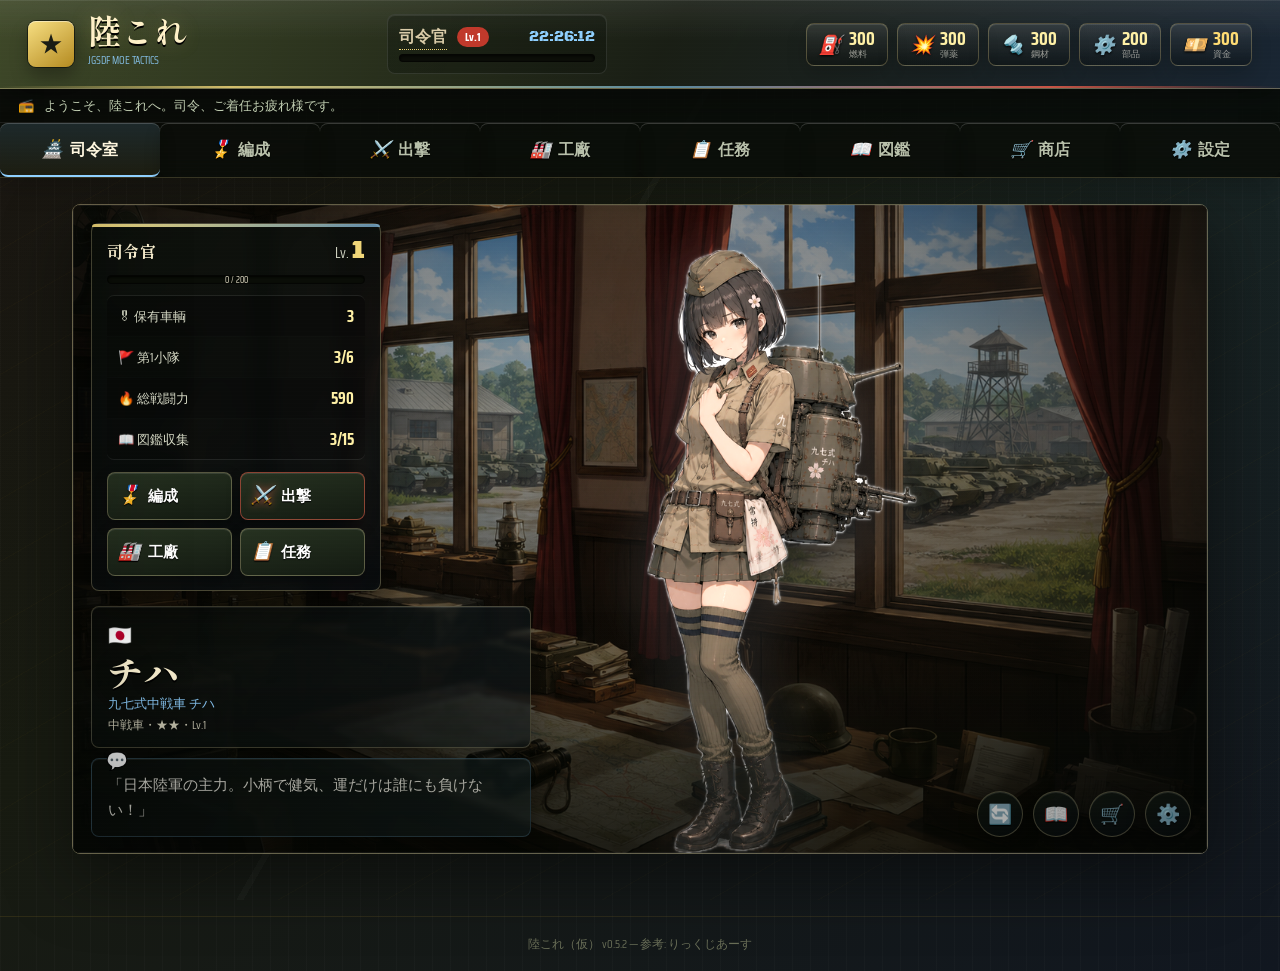
==== src/index.html @ 5939e8bb "陸これ v0.5.2 — 司令室UIリッチ化＆UI整理 - 司令室を参照画像準拠に再構成（左:司令官パネル＋2×2アクション / 右下:丸ユーティリティ） - ヘッダー/タブ/資源/カード/モーダルの" ====
<!DOCTYPE html>
<html lang="ja">
<head>
<meta charset="UTF-8">
<meta name="viewport" content="width=device-width, initial-scale=1.0">
<title>陸これ（仮） — 陸版艦これ</title>
<link rel="icon" href="data:image/svg+xml,%3Csvg xmlns='http://www.w3.org/2000/svg' viewBox='0 0 64 64'%3E%3Crect width='64' height='64' rx='12' fill='%23d4af37'/%3E%3Ctext x='32' y='43' text-anchor='middle' font-size='34'%3E%E2%98%85%3C/text%3E%3C/svg%3E">
<link rel="preconnect" href="https://fonts.googleapis.com">
<link rel="preconnect" href="https://fonts.gstatic.com" crossorigin>
<link href="https://fonts.googleapis.com/css2?family=Black+Ops+One&family=Saira+Condensed:wght@500;700&family=Shippori+Mincho:wght@600;800&display=swap" rel="stylesheet">
<link rel="stylesheet" href="style.css?v=0.5.2">
</head>
<body>
<div class="scanlines"></div>

<header id="topbar">
  <div class="brand">
    <div class="insignia">★</div>
    <div class="brand-txt">
      <h1>陸これ</h1>
      <span class="sub">JGSDF MOE TACTICS</span>
    </div>
  </div>
  <div id="cmdbox">
    <div class="cmd-row">
      <span id="cmd-name" title="クリックで改名">司令官</span>
      <span id="cmd-lv">Lv.1</span>
      <span id="clock">--:--:--</span>
    </div>
    <div class="cmd-exp"><i id="cmd-expbar"></i><small id="cmd-exptxt"></small></div>
  </div>
  <div id="resources">
    <span class="res" title="燃料"><i>⛽</i><span><b id="r-fuel">0</b><small>燃料</small></span></span>
    <span class="res" title="弾薬"><i>💥</i><span><b id="r-ammo">0</b><small>弾薬</small></span></span>
    <span class="res" title="鋼材"><i>🔩</i><span><b id="r-steel">0</b><small>鋼材</small></span></span>
    <span class="res" title="部品"><i>⚙️</i><span><b id="r-parts">0</b><small>部品</small></span></span>
    <span class="res gold" title="資金"><i>💴</i><span><b id="r-gold">0</b><small>資金</small></span></span>
  </div>
</header>

<div id="notibar"><span id="noti-icon">📻</span><span id="noti">ようこそ、陸これへ。司令、ご着任お疲れ様です。</span></div>

<nav id="tabs">
  <button data-tab="base" class="active"><i>🏯</i>司令室</button>
  <button data-tab="squad"><i>🎖️</i>編成</button>
  <button data-tab="sortie"><i>⚔️</i>出撃</button>
  <button data-tab="arsenal"><i>🏭</i>工廠</button>
  <button data-tab="mission"><i>📋</i>任務</button>
  <button data-tab="dex"><i>📖</i>図鑑</button>
  <button data-tab="shop"><i>🛒</i>商店</button>
  <button data-tab="config"><i>⚙️</i>設定</button>
</nav>

<main>
  <!-- 母港 -->
  <section id="tab-base" class="tab active">
    <div id="port">
      <div id="port-bg"></div>
      <img id="secretary-img" alt="秘書隊員">

      <!-- 左：司令官パネル -->
      <aside id="port-command">
        <div class="pc-officer">
          <span class="pc-title">司令官</span>
          <span class="pc-lv">Lv.<b id="pc-lv">1</b></span>
        </div>
        <div class="pc-exp"><i id="pc-expbar"></i><small id="pc-exptxt"></small></div>
        <ul id="pc-stats"></ul>
        <div class="pc-actions">
          <button class="pc-act" data-tab="squad"><i>🎖️</i><span>編成</span></button>
          <button class="pc-act" data-tab="sortie"><i>⚔️</i><span>出撃</span></button>
          <button class="pc-act" data-tab="arsenal"><i>🏭</i><span>工廠</span></button>
          <button class="pc-act" data-tab="mission"><i>📋</i><span>任務</span></button>
        </div>
      </aside>

      <!-- 秘書ネームプレート＆セリフ -->
      <div id="port-overlay">
        <div id="sec-nameplate">
          <span id="sec-nation"></span>
          <span id="sec-name"></span>
          <span id="sec-base"></span>
          <span id="sec-class"></span>
        </div>
        <div id="sec-speech"><span id="base-msg"></span></div>
      </div>

      <!-- 右下：ユーティリティ -->
      <div id="port-utils">
        <button class="pu" id="btn-changesec" title="秘書交代">🔄</button>
        <button class="pu" data-tab="dex" title="図鑑">📖</button>
        <button class="pu" data-tab="shop" title="商店">🛒</button>
        <button class="pu" data-tab="config" title="設定">⚙️</button>
      </div>
    </div>
    <!-- 秘書選択 -->
    <div id="sec-select" class="hidden">
      <div class="sec-select-card">
        <div class="ss-head"><b>秘書隊員を選択</b><button onclick="document.getElementById('sec-select').classList.add('hidden')">✕</button></div>
        <div id="sec-select-grid" class="mini-grid"></div>
      </div>
    </div>
  </section>

  <!-- 編成 -->
  <section id="tab-squad" class="tab">
    <h2>編成 <span class="h2sub">FORMATION</span></h2>
    <p class="hint">小隊タブで部隊を切替。下のカードを枠へ<b>ドラッグ&ドロップ</b>で配置（最大6名・3小隊）。枠の✕で解除。</p>
    <div id="squad-tabs" class="squad-tabs"></div>
    <div id="squad-bar"></div>
    <h3 class="subhead">保有隊員（ドラッグで編入）</h3>
    <div id="roster" class="card-grid"></div>
  </section>

  <!-- 出撃 -->
  <section id="tab-sortie" class="tab">
    <h2>出撃 <span class="h2sub">SORTIE</span></h2>
    <!-- 戦域選択 -->
    <div id="sortie-area-view">
      <p class="hint">戦域を選択して出撃します。各戦域はボスを撃破すると攻略完了。</p>
      <div id="area-list"></div>
    </div>
    <!-- 戦域：出撃準備＋戦闘 -->
    <div id="sortie-map-view" class="hidden">
      <div class="map-top">
        <button id="btn-area-back">← 戦域選択へ</button>
        <span id="map-title"></span>
      </div>
      <div id="restrict-note"></div>

      <!-- 出撃準備（編成） -->
      <div id="prebattle">
        <div id="fleet-panel" class="panel">
          <h3 class="subhead">出撃部隊（カードをタップで編入／解除）</h3>
          <div id="sortie-squad"></div>
          <div id="sortie-roster" class="mini-grid"></div>
          <div class="btnrow">
            <button id="btn-startbattle">⚔️ 戦闘開始</button>
          </div>
        </div>
      </div>

      <!-- 戦闘シーン（アッシュアームズ式マス目・ターン制） -->
      <div id="battlescene" class="hidden">
        <div id="turn-bar">
          <span id="turn-ind"></span>
          <span id="wave-ind"></span>
        </div>
        <div id="battlefield">
          <div id="grid-bg"></div>
          <div id="field-units"></div>
        </div>
        <div id="battle-controls">
          <div class="bc-group bc-attacks" id="bc-attacks"></div>
          <div class="bc-group bc-skills" id="bc-skills"></div>
          <div class="bc-group bc-misc">
            <button id="bc-endturn">⏭ 敵ターンへ</button>
            <button id="bc-quit" class="danger">撤退</button>
          </div>
        </div>
        <div id="battle-log"></div>
        <div id="battle-result" class="hidden"></div>
        <div id="dmg-cutin" class="hidden"></div>
      </div>
    </div>
  </section>

  <!-- 工廠 -->
  <section id="tab-arsenal" class="tab">
    <h2>工廠 <span class="h2sub">ARSENAL</span></h2>
    <div id="arsenal-nav" class="subnav">
      <button data-sub="build" class="active">配備建造</button>
      <button data-sub="commission">工場依頼</button>
      <button data-sub="remodel">改装</button>
      <button data-sub="repair">修理</button>
      <button data-sub="cast">鋳造</button>
    </div>
    <div id="sub-build" class="subtab active">
      <p class="hint">資源を投入して新たな隊員を配備。投入量でレア度が変わります。</p>
      <div class="panel" id="deploy-form">
        <label>🔩 鋼材 <input type="range" id="d-steel" min="10" max="300" value="100"><b id="d-steel-v">100</b></label>
        <label>⚙️ 部品 <input type="range" id="d-parts" min="10" max="300" value="100"><b id="d-parts-v">100</b></label>
        <div class="btnrow"><button id="btn-deploy">▶ 配備開始</button></div>
      </div>
      <div id="deploy-result"></div>
    </div>
    <div id="sub-commission" class="subtab">
      <p class="hint">各工房に製造を依頼。時間経過で完成し、確率で戦車または武装を獲得します。</p>
      <div id="commission-list"></div>
    </div>
    <div id="sub-remodel" class="subtab">
      <p class="hint">改修資材と資金で隊員を改装し、全ステータスを強化します。</p>
      <div id="remodel-list" class="card-grid"></div>
    </div>
    <div id="sub-repair" class="subtab">
      <p class="hint">損傷した隊員を修理します。高速修復材で即時回復も可能。</p>
      <div id="repair-list" class="card-grid"></div>
    </div>
    <div id="sub-cast" class="subtab">
      <p class="hint">資源を投入して装備を鋳造製作。投入量で高レア装備が出やすくなります。隊員の詳細画面で装備できます。</p>
      <div class="panel" id="cast-form">
        <label>🔩 鋼材 <input type="range" id="c-steel" min="20" max="400" value="150"><b id="c-steel-v">150</b></label>
        <label>⚙️ 部品 <input type="range" id="c-parts" min="20" max="400" value="150"><b id="c-parts-v">150</b></label>
        <div class="btnrow"><button id="btn-cast">⚒️ 鋳造開始</button></div>
      </div>
      <div id="cast-result"></div>
      <h3 class="subhead">所持装備</h3>
      <div id="equip-inv"></div>
    </div>
  </section>

  <!-- 任務 -->
  <section id="tab-mission" class="tab">
    <h2>任務 <span class="h2sub">MISSIONS</span></h2>
    <p class="hint">達成で資金・アイテムを獲得。任務は毎日リセットされます。</p>
    <div id="mission-list"></div>
  </section>

  <!-- 図鑑 -->
  <section id="tab-dex" class="tab">
    <h2>図鑑 <span class="h2sub">ENCYCLOPEDIA</span></h2>
    <p class="hint" id="dex-progress"></p>
    <div id="dex-grid" class="card-grid"></div>
  </section>

  <!-- 商店 -->
  <section id="tab-shop" class="tab">
    <h2>商店 <span class="h2sub">ITEM SHOP</span></h2>
    <p class="hint">資金でアイテムを購入。所持アイテムは下に表示。</p>
    <div id="shop-list"></div>
    <h3 class="subhead">所持アイテム</h3>
    <div id="inventory"></div>
    <h3 class="subhead">所持武装</h3>
    <div id="weapon-inv"></div>
  </section>

  <!-- 設定 -->
  <section id="tab-config" class="tab">
    <h2>設定 <span class="h2sub">CONFIG</span></h2>
    <div class="panel">
      <h3 class="subhead">司令官名</h3>
      <div class="btnrow"><input type="text" id="name-input" maxlength="12" placeholder="司令官名"><button id="btn-rename">変更</button></div>
    </div>
    <div class="panel">
      <h3 class="subhead">戦績</h3>
      <div id="records"></div>
    </div>
    <div class="panel">
      <h3 class="subhead">UIテーマ（配色）</h3>
      <div id="uitheme-list"></div>
    </div>
    <div class="panel">
      <h3 class="subhead">音声（VOICEVOX）</h3>
      <p class="hint" id="voice-status"></p>
      <div class="btnrow">
        <button id="btn-voice-toggle">音声: ON</button>
        <button id="btn-voice-test">🔊 テスト再生</button>
      </div>
    </div>
    <div class="panel">
      <h3 class="subhead">模様替え（駐屯地テーマ）</h3>
      <div id="theme-list"></div>
    </div>
    <div class="panel">
      <h3 class="subhead">データ</h3>
      <div class="btnrow"><button id="btn-reset" class="danger">最初からやり直す</button></div>
    </div>
  </section>
</main>

<!-- 隊員詳細モーダル -->
<div id="modal" class="hidden">
  <div id="modal-card">
    <button id="modal-close">✕</button>
    <div id="modal-art"><img id="modal-img" alt=""><div id="modal-states"></div></div>
    <div id="modal-info">
      <div id="modal-nation"></div>
      <h3 id="modal-name"></h3>
      <div id="modal-base"></div>
      <div id="modal-tags"></div>
      <div id="modal-intro"></div>
      <div id="modal-stats"></div>
      <h4 class="me-head">装備</h4>
      <div id="modal-equip"></div>
      <button id="modal-toggle"></button>
    </div>
  </div>
</div>

<!-- 装備ピッカー -->
<div id="equip-picker" class="hidden">
  <div class="ep-card">
    <div class="ss-head"><b>装備を選択</b><button onclick="document.getElementById('equip-picker').classList.add('hidden')">✕</button></div>
    <div id="equip-picker-list"></div>
  </div>
</div>

<!-- トースト通知 -->
<div id="toast-wrap"></div>

<footer>陸これ（仮） v0.5.2 — 参考: りっくじあーす</footer>

<script src="../data/characters.js?v=0.5.2"></script>
<script src="game.js?v=0.5.2"></script>
</body>
</html>
---- src/style.css ----
/* ===== 陸これ v0.5.1 — タクティカル・デザイン ===== */
:root{
  --od:#3c4a2e; --od2:#566640; --od3:#788a55;
  --sand:#d9cba8; --paper:#ece3cc;
  --steel:#15170f; --steel2:#1f2317;
  --accent:#c0392b; --accent2:#e85d4a;
  --gold:#d4af37; --gold2:#f0d678;
  --ink:#1a1c14;
  --r2:#9aa6b0; --r3:#5fa8d3; --r4:#b07ad6; --r5:#e8b84a; /* レア度色 */
}
/* ===== UIテーマ（配色5種） ===== */
body[data-ui="steel"]{
  --od:#2b3d52; --od2:#3a5270; --od3:#5a7da8;
  --sand:#cfe0f0; --paper:#e3ecf5; --steel:#0c1219; --steel2:#14202e;
  --accent:#e07a2e; --accent2:#f5a45a; --gold:#7ec8f0; --gold2:#bfe6ff; --ink:#10161f;
}
body[data-ui="night"]{
  --od:#241f2e; --od2:#3a2f48; --od3:#5a4a70;
  --sand:#e0d4ee; --paper:#e8e0f0; --steel:#0a0810; --steel2:#160f1f;
  --accent:#d6314f; --accent2:#ff6080; --gold:#c08ad6; --gold2:#e6b8ff; --ink:#120c18;
}
body[data-ui="sakura"]{
  --od:#7a4a5a; --od2:#9a6878; --od3:#c08aa0;
  --sand:#ffe4ee; --paper:#fff0f5; --steel:#221018; --steel2:#301622;
  --accent:#e0567a; --accent2:#ff8aa8; --gold:#f0a8c8; --gold2:#ffd0e2; --ink:#1f0e16;
}
body[data-ui="desert"]{
  --od:#7a6234; --od2:#9a7d44; --od3:#c0a060;
  --sand:#f0e0b8; --paper:#f5ecd0; --steel:#1a140a; --steel2:#261d10;
  --accent:#c0612b; --accent2:#e8884a; --gold:#e8c860; --gold2:#f5e090; --ink:#181208;
}
/* UIテーマ スウォッチ */
.uitheme-btn{margin:4px;padding:8px 14px;border-radius:6px;clip-path:none;box-shadow:none;font-size:.85rem}
.uitheme-btn.sel{outline:2px solid var(--gold2);outline-offset:1px}
.ui-sw-green{background:linear-gradient(#566640,#3c4a2e)}
.ui-sw-steel{background:linear-gradient(#3a5270,#2b3d52)}
.ui-sw-night{background:linear-gradient(#3a2f48,#241f2e)}
.ui-sw-sakura{background:linear-gradient(#9a6878,#7a4a5a)}
.ui-sw-desert{background:linear-gradient(#9a7d44,#7a6234)}

*{box-sizing:border-box;margin:0;padding:0}
html{scroll-behavior:smooth}
body{
  font-family:"Saira Condensed","Hiragino Kaku Gothic ProN","Meiryo",sans-serif;
  color:#e8e6dc;min-height:100vh;letter-spacing:.3px;
  background:
    radial-gradient(circle at 20% 10%, rgba(120,138,85,.10), transparent 40%),
    radial-gradient(circle at 85% 80%, rgba(192,57,43,.08), transparent 45%),
    repeating-linear-gradient(45deg, #14160e 0 18px, #171a10 18px 36px),
    var(--steel);
}
/* 走査線オーバーレイ */
.scanlines{position:fixed;inset:0;pointer-events:none;z-index:999;
  background:repeating-linear-gradient(0deg, rgba(0,0,0,.05) 0 1px, transparent 1px 3px);
  mix-blend-mode:overlay;opacity:.5}

/* ===== ヘッダー ===== */
#topbar{display:flex;justify-content:space-between;align-items:center;flex-wrap:wrap;gap:12px;
  padding:12px 22px;position:relative;
  background:linear-gradient(135deg, #2c361f, #44512f 60%, #2c361f);
  border-bottom:1px solid rgba(0,0,0,.5);
  box-shadow:0 4px 0 var(--gold), 0 5px 18px rgba(0,0,0,.6);}
#topbar::after{content:"";position:absolute;left:0;right:0;bottom:-4px;height:4px;
  background:repeating-linear-gradient(90deg,var(--gold) 0 14px, var(--steel) 14px 22px);opacity:.85}
.brand{display:flex;align-items:center;gap:14px}
.insignia{width:46px;height:46px;flex:none;border-radius:50%;display:grid;place-items:center;
  font-size:1.5rem;color:var(--ink);
  background:radial-gradient(circle at 35% 30%, var(--gold2), var(--gold));
  box-shadow:0 0 0 3px rgba(0,0,0,.4), 0 0 14px rgba(212,175,55,.55);
  animation:pulse 3.5s ease-in-out infinite}
@keyframes pulse{50%{box-shadow:0 0 0 3px rgba(0,0,0,.4), 0 0 22px rgba(212,175,55,.85)}}
.brand h1{font-family:"Black Ops One","Shippori Mincho",serif;font-size:1.9rem;line-height:1;
  letter-spacing:3px;color:var(--sand);text-shadow:2px 2px 0 #000, 0 0 12px rgba(212,175,55,.3)}
.brand .sub{display:block;font-size:.68rem;letter-spacing:3px;color:var(--gold2);opacity:.85;margin-top:3px}

/* 司令官ボックス */
#cmdbox{display:flex;flex-direction:column;gap:4px;min-width:200px}
.cmd-row{display:flex;align-items:center;gap:10px;font-family:"Saira Condensed"}
#cmd-name{font-weight:700;color:var(--sand);cursor:pointer;border-bottom:1px dotted var(--gold2)}
#cmd-name:hover{color:var(--gold2)}
#cmd-lv{background:var(--accent);color:#fff;font-size:.72rem;padding:1px 8px;border-radius:10px;font-weight:700}
#clock{margin-left:auto;font-family:"Black Ops One";font-size:.85rem;color:var(--gold2);letter-spacing:1px}
.cmd-exp{height:10px;background:#0c0e08;border-radius:6px;position:relative;overflow:hidden;
  border:1px solid rgba(0,0,0,.6);box-shadow:inset 0 1px 3px rgba(0,0,0,.8)}
.cmd-exp i{display:block;height:100%;width:0;background:linear-gradient(90deg,#6b8f3a,var(--gold2));transition:.3s;
  box-shadow:0 0 6px rgba(212,175,55,.5)}
.cmd-exp small{position:absolute;inset:0;text-align:center;font-size:.6rem;line-height:10px;color:#cfc8b0;text-shadow:0 1px 2px #000}

/* 通知バー */
#notibar{display:flex;align-items:center;gap:10px;padding:6px 18px;background:#0c0e08;
  border-bottom:1px solid rgba(212,175,55,.2);font-size:.82rem;color:var(--gold2);overflow:hidden;white-space:nowrap}
#noti-icon{flex:none}
#noti{overflow:hidden;text-overflow:ellipsis}

/* トースト */
#toast-wrap{position:fixed;top:14px;right:14px;z-index:700;display:flex;flex-direction:column;gap:8px;max-width:80vw}
.toast{background:linear-gradient(120deg,#2c361f,#161a10);border:1px solid var(--gold);color:#fff;
  padding:11px 16px;border-radius:8px;font-size:.88rem;box-shadow:0 8px 24px rgba(0,0,0,.6);
  animation:tin .35s cubic-bezier(.2,1.2,.3,1);border-left:4px solid var(--accent2)}
.toast.out{animation:tout .4s forwards}
@keyframes tin{from{opacity:0;transform:translateX(40px)}to{opacity:1}}
@keyframes tout{to{opacity:0;transform:translateX(40px)}}

#resources{display:flex;gap:8px;flex-wrap:wrap}
.res.gold b{color:#ffe07a}
.res{display:flex;align-items:center;gap:7px;background:rgba(0,0,0,.4);
  padding:6px 12px;border-radius:4px;border:1px solid rgba(212,175,55,.25);
  clip-path:polygon(8px 0,100% 0,100% calc(100% - 8px),calc(100% - 8px) 100%,0 100%,0 8px)}
.res i{font-size:1.15rem;filter:drop-shadow(0 1px 1px #000)}
.res span{display:flex;flex-direction:column;line-height:1}
.res b{font-family:"Saira Condensed";color:var(--gold2);font-size:1.15rem}
.res small{font-size:.58rem;letter-spacing:1px;opacity:.6}

/* ===== タブ ===== */
#tabs{display:flex;background:linear-gradient(#0e0f09,#181a10);
  border-bottom:1px solid rgba(212,175,55,.2);position:sticky;top:0;z-index:50;
  overflow-x:auto;scrollbar-width:none}
#tabs::-webkit-scrollbar{display:none}
#tabs button{flex:1;padding:13px 6px;background:none;border:none;color:#9a9f88;
  font-family:"Saira Condensed";font-size:1.02rem;font-weight:700;letter-spacing:2px;cursor:pointer;
  display:flex;align-items:center;justify-content:center;gap:7px;
  border-bottom:3px solid transparent;transition:.2s;position:relative}
#tabs button i{font-size:1.05rem}
#tabs button:hover{color:#fff;background:rgba(120,138,85,.12)}
#tabs button.active{color:#fff;border-bottom-color:var(--accent);
  background:linear-gradient(rgba(192,57,43,.22), transparent);
  text-shadow:0 0 10px rgba(232,93,74,.6)}

main{padding:22px 18px 40px;max-width:1040px;margin:0 auto}
.tab{display:none}.tab.active{display:block;animation:fade .3s ease}
@keyframes fade{from{opacity:0;transform:translateY(8px)}to{opacity:1;transform:none}}

h2{font-family:"Shippori Mincho",serif;font-weight:800;font-size:1.55rem;margin-bottom:14px;
  color:var(--sand);padding-left:14px;position:relative;display:flex;align-items:baseline;gap:12px}
h2::before{content:"";position:absolute;left:0;top:2px;bottom:2px;width:6px;
  background:linear-gradient(var(--accent),var(--accent2));box-shadow:0 0 10px rgba(192,57,43,.6)}
.h2sub{font-family:"Black Ops One";font-size:.7rem;letter-spacing:4px;color:var(--od3);opacity:.7}
.hint{font-size:.85rem;opacity:.7;margin-bottom:14px;padding-left:4px;border-left:2px solid var(--od3)}

/* ===== パネル ===== */
.panel{background:linear-gradient(160deg, rgba(40,46,28,.85), rgba(21,23,15,.9));
  border:1px solid rgba(212,175,55,.18);border-radius:8px;padding:18px;margin-bottom:16px;
  box-shadow:inset 0 1px 0 rgba(255,255,255,.07), inset 0 -1px 0 rgba(0,0,0,.35), 0 6px 16px rgba(0,0,0,.45);position:relative}
.panel::before{content:"";position:absolute;top:8px;right:8px;width:10px;height:10px;
  border-top:2px solid var(--gold);border-right:2px solid var(--gold);opacity:.5}
.panel::after{content:"";position:absolute;left:8px;bottom:8px;width:10px;height:10px;
  border-bottom:2px solid var(--gold);border-left:2px solid var(--gold);opacity:.35}
.btnrow{margin-top:14px;display:flex;gap:10px;flex-wrap:wrap}

button{cursor:pointer;font-family:"Saira Condensed";font-weight:700;letter-spacing:1px;
  background:linear-gradient(var(--od2),var(--od));color:#fff;border:1px solid rgba(0,0,0,.4);
  padding:11px 20px;font-size:.95rem;
  clip-path:polygon(10px 0,100% 0,100% calc(100% - 10px),calc(100% - 10px) 100%,0 100%,0 10px);
  box-shadow:inset 0 1px 0 rgba(255,255,255,.15), 0 3px 0 #222, 0 4px 8px rgba(0,0,0,.4);
  transition:.12s;text-shadow:0 1px 1px #000}
button:hover{background:linear-gradient(var(--od3),var(--od2));transform:translateY(-1px)}
button:active{transform:translateY(2px);box-shadow:inset 0 1px 0 rgba(255,255,255,.1), 0 1px 0 #222}
button.danger{background:linear-gradient(#9c3b30,#6f261d)}
button.danger:hover{background:linear-gradient(#c0392b,#8a2c20)}

/* ===== 母港（ホーム画面） ===== */
#port{position:relative;border-radius:10px;overflow:hidden;min-height:560px;
  border:1px solid rgba(212,175,55,.25);box-shadow:0 8px 30px rgba(0,0,0,.6)}
#port-bg{position:absolute;inset:0;z-index:0;
  background:
    radial-gradient(circle at 50% 120%, rgba(120,138,85,.35), transparent 55%),
    radial-gradient(circle at 80% 10%, rgba(212,175,55,.12), transparent 45%),
    repeating-linear-gradient(115deg, rgba(255,255,255,.03) 0 2px, transparent 2px 9px),
    linear-gradient(165deg, #2a3320, #161a10 70%, #0d0f08);}
/* 模様替えテーマ：写真 */
#port-bg.theme-photo::before{content:"";position:absolute;inset:0;
  background-image:url('../assets/ui/hq.png');background-size:cover;background-position:center;
  filter:brightness(.5) saturate(.85) blur(1.5px);}
#port-bg.theme-night::before{content:"";position:absolute;inset:0;
  background:linear-gradient(180deg,#0a1530,#05080f);opacity:.9}
#port-bg.theme-od::before{content:"";position:absolute;inset:0;
  background:linear-gradient(160deg,#3e4a2c,#1c2113)}
#port-bg.theme-snow::before{content:"";position:absolute;inset:0;
  background:linear-gradient(160deg,#5a6878,#aab4c2 80%,#cfd8e2)}
#port-bg.theme-desert::before{content:"";position:absolute;inset:0;
  background:linear-gradient(160deg,#b08a4f,#e0c188 80%,#d9b878)}
#port-bg::after{content:"";position:absolute;inset:0;
  background:
    radial-gradient(ellipse 42% 70% at 50% 78%, rgba(255,240,200,.18), transparent 70%),
    linear-gradient(180deg, rgba(8,10,6,.35), rgba(8,10,6,.6));}
#secretary-img{position:absolute;left:50%;bottom:0;transform:translateX(-52%);
  height:96%;max-height:560px;z-index:2;cursor:pointer;
  filter:brightness(1.12) contrast(1.05) drop-shadow(0 6px 22px rgba(0,0,0,.85)) drop-shadow(0 0 2px rgba(255,255,255,.35));
  animation:secIn .6s cubic-bezier(.2,1,.3,1);object-fit:contain;transform-origin:50% 100%}
#secretary-img.tapped{animation:guwan .5s cubic-bezier(.3,1.4,.5,1)}
/* 破損モーション：中破=小刻みに震える、大破=激しく＋赤明滅 */
#secretary-img.dmg1{animation:dmgsway 3s ease-in-out infinite}
#secretary-img.dmg2{animation:dmgshudder 1.6s ease-in-out infinite}
#secretary-img.dmg3{animation:dmgcritical .5s ease-in-out infinite}
#modal-img.dmg2{animation:mshudder 1.6s ease-in-out infinite}
#modal-img.dmg3{animation:mcritical .5s ease-in-out infinite}
@keyframes mshudder{0%,100%{transform:translateX(-50%)}30%{transform:translateX(-51.5%) rotate(-1deg)}70%{transform:translateX(-48.5%) rotate(1deg)}}
@keyframes mcritical{0%,100%{transform:translateX(-50%) rotate(0)}25%{transform:translateX(-52%) rotate(-1.6deg)}50%{transform:translateX(-48%) rotate(1.6deg)}75%{transform:translateX(-51.5%) rotate(-.8deg);filter:drop-shadow(0 0 16px rgba(232,40,40,.8))}}
@keyframes dmgsway{0%,100%{transform:translateX(-52%) rotate(0)}50%{transform:translateX(-52%) rotate(.6deg)}}
@keyframes dmgshudder{0%,100%{transform:translateX(-52%)}
  20%{transform:translateX(-53.2%) rotate(-1deg)}40%{transform:translateX(-50.8%) rotate(1deg)}
  60%{transform:translateX(-52.6%)}80%{transform:translateX(-51.4%)}}
@keyframes dmgcritical{0%,100%{transform:translateX(-52%) rotate(0);filter:drop-shadow(0 6px 22px rgba(0,0,0,.7))}
  25%{transform:translateX(-53.5%) rotate(-1.6deg);filter:drop-shadow(0 6px 22px rgba(0,0,0,.7)) drop-shadow(0 0 14px rgba(232,40,40,.7))}
  50%{transform:translateX(-50.5%) rotate(1.6deg)}
  75%{transform:translateX(-53%) rotate(-.8deg);filter:drop-shadow(0 6px 22px rgba(0,0,0,.7)) drop-shadow(0 0 18px rgba(232,40,40,.85))}}
@keyframes guwan{0%{transform:translateX(-52%) scale(1,1)}
  25%{transform:translateX(-52%) scale(1.06,.92)}
  50%{transform:translateX(-52%) scale(.96,1.05) rotate(-1.5deg)}
  72%{transform:translateX(-52%) scale(1.02,.98) rotate(1deg)}
  100%{transform:translateX(-52%) scale(1,1)}}
@keyframes secIn{from{opacity:0;transform:translateX(-52%) translateY(16px) scale(.98)}to{opacity:1}}
#port-overlay{position:absolute;left:0;bottom:0;z-index:2;padding:18px 20px;max-width:62%}
#sec-nameplate{display:flex;flex-direction:column;gap:2px;margin-bottom:10px;
  background:linear-gradient(100deg, rgba(13,15,8,.92), rgba(13,15,8,.55) 80%, transparent);
  padding:10px 16px;border-left:5px solid var(--gold);border-radius:0 8px 8px 0;
  backdrop-filter:blur(2px)}
#sec-nation{font-size:1.2rem}
#sec-name{font-family:"Shippori Mincho",serif;font-weight:800;font-size:1.9rem;color:var(--sand);
  text-shadow:2px 2px 0 #000;line-height:1.1}
#sec-base{font-size:.82rem;color:var(--gold2);letter-spacing:1px}
#sec-class{font-size:.74rem;color:#aeb49a;letter-spacing:1px}
#sec-speech{background:linear-gradient(100deg, rgba(13,15,8,.9), rgba(13,15,8,.4));
  padding:12px 16px;border-radius:8px;font-size:.95rem;line-height:1.6;color:#e8e6dc;
  border:1px solid rgba(212,175,55,.2);position:relative;backdrop-filter:blur(2px)}
#sec-speech::before{content:"💬";position:absolute;top:-12px;left:14px;font-size:1.1rem}
#port-side{position:absolute;right:0;top:0;bottom:0;z-index:3;display:flex;align-items:center;padding-right:16px}
.port-menu{display:flex;flex-direction:column;gap:10px}
.port-menu .pm{display:flex;align-items:center;gap:10px;justify-content:flex-start;
  min-width:130px;padding:12px 16px;font-size:1.05rem;
  background:linear-gradient(100deg, rgba(40,46,28,.92), rgba(21,23,15,.85));
  border:1px solid rgba(212,175,55,.3)}
.port-menu .pm i{font-size:1.2rem}
.port-menu .pm:hover{background:linear-gradient(100deg,var(--accent),#7a2419);transform:translateX(-4px)}
#port-foot{position:absolute;left:0;right:0;top:0;z-index:3;display:flex;
  justify-content:space-between;align-items:flex-start;gap:10px;padding:14px 18px;
  background:linear-gradient(180deg, rgba(8,10,6,.85), transparent)}
#port-foot #base-stats{margin:0;font-size:.85rem;line-height:1.7}
#port-foot .btnrow{margin:0}
#port-foot button{padding:8px 14px;font-size:.85rem}
@media(max-width:560px){
  #port{min-height:480px}#port-overlay{max-width:100%}
  #sec-name{font-size:1.4rem}.port-menu .pm{min-width:auto;padding:10px}
  .port-menu .pm span{display:none}
}

/* ===== カード ===== */
.card-grid{display:grid;grid-template-columns:repeat(auto-fill,minmax(165px,1fr));gap:14px;margin-top:14px}
.card{--rc:var(--r2);background:linear-gradient(165deg,#f3ecd6,#dccfb0);color:#222;
  border-radius:8px;padding:10px;cursor:pointer;transition:.18s;position:relative;overflow:hidden;
  border:1px solid #bbb;border-top:3px solid var(--rc);
  box-shadow:0 4px 10px rgba(0,0,0,.45)}
.card.r3{--rc:var(--r3)}.card.r4{--rc:var(--r4)}.card.r5{--rc:var(--r5)}
/* 耐久バー & 要修理バッジ */
.card .hpbar{position:relative;height:5px;margin-top:6px;border-radius:3px;overflow:hidden;
  background:rgba(0,0,0,.25);box-shadow:inset 0 0 0 1px rgba(0,0,0,.15)}
.card .hpbar-fill{display:block;height:100%;border-radius:3px;transition:width .3s}
.card .hpbar-fill.hp-ok{background:linear-gradient(90deg,#4e9b3a,#7bc94e)}
.card .hpbar-fill.hp-warn{background:linear-gradient(90deg,#c9942e,#f0d05a)}
.card .hpbar-fill.hp-bad{background:linear-gradient(90deg,#a3281f,#e0563f)}
.card .repair-badge{position:absolute;top:6px;right:6px;z-index:2;
  font-size:.62rem;font-weight:700;letter-spacing:1px;color:#fff;
  padding:2px 6px;border-radius:5px;background:linear-gradient(var(--accent),var(--accent2));
  box-shadow:0 1px 4px rgba(0,0,0,.4)}
.card::after{content:"";position:absolute;inset:0;pointer-events:none;
  background:linear-gradient(115deg,transparent 40%,rgba(255,255,255,.35) 50%,transparent 60%);
  transform:translateX(-120%);transition:.5s}
.card:hover{transform:translateY(-5px) scale(1.02);border-color:var(--rc);
  box-shadow:0 10px 22px rgba(0,0,0,.55), 0 0 0 1px var(--rc)}
.card:hover::after{transform:translateX(120%)}
.card.r5{box-shadow:0 4px 10px rgba(0,0,0,.45), 0 0 16px rgba(232,184,74,.35)}
.card.selected{outline:3px solid var(--accent);outline-offset:-3px}
.card.selected::before{content:"編入中";position:absolute;top:0;left:0;
  background:var(--accent);color:#fff;font-size:.62rem;font-weight:700;padding:2px 8px;
  letter-spacing:1px;z-index:3;clip-path:polygon(0 0,100% 0,calc(100% - 8px) 100%,0 100%)}
.card .portrait{width:100%;height:140px;border-radius:6px;margin-bottom:8px;
  display:flex;align-items:center;justify-content:center;font-size:2.6rem;color:#fff;
  background:
    radial-gradient(ellipse 75% 60% at 50% 38%, rgba(255,248,222,.20), transparent 68%),
    repeating-linear-gradient(60deg, rgba(0,0,0,.10) 0 6px, transparent 6px 12px),
    linear-gradient(150deg,var(--od3),var(--od));
  box-shadow:inset 0 0 26px rgba(0,0,0,.35), inset 0 1px 0 rgba(255,255,255,.10);position:relative;overflow:hidden}
.card .portrait .phicon{position:absolute;opacity:.35}
.card .portrait::before{content:"";position:absolute;left:50%;bottom:6%;transform:translateX(-50%);
  width:88%;height:80%;z-index:1;border-radius:50%;pointer-events:none;
  background:radial-gradient(ellipse at 50% 45%, rgba(255,248,222,.45), rgba(255,240,200,.12) 55%, transparent 72%)}
.card .portrait .chibi{position:relative;z-index:2;width:100%;height:100%;
  object-fit:contain;object-position:center bottom;
  filter:brightness(1.08) contrast(1.05) drop-shadow(0 2px 4px rgba(0,0,0,.5)) drop-shadow(0 0 2px rgba(255,255,255,.3))}
.card .portrait::after{content:"";position:absolute;inset:0;border-radius:6px;z-index:3;
  box-shadow:inset 0 0 0 2px rgba(255,255,255,.15)}
.card .cname{font-family:"Shippori Mincho",serif;font-weight:800;font-size:1.08rem;color:#1c1d12;
  text-shadow:0 1px 0 rgba(255,255,255,.45)}
.card .cbase{font-size:.7rem;color:#4a4a3a;margin-bottom:2px;font-weight:600}
.card .meta{display:flex;justify-content:space-between;align-items:center;margin:4px 0}
.card .cclass{font-size:.62rem;font-weight:700;background:var(--ink);color:var(--sand);
  padding:2px 7px;border-radius:3px;letter-spacing:1px}
.card .stars{color:#caa42a;font-size:.78rem;letter-spacing:-1px;text-shadow:0 1px 0 rgba(255,255,255,.4)}
.card .stat{font-size:.74rem;color:#2e2e22;margin-top:5px;line-height:1.55;
  border-top:1px dashed #b3a888;padding-top:5px;font-weight:600}
.card .stat b{color:#8a2417;font-size:.96rem;font-weight:800;
  text-shadow:0 1px 0 rgba(255,255,255,.5)}
.card .lvl{position:absolute;top:6px;right:6px;z-index:3;
  background:linear-gradient(var(--ink),#000);color:var(--gold2);
  font-family:"Black Ops One";font-size:.6rem;padding:3px 7px;border-radius:10px;
  border:1px solid var(--gold);letter-spacing:1px}

/* ===== 小隊バー ===== */
#squad-bar{display:grid;grid-template-columns:repeat(4,1fr);gap:10px;margin-bottom:18px}
.slot{min-height:160px;border-radius:6px;padding:10px;text-align:center;font-size:.82rem;
  display:flex;flex-direction:column;justify-content:flex-end;align-items:center;gap:2px;transition:.2s;
  border:2px dashed #4a513a;color:#7d8468;background:rgba(0,0,0,.25);position:relative;overflow:hidden}
.slot.filled{border-style:solid;border-color:var(--gold);color:#fff;cursor:pointer;
  background:
    radial-gradient(ellipse 70% 55% at 50% 36%, rgba(255,244,210,.30), transparent 70%),
    radial-gradient(ellipse at 50% 100%, rgba(212,175,55,.28), transparent 62%),
    linear-gradient(160deg, rgba(46,54,32,.72), rgba(8,10,6,.62));
  box-shadow:inset 0 1px 0 rgba(255,255,255,.10), 0 0 14px rgba(212,175,55,.25), 0 4px 10px rgba(0,0,0,.45)}
.slot.filled::before{content:"";position:absolute;left:0;right:0;bottom:0;height:48%;z-index:1;
  background:linear-gradient(0deg, rgba(6,8,4,.88), rgba(6,8,4,.4) 60%, transparent);pointer-events:none}
.slot.filled .schibi{position:absolute;top:4px;left:50%;transform:translateX(-50%);
  height:112px;object-fit:contain;z-index:2;
  filter:brightness(1.10) contrast(1.06) drop-shadow(0 3px 5px rgba(0,0,0,.6)) drop-shadow(0 0 2px rgba(255,255,255,.25))}
.slot.filled b{font-family:"Shippori Mincho";font-size:1.02rem;color:#fff6df;z-index:3;position:relative;
  text-shadow:0 1px 0 #000, 0 2px 4px #000, 0 0 6px rgba(0,0,0,.9)}
.slot.filled span{z-index:3;position:relative;font-size:.76rem;color:#ece6d4;
  text-shadow:0 1px 2px #000, 0 0 4px #000}
.slot.filled span b{color:var(--gold2);font-size:.84rem;
  text-shadow:0 1px 0 #000, 0 0 6px rgba(212,175,55,.5)}

/* ===== 演習場マップ ===== */
#map-list .map{display:flex;justify-content:space-between;align-items:center;gap:14px;
  background:linear-gradient(120deg, rgba(40,46,28,.9), rgba(21,23,15,.92));
  border:1px solid rgba(212,175,55,.18);border-left:5px solid var(--accent);
  border-radius:8px;padding:14px 16px;margin-bottom:12px;transition:.18s}
#map-list .map:hover{border-left-color:var(--gold);transform:translateX(4px)}
.map .mname{font-family:"Shippori Mincho",serif;font-weight:800;font-size:1.1rem;color:var(--sand)}
.map .mdesc{font-size:.76rem;color:#9aa088;margin-top:3px}

/* ===== 戦闘ログ ===== */
#battle-log{margin-top:16px;background:rgba(8,10,6,.92);border:1px solid #333;border-radius:8px;
  padding:14px;font-family:"Saira Condensed";font-size:.86rem;line-height:1.8;
  max-height:360px;overflow-y:auto;box-shadow:inset 0 0 30px rgba(0,0,0,.6)}
#battle-log::-webkit-scrollbar{width:8px}#battle-log::-webkit-scrollbar-thumb{background:var(--od);border-radius:4px}
.log-head{color:var(--gold2);font-weight:700;font-size:1rem;letter-spacing:1px;
  border-bottom:1px solid rgba(212,175,55,.3);padding-bottom:4px;margin-bottom:4px}
.log-win{color:#8ee08e;font-weight:700;text-shadow:0 0 8px rgba(126,201,126,.4)}
.log-lose{color:#e88080;font-weight:700}
.log-hit{color:#cdd0bf}

/* ===== 配備フォーム ===== */
#deploy-form label{display:flex;align-items:center;gap:10px;margin:12px 0;font-size:1rem;flex-wrap:wrap}
#deploy-form input[type=range]{flex:1;min-width:160px;accent-color:var(--accent);height:6px}
#deploy-form b{font-family:"Black Ops One";color:var(--gold2);min-width:46px;text-align:right}
#deploy-result{margin-top:16px;display:flex;align-items:center;gap:16px;flex-wrap:wrap}
#deploy-result .card{max-width:185px;animation:deployIn .6s cubic-bezier(.2,1.3,.4,1)}
@keyframes deployIn{0%{opacity:0;transform:scale(.4) rotate(-8deg)}100%{opacity:1;transform:none}}

#base-stats{margin:14px 0;font-size:.95rem;line-height:2;color:#d6d3c4}
#base-stats b{color:var(--gold2);font-family:"Black Ops One";font-size:1.05rem}

/* ===== 隊員詳細モーダル ===== */
#modal{position:fixed;inset:0;z-index:500;display:flex;align-items:center;justify-content:center;
  background:rgba(5,6,3,.78);backdrop-filter:blur(4px);padding:16px;animation:fade .2s}
#modal.hidden{display:none}
#modal-card{position:relative;display:flex;gap:0;max-width:760px;width:100%;max-height:92vh;
  background:linear-gradient(160deg,#262e1b,#12150d);border:1px solid var(--gold);border-radius:12px;
  overflow:hidden;box-shadow:0 20px 60px rgba(0,0,0,.7)}
#modal-close{position:absolute;top:10px;right:10px;z-index:5;padding:6px 12px;font-size:1rem;
  background:rgba(0,0,0,.5);border:1px solid rgba(212,175,55,.4)}
#modal-art{flex:0 0 44%;position:relative;
  background:
    radial-gradient(ellipse at 50% 65%, rgba(212,175,55,.22), transparent 60%),
    repeating-linear-gradient(60deg, rgba(255,255,255,.03) 0 8px, transparent 8px 16px),
    linear-gradient(160deg,#3a4528,#161a0f);}
#modal-img{position:absolute;left:50%;bottom:0;transform:translateX(-50%);height:100%;
  object-fit:contain;filter:drop-shadow(0 6px 18px rgba(0,0,0,.6));animation:secIn .4s ease}
#modal-info{flex:1;padding:22px;overflow-y:auto}
#modal-nation{font-size:1.5rem}
#modal-name{font-family:"Shippori Mincho",serif;font-weight:800;font-size:2rem;color:var(--sand);
  text-shadow:2px 2px 0 #000;line-height:1.1}
#modal-base{font-size:.85rem;color:var(--gold2);letter-spacing:1px;margin-bottom:8px}
#modal-tags{display:flex;gap:6px;margin-bottom:12px;flex-wrap:wrap}
.mtag{font-size:.72rem;font-weight:700;background:var(--ink);color:var(--sand);
  padding:3px 9px;border-radius:4px;letter-spacing:1px;border:1px solid rgba(212,175,55,.3)}
.mtag.star{color:#e8b84a}
#modal-intro{font-size:.9rem;line-height:1.6;color:#d8d6c8;margin-bottom:16px;
  border-left:3px solid var(--accent);padding-left:10px}
#modal-stats{display:flex;flex-direction:column;gap:7px;margin-bottom:18px}
.srow{display:flex;align-items:center;gap:10px;font-size:.82rem}
.srow .slbl{flex:0 0 42px;color:#aeb49a;letter-spacing:1px}
.srow .sbar{flex:1;height:9px;background:rgba(0,0,0,.5);border-radius:5px;overflow:hidden;
  border:1px solid rgba(255,255,255,.08)}
.srow .sbar i{display:block;height:100%;border-radius:5px;
  background:linear-gradient(90deg,var(--od3),var(--gold2))}
.srow .sval{flex:0 0 34px;text-align:right;font-family:"Saira Condensed";color:var(--gold2);font-weight:700}
.srow.total{margin-top:6px;border-top:1px solid rgba(212,175,55,.25);padding-top:8px}
.srow.total .sval.big{flex:1;font-size:1.4rem;color:var(--accent2)}
#modal-toggle{width:100%;padding:13px;font-size:1.05rem}
@media(max-width:560px){
  #modal-card{flex-direction:column;max-height:94vh}
  #modal-art{flex:0 0 240px}#modal-img{height:230px}
}

/* ===== 出撃：戦域選択 ===== */
.hidden{display:none!important}
#area-list{display:flex;flex-direction:column;gap:12px}
.area-card{display:flex;justify-content:space-between;align-items:center;gap:14px;
  background:linear-gradient(120deg,rgba(40,46,28,.92),rgba(21,23,15,.94));
  border:1px solid rgba(212,175,55,.2);border-left:5px solid var(--accent);border-radius:10px;padding:16px 18px}
.area-card.cleared{border-left-color:var(--gold)}
.ac-name{font-family:"Shippori Mincho",serif;font-weight:800;font-size:1.12rem;color:var(--sand)}
.ac-clear{font-size:.66rem;background:var(--gold);color:var(--ink);padding:2px 8px;border-radius:10px;margin-left:8px;font-weight:700}
.ac-desc{font-size:.8rem;color:#9aa088;margin-top:4px}
.ac-restrict{font-size:.74rem;color:#e8b84a;margin-top:5px}

/* ===== 出撃：マップ ===== */
.map-top{display:flex;align-items:center;gap:14px;margin-bottom:10px}
#map-title{font-family:"Shippori Mincho",serif;font-weight:800;color:var(--sand);font-size:1.05rem}
#restrict-note{background:rgba(232,184,74,.12);border:1px solid rgba(232,184,74,.4);color:#e8b84a;
  padding:8px 12px;border-radius:6px;font-size:.82rem;margin-bottom:10px}
#node-map{position:relative;width:100%;aspect-ratio:16/7;min-height:240px;border-radius:10px;overflow:hidden;
  border:1px solid rgba(212,175,55,.25);box-shadow:inset 0 0 50px rgba(0,0,0,.5);margin-bottom:14px;
  background:linear-gradient(160deg,#2a3320,#161a10)}
#node-map.theme-snow{background:linear-gradient(160deg,#6a7886,#aeb8c4 80%,#cfd8e2)}
#node-map.theme-od{background:linear-gradient(160deg,#3e4a2c,#222a16)}
#node-map.theme-desert{background:linear-gradient(160deg,#b08a4f,#d9b878)}
#node-map .edges{position:absolute;inset:0;width:100%;height:100%}
.edges .edge{stroke:rgba(255,255,255,.25);stroke-width:.5;stroke-dasharray:2 2}
.edges .edge-active{stroke:var(--gold2);stroke-width:.8;stroke-dasharray:2 1.5;animation:dash 1s linear infinite}
@keyframes dash{to{stroke-dashoffset:-7}}
.node{position:absolute;transform:translate(-50%,-50%);display:flex;flex-direction:column;align-items:center;
  gap:2px;z-index:2;text-align:center}
.node .nd-icon{width:38px;height:38px;display:grid;place-items:center;border-radius:50%;font-size:1.1rem;
  background:rgba(0,0,0,.55);border:2px solid rgba(255,255,255,.35);box-shadow:0 2px 6px rgba(0,0,0,.5)}
.node .nd-label{font-size:.62rem;color:#fff;background:rgba(0,0,0,.55);padding:1px 5px;border-radius:4px;
  line-height:1.2;white-space:nowrap}
.node.boss .nd-icon{border-color:var(--accent2);background:rgba(120,20,15,.7);font-size:1.3rem;width:44px;height:44px}
.node.resource .nd-icon{border-color:#7ec97e}
.node.here .nd-icon{border-color:var(--gold);box-shadow:0 0 0 4px rgba(212,175,55,.35),0 0 14px var(--gold);
  animation:hpulse 1.4s ease-in-out infinite}
@keyframes hpulse{50%{box-shadow:0 0 0 7px rgba(212,175,55,.15),0 0 18px var(--gold)}}
.node.next .nd-icon{border-color:var(--accent2);animation:npulse 1s ease-in-out infinite}
@keyframes npulse{50%{transform:scale(1.12)}}

/* 出撃中の編成エディタ */
#sortie-squad{display:grid;grid-template-columns:repeat(4,1fr);gap:8px;margin-bottom:12px}
#sortie-squad .slot{min-height:150px}
.hpbar{display:block;width:80%;height:6px;margin:4px auto 0;background:rgba(0,0,0,.5);border-radius:4px;overflow:hidden;z-index:2}
.hpbar i{display:block;height:100%;background:linear-gradient(90deg,#7ec97e,#bfe6a0)}
.hpbar.dmg i{background:linear-gradient(90deg,#c0392b,#e8765d)}
.hptxt{font-size:.66rem;color:#cdd0bf;z-index:2}
.mini-grid{display:grid;grid-template-columns:repeat(auto-fill,minmax(88px,1fr));gap:8px;max-height:230px;overflow-y:auto;padding:4px}
.mini-card{--rc:var(--r2);background:linear-gradient(165deg,#f3ecd6,#dccfb0);border-radius:6px;padding:5px;
  border-top:3px solid var(--rc);cursor:pointer;text-align:center;transition:.15s;color:#222}
.mini-card.r3{--rc:var(--r3)}.mini-card.r4{--rc:var(--r4)}.mini-card.r5{--rc:var(--r5)}
.mini-card:hover{transform:translateY(-2px)}
.mini-card.selected{outline:2px solid var(--accent);outline-offset:-2px}
.mini-card img{width:100%;height:54px;object-fit:contain;object-position:bottom}
.mc-name{display:block;font-size:.68rem;font-weight:700;color:var(--ink);line-height:1.1}
.mc-pow{display:block;font-size:.6rem;color:#555}
.branch-btn{padding:5px 12px;font-size:.8rem;margin:0 4px}

/* ===== アッシュアームズ式 戦闘 ===== */
#base-hud{display:flex;gap:10px;margin-bottom:8px}
.base-hp{flex:1;display:flex;align-items:center;gap:8px;background:rgba(0,0,0,.4);padding:6px 12px;
  border-radius:6px;font-size:.82rem;border:1px solid rgba(212,175,55,.2)}
.base-hp.ally{border-left:4px solid #5fa8d3}.base-hp.enemy{border-left:4px solid var(--accent)}
.bh-bar{flex:1;height:10px;background:#0c0e08;border-radius:5px;overflow:hidden}
.bh-bar i{display:block;height:100%;transition:.3s}
.base-hp.ally .bh-bar i{background:linear-gradient(90deg,#3a72a0,#7ec8f0)}
.base-hp.enemy .bh-bar i{background:linear-gradient(90deg,#7a2419,#e8765d)}
.base-hp b{font-family:"Saira Condensed";color:var(--gold2);min-width:42px;text-align:right}

#battlefield{position:relative;width:100%;height:380px;border-radius:10px;overflow:hidden;
  border:1px solid rgba(212,175,55,.25);margin-bottom:10px;
  background:
    radial-gradient(ellipse at 15% 50%, rgba(95,168,211,.10), transparent 40%),
    radial-gradient(ellipse at 85% 50%, rgba(192,57,43,.12), transparent 40%),
    linear-gradient(180deg, #7a8a6a, #57673a);
  box-shadow:inset 0 0 50px rgba(0,0,0,.45)}
#grid-bg{position:absolute;inset:0;z-index:1}
/* 六角マス */
#grid-bg .hex{position:absolute;cursor:pointer;transition:filter .12s;
  clip-path:polygon(50% 0,100% 25%,100% 75%,50% 100%,0 75%,0 25%);
  background:var(--tc,#5d7a39);
  box-shadow:inset 0 0 0 1.5px rgba(0,0,0,.35), inset 0 0 14px rgba(0,0,0,.25);
  display:flex;align-items:flex-start;justify-content:flex-end}
#grid-bg .hex .hex-ic{font-size:.7rem;opacity:.7;margin:2px 4px 0 0;pointer-events:none;
  filter:drop-shadow(0 1px 1px rgba(0,0,0,.6))}
#grid-bg .hex.reach{filter:brightness(1.35);
  box-shadow:inset 0 0 0 2.5px #7ec8f0, 0 0 10px rgba(126,200,240,.7);animation:hexpulse 1.1s infinite}
#grid-bg .hex.reach:hover{filter:brightness(1.6)}
@keyframes hexpulse{50%{box-shadow:inset 0 0 0 2.5px #bfe6ff,0 0 16px rgba(126,200,240,.9)}}

/* ===== 被弾カットイン（艦これ風） ===== */
#dmg-cutin{position:fixed;inset:0;z-index:550;display:flex;align-items:center;justify-content:center;
  pointer-events:none;overflow:hidden}
#dmg-cutin.hidden{display:none}
#dmg-cutin .ci-bg{position:absolute;inset:0;clip-path:polygon(0 18%,100% 8%,100% 82%,0 92%);opacity:.96}
#dmg-cutin .ci-art{position:relative;height:80%;transform:translateX(-12%);
  animation:ciArt .5s cubic-bezier(.15,.9,.25,1)}
#dmg-cutin .ci-art img{height:100%;object-fit:contain;filter:drop-shadow(0 8px 24px rgba(0,0,0,.8))}
#dmg-cutin .ci-label{position:absolute;right:8%;top:30%;font-family:"Black Ops One";font-size:3.4rem;
  color:#fff;text-shadow:0 0 18px #ff5a5a,3px 3px 0 #000;transform:rotate(-6deg);
  animation:ciLabel .5s cubic-bezier(.2,1.4,.3,1)}
#dmg-cutin .ci-name{position:absolute;right:9%;top:52%;font-family:"Shippori Mincho";font-weight:800;
  font-size:1.5rem;color:#ffe07a;text-shadow:2px 2px 0 #000}
#dmg-cutin.show{animation:ciFade 1.7s forwards}
@keyframes ciFade{0%{opacity:0}8%{opacity:1}85%{opacity:1}100%{opacity:0}}
@keyframes ciArt{from{transform:translateX(-60%);opacity:0}to{transform:translateX(-12%);opacity:1}}
@keyframes ciLabel{from{transform:rotate(-6deg) scale(2.5);opacity:0}to{transform:rotate(-6deg) scale(1);opacity:1}}
/* ダメージ演出 */
.dmgfx{position:absolute;transform:translate(-50%,-50%);z-index:6;pointer-events:none;
  font-family:"Black Ops One";font-size:1.1rem;font-weight:700;
  animation:dmgrise .72s ease-out forwards;text-shadow:0 2px 3px #000}
.dmgfx.dmg{color:#ffe07a}
.dmgfx.dmg-ally{color:#ff8a8a}
@keyframes dmgrise{0%{opacity:0;transform:translate(-50%,-30%) scale(.6)}
  25%{opacity:1;transform:translate(-50%,-90%) scale(1.2)}
  100%{opacity:0;transform:translate(-50%,-160%) scale(1)}}
.fu.hit{animation:shake .3s}
@keyframes shake{0%,100%{}25%{transform:translate(-58%,-50%)}75%{transform:translate(-46%,-50%)}}
/* ターンバー */
#turn-bar{display:flex;justify-content:space-between;align-items:center;gap:10px;margin-bottom:8px;
  background:rgba(0,0,0,.4);padding:7px 14px;border-radius:6px;border:1px solid rgba(212,175,55,.2);font-size:.85rem}
#turn-ind{font-family:"Shippori Mincho";font-weight:800;color:var(--gold2)}
#wave-ind{font-size:.78rem;color:#9aa088}
/* 選択中・攻撃対象 */
.fu{z-index:3}
.fu.ally.sel img{filter:drop-shadow(0 0 9px var(--gold2));outline:none}
.fu.ally.sel::after{content:"";position:absolute;inset:-2px;border:2px solid var(--gold2);border-radius:8px;animation:hpulse 1s infinite}
.fu.ally.done{opacity:.5;filter:grayscale(.6)}
.fu.enemy.target .shape{box-shadow:0 0 0 3px var(--accent2),0 0 12px var(--accent2)!important;cursor:pointer}
.fu.enemy.target::after{content:"⚔";position:absolute;top:-14px;left:50%;transform:translateX(-50%);color:var(--accent2);font-size:.9rem}
.base-struct{position:absolute;top:50%;transform:translateY(-50%);font-size:2.6rem;z-index:1;filter:drop-shadow(0 2px 4px rgba(0,0,0,.6))}
.base-struct.ally-base{left:0.5%}.base-struct.enemy-base{right:0.5%}
#field-units{position:absolute;inset:0;z-index:2;pointer-events:none}
#field-units .fu{pointer-events:auto}
.fu{position:absolute;transform:translate(-50%,-50%);display:flex;flex-direction:column;align-items:center;
  transition:left .35s ease, top .3s ease;width:46px}
.fu-hp{width:40px;height:5px;background:rgba(0,0,0,.5);border-radius:3px;overflow:hidden;margin-bottom:2px}
.fu-hp i{display:block;height:100%;background:linear-gradient(90deg,#7ec97e,#bfe6a0)}
.fu-hp.enemy i{background:linear-gradient(90deg,#e8765d,#f0a890)}
.fu.ally img{height:64px;object-fit:contain;filter:drop-shadow(0 3px 4px rgba(0,0,0,.5))}
.fu.ally.buff img{filter:drop-shadow(0 0 8px var(--gold2))}
.fu.enemy .shape{display:block}
.fu .shape{width:34px;height:34px;background:var(--ec);box-shadow:0 2px 6px rgba(0,0,0,.5),inset 0 0 8px rgba(255,255,255,.3)}
.fu.circle .shape{border-radius:50%}
.fu.square .shape{border-radius:4px}
.fu.triangle .shape{width:0;height:0;background:transparent!important;border-left:18px solid transparent;border-right:18px solid transparent;border-bottom:32px solid var(--ec);box-shadow:none}
.fu.diamond .shape{transform:rotate(45deg);border-radius:4px}
.fu.boss .shape{width:46px;height:46px;box-shadow:0 0 14px var(--ec),inset 0 0 10px rgba(0,0,0,.4)}
.fu.boss.triangle .shape{border-left-width:24px;border-right-width:24px;border-bottom-width:42px}

/* にゃんこ式 デプロイHUD */
#deploy-hud{margin-bottom:10px}
.cost-bar{display:flex;align-items:center;gap:8px;margin-bottom:8px}
.cost-ico{font-size:.8rem;color:var(--gold2);white-space:nowrap}
.cb-track{flex:1;height:14px;background:#0c0e08;border-radius:7px;overflow:hidden;border:1px solid rgba(0,0,0,.6)}
.cb-track i{display:block;height:100%;width:0;background:linear-gradient(90deg,#3a72a0,#7ec8f0,#bfe6ff);transition:width .25s}
.cost-bar b{font-family:"Saira Condensed";color:#7ec8f0;min-width:64px;text-align:right;font-size:.82rem}
#deploy-panel{display:flex;gap:6px;flex-wrap:wrap}
.dep-btn{position:relative;display:flex;flex-direction:column;align-items:center;gap:1px;
  width:70px;padding:5px 3px;background:linear-gradient(#2a3320,#161a10);
  border:1px solid var(--gold);border-radius:8px;clip-path:none;box-shadow:none;cursor:pointer}
.dep-btn img{width:42px;height:42px;object-fit:contain}
.dep-name{font-size:.64rem;color:var(--sand);line-height:1;white-space:nowrap;overflow:hidden;max-width:64px;text-overflow:ellipsis}
.dep-cost{font-size:.62rem;color:#7ec8f0}
.dep-btn.off{opacity:.45;border-color:#555;filter:grayscale(.6)}
.dep-cd{position:absolute;inset:0;display:grid;place-items:center;background:rgba(0,0,0,.6);
  border-radius:8px;font-family:"Black Ops One";color:#fff;font-size:1rem}
.fu.ally img{height:52px;object-fit:contain;filter:drop-shadow(0 3px 4px rgba(0,0,0,.6))}
.fu.ally.buff img{filter:drop-shadow(0 0 8px var(--gold2))}

#battle-controls{display:flex;flex-direction:column;gap:8px;margin-bottom:10px}
.bc-group{display:flex;gap:6px;flex-wrap:wrap}
.bc-move button{flex:1}
.atk-btn,.skill-btn{padding:9px 12px;font-size:.82rem;background:linear-gradient(#2a3320,#161a10);
  border:1px solid rgba(212,175,55,.25);clip-path:none;border-radius:6px;box-shadow:none}
.atk-btn.sel{background:linear-gradient(var(--accent),#7a2419);border-color:var(--gold)}
.skill-btn{border-color:rgba(95,168,211,.4)}
.atk-btn:disabled,.skill-btn:disabled{opacity:.4;cursor:not-allowed}
#bc-defend.on{background:linear-gradient(#3a72a0,#1f4a68);border-color:#7ec8f0}
.bc-misc{justify-content:space-between}

#battle-result{position:absolute;inset:0;z-index:30;display:flex;align-items:center;justify-content:center;
  background:rgba(5,6,3,.7);backdrop-filter:blur(3px)}
#battle-result .br-card{background:linear-gradient(160deg,#262e1b,#12150d);border:2px solid var(--gold);
  border-radius:14px;padding:30px 40px;text-align:center;animation:deployIn .5s}
#battle-result h3{font-family:"Shippori Mincho";font-size:2rem;color:var(--sand);margin-bottom:16px}
#battle-result.br-lose .br-card{border-color:var(--accent)}
#battle-result .br-sub{font-size:.9rem;color:var(--gold2);opacity:.9;margin-bottom:14px;letter-spacing:1px}
#battle-result .br-summary{list-style:none;margin:0 auto 18px;padding:12px 16px;text-align:left;
  max-width:320px;display:flex;flex-direction:column;gap:6px;
  background:rgba(0,0,0,.28);border:1px solid rgba(212,175,55,.25);border-radius:10px}
#battle-result .br-summary li{font-size:.92rem;color:#e8e0c4;display:flex;justify-content:space-between;gap:10px}
#battle-result .br-summary li b{font-family:"Saira Condensed";color:var(--gold2);font-size:1.05rem}
#battle-result .br-summary li.br-special{display:block;color:var(--gold2);font-weight:600;
  border-top:1px dashed rgba(212,175,55,.3);padding-top:5px}
#battle-result.br-lose .br-summary{border-color:rgba(192,57,43,.35)}
@media(max-width:560px){#battle-result .br-card{padding:22px 20px;max-width:90vw}
  #battle-result .br-summary{max-width:100%}#battle-result h3{font-size:1.5rem}}
@media(max-width:560px){#battlefield{height:300px}.fu{width:38px}.fu.ally img{height:40px}}

/* ===== 編成：小隊タブ & D&D ===== */
.squad-tabs{display:flex;gap:6px;margin-bottom:10px;flex-wrap:wrap}
.sq-tab{padding:8px 14px;font-size:.85rem;background:linear-gradient(#2a3320,#161a10);
  border:1px solid rgba(212,175,55,.25);clip-path:none;border-radius:6px 6px 0 0;box-shadow:none}
.sq-tab.active{background:linear-gradient(var(--accent),#7a2419);border-color:var(--gold)}
#squad-bar{grid-template-columns:repeat(6,1fr)!important}
@media(max-width:680px){#squad-bar{grid-template-columns:repeat(3,1fr)!important}}
.slot.dragover{border-color:var(--accent2)!important;border-style:solid;background:rgba(232,93,74,.2)}
.card.dragging,.slot.dragging{opacity:.45}
.slot-x{position:absolute;top:3px;right:5px;z-index:5;font-size:.7rem;color:#fff;background:rgba(150,30,20,.85);
  width:18px;height:18px;border-radius:50%;display:grid;place-items:center;cursor:pointer}
.slot-x:hover{background:var(--accent)}
.card[draggable]{cursor:grab}.card[draggable]:active{cursor:grabbing}

/* ===== 秘書選択 ===== */
#sec-select{position:fixed;inset:0;z-index:520;display:flex;align-items:center;justify-content:center;
  background:rgba(5,6,3,.75);backdrop-filter:blur(3px)}
.sec-select-card{background:linear-gradient(160deg,#262e1b,#12150d);border:1px solid var(--gold);border-radius:12px;
  padding:16px;max-width:520px;width:92%;max-height:80%;overflow-y:auto}
.ss-head{display:flex;justify-content:space-between;align-items:center;margin-bottom:10px}
.ss-head b{font-family:"Shippori Mincho";color:var(--sand);font-size:1.1rem}
.ss-head button{padding:5px 10px;background:rgba(0,0,0,.4)}

/* ===== 固有能力ボックス ===== */
.ability-box{margin-top:12px;background:rgba(192,57,43,.12);border:1px solid rgba(232,93,74,.4);
  border-radius:8px;padding:10px 12px}
.ab-name{display:block;font-family:"Shippori Mincho";font-weight:800;color:var(--accent2);font-size:1rem}
.ab-desc{display:block;font-size:.82rem;color:#d8d6c8;margin-top:3px}

/* ===== 詳細：史実 & 立ち絵拡大 ===== */
.mi-intro{font-size:.92rem;line-height:1.5;color:#e8e6dc;border-left:3px solid var(--accent);padding-left:10px;margin-bottom:10px}
.mi-history{background:rgba(0,0,0,.25);border:1px solid rgba(212,175,55,.18);border-radius:8px;padding:10px 12px}
.mi-history b{color:var(--gold2);font-size:.85rem}
.mi-history p{font-size:.82rem;line-height:1.7;color:#cdd0bf;margin-top:5px}
#modal-art{cursor:zoom-in}
#modal-states{position:absolute;left:0;right:0;top:0;z-index:4;display:flex;gap:3px;
  justify-content:center;flex-wrap:nowrap;padding:6px;background:linear-gradient(180deg,rgba(8,10,6,.9),transparent)}
.ms-btn{padding:5px 8px;font-size:.7rem;border-radius:5px;clip-path:none;box-shadow:none;
  background:rgba(20,24,16,.9);border:1px solid rgba(212,175,55,.3);color:#cdd0bf}
.ms-btn.sel{background:linear-gradient(var(--accent),#7a2419);border-color:var(--gold);color:#fff}
#modal-art.zoom #modal-states{display:none}
#modal-art.zoom{position:fixed;inset:0;z-index:600;flex:none;background:rgba(5,6,3,.95);cursor:zoom-out}
#modal-art.zoom #modal-img{height:96%;cursor:zoom-out}

/* ===== 図鑑 ===== */
.dex-no{position:absolute;top:5px;left:7px;z-index:3;font-family:"Black Ops One";font-size:.6rem;
  color:var(--gold2);background:rgba(0,0,0,.5);padding:1px 6px;border-radius:8px}
.dex-tap{font-size:.68rem;color:#7a8a55;text-align:center;margin-top:5px;border-top:1px dashed #b3a888;padding-top:4px}

/* ===== 改装プレビュー ===== */
.rm-next{color:var(--gold2);font-weight:700;margin:3px 0}
.rm-gain{color:#8ee08e;font-size:.7rem;line-height:1.5}
.rm-ab{color:var(--accent2);font-weight:700}
.rm-cost{color:#cdd0bf;font-size:.68rem;margin-top:3px}

/* ===== 修理演出 ===== */
.card.repairing{animation:repairGlow 1.3s ease-in-out infinite}
@keyframes repairGlow{0%,100%{box-shadow:0 4px 10px rgba(0,0,0,.45)}50%{box-shadow:0 0 18px rgba(95,168,211,.7)}}
.repair-fx{position:relative;height:0}
.repair-fx .spark{position:absolute;font-size:1rem;animation:sparkUp 1.1s ease-out infinite;opacity:0}
.repair-fx .spark{left:30%;bottom:60px}
.repair-fx .s2{left:55%;animation-delay:.35s}
.repair-fx .s3{left:42%;animation-delay:.7s}
@keyframes sparkUp{0%{opacity:0;transform:translateY(0) scale(.6)}30%{opacity:1}100%{opacity:0;transform:translateY(-34px) scale(1.1)}}

/* ===== サブナビ（工廠） ===== */
.subnav{display:flex;gap:6px;margin-bottom:14px;flex-wrap:wrap}
.subnav button{padding:8px 16px;font-size:.88rem;background:linear-gradient(#2a3320,#161a10);
  border:1px solid rgba(212,175,55,.2);clip-path:none;border-radius:6px;box-shadow:none}
.subnav button.active{background:linear-gradient(var(--accent),#7a2419);border-color:var(--gold)}
.subtab{display:none}.subtab.active{display:block;animation:fade .25s}
.subhead{font-family:"Shippori Mincho",serif;color:var(--sand);margin:16px 0 8px;font-size:1.1rem;
  border-bottom:1px solid rgba(212,175,55,.2);padding-bottom:4px}

/* ===== 工場依頼 ===== */
#commission-list{display:grid;grid-template-columns:repeat(auto-fill,minmax(260px,1fr));gap:12px}
.commission{background:linear-gradient(150deg,rgba(40,46,28,.9),rgba(21,23,15,.92));
  border:1px solid rgba(212,175,55,.2);border-left:4px solid var(--od3);border-radius:8px;padding:14px}
.cm-head{display:flex;justify-content:space-between;align-items:center;margin-bottom:8px}
.cm-head b{font-family:"Shippori Mincho";font-size:1.05rem;color:var(--sand)}
.cm-status{font-size:.7rem;color:var(--gold2);background:rgba(0,0,0,.3);padding:2px 8px;border-radius:10px}
.cm-cost,.cm-pool{font-size:.76rem;color:#aeb49a;margin:3px 0}
.cm-timer{font-family:"Black Ops One";font-size:1.6rem;color:var(--accent2);text-align:center;margin:8px 0;
  text-shadow:0 0 12px rgba(232,93,74,.4)}

/* ===== 任務 ===== */
.mission{display:flex;justify-content:space-between;align-items:center;gap:14px;
  background:linear-gradient(120deg,rgba(40,46,28,.9),rgba(21,23,15,.92));
  border:1px solid rgba(212,175,55,.18);border-left:5px solid var(--od3);border-radius:8px;padding:12px 16px;margin-bottom:10px}
.mission.done{border-left-color:var(--gold);box-shadow:0 0 12px rgba(212,175,55,.2)}
.mission.claimed{opacity:.5;border-left-color:#555}
.ms-main{flex:1}.ms-main b{font-family:"Shippori Mincho";color:var(--sand)}
.ms-main small{display:block;font-size:.75rem;color:#9aa088;margin:2px 0 6px}
.ms-prog{height:7px;background:rgba(0,0,0,.5);border-radius:4px;overflow:hidden;max-width:260px;display:inline-block;width:60%}
.ms-prog i{display:block;height:100%;background:linear-gradient(90deg,var(--od3),var(--gold2))}
.ms-cnt{font-size:.74rem;color:var(--gold2);margin-left:8px}
.ms-rwd{text-align:right;font-size:.8rem}.ms-rwd span{display:block;color:#ffe07a;margin-bottom:6px}

/* ===== 商店 / アイテム ===== */
#shop-list{display:grid;grid-template-columns:repeat(auto-fill,minmax(280px,1fr));gap:10px}
.shop-item{display:flex;align-items:center;gap:12px;background:linear-gradient(120deg,rgba(40,46,28,.9),rgba(21,23,15,.92));
  border:1px solid rgba(212,175,55,.18);border-radius:8px;padding:10px 14px}
.si-icon{font-size:1.8rem}.si-body{flex:1}.si-body b{color:var(--sand)}.si-body small{display:block;font-size:.72rem;color:#9aa088}
.si-buy{text-align:right}.si-buy span{display:block;color:#ffe07a;font-size:.8rem;margin-bottom:4px}
#inventory,#weapon-inv{display:flex;flex-wrap:wrap;gap:8px}
.inv-item{display:flex;align-items:center;gap:6px;background:rgba(0,0,0,.3);border:1px solid rgba(212,175,55,.2);
  border-radius:6px;padding:6px 12px;font-size:.85rem}
.inv-item b{color:var(--sand)}.inv-item .cnt{color:var(--gold2);font-weight:700}
.inv-item small{color:#9aa088;font-size:.72rem}
.inv-item.weapon button{padding:4px 10px;font-size:.75rem}

/* ===== 戦績 ===== */
.rec-grid{display:grid;grid-template-columns:repeat(4,1fr);gap:10px}
.rec-grid>div{background:rgba(0,0,0,.3);border:1px solid rgba(212,175,55,.15);border-radius:8px;padding:10px;text-align:center}
.rec-grid b{display:block;font-family:"Black Ops One";font-size:1.4rem;color:var(--gold2)}
.rec-grid small{font-size:.7rem;color:#9aa088}
#name-input{font-family:inherit;font-size:.95rem;padding:9px 12px;border-radius:6px;border:1px solid rgba(212,175,55,.3);
  background:rgba(0,0,0,.3);color:#fff}

/* ===== 改装/修理 カードのフッタ ===== */
.rm-info{font-size:.72rem;color:#cdd0bf;margin:6px 0;line-height:1.5;text-align:center}
#remodel-list .card button,#repair-list .card button{width:100%;padding:7px;font-size:.78rem;margin:3px 0 0}
.repair-allbar{grid-column:1/-1;margin-bottom:4px}
.repair-all-btn{width:100%;padding:11px;font-size:.92rem;font-weight:700;letter-spacing:1px;color:var(--ink);
  border:none;border-radius:8px;cursor:pointer;
  background:linear-gradient(90deg,var(--gold),var(--gold2));
  box-shadow:0 3px 10px rgba(0,0,0,.4);transition:.18s}
.repair-all-btn:hover{filter:brightness(1.08);transform:translateY(-1px)}

/* ===== 図鑑ロック ===== */
.card.locked{background:linear-gradient(165deg,#2a2e22,#1a1d14);border-top-color:#444;cursor:default}
.card.locked .cname,.card.locked .cbase{color:#666}
.portrait.locked{background:repeating-linear-gradient(45deg,#222 0 10px,#2a2a2a 10px 20px)!important;
  color:#555;font-size:2.4rem}

@media(max-width:560px){
  #cmdbox{order:3;width:100%}.rec-grid{grid-template-columns:repeat(2,1fr)}
  #clock{margin-left:0}
}

/* ===== 装備システム ===== */
/* 詳細モーダル内の装備欄 */
.me-head{font-family:"Shippori Mincho";font-size:.82rem;color:var(--sand);letter-spacing:1px;
  margin-top:12px;margin-bottom:6px;padding-bottom:4px;border-bottom:1px solid rgba(212,175,55,.25)}
#modal-equip{display:flex;flex-direction:column;gap:6px;margin-bottom:12px}
.me-slot{display:flex;align-items:center;gap:10px;padding:7px 10px;border-radius:7px;
  border:1px solid rgba(212,175,55,.25);background:rgba(0,0,0,.3);cursor:pointer;transition:.15s}
.me-slot:hover{background:rgba(255,255,255,.06);border-color:rgba(212,175,55,.45)}
.me-slot.empty{border-style:dashed;opacity:.7}
.me-slot.filled{border-style:solid;border-left:3px solid var(--gold)}
.me-ic{font-size:1.3rem;flex:none;line-height:1}
.me-body{flex:1;min-width:0}
.me-body b{display:block;color:var(--sand);font-weight:700;font-size:.9rem}
.me-body small{display:block;color:#9aa088;font-size:.74rem;margin-top:1px}
.me-x{flex:none;font-size:.95rem;color:rgba(224,90,46,.6);cursor:pointer;padding:0 4px;transition:.15s}
.me-x:hover{color:var(--accent)}
.me-locked{font-size:.74rem;color:#9aa088;opacity:.8;text-align:center;padding:6px 0}

/* 装備ピッカー（オーバーレイ） */
#equip-picker{position:fixed;inset:0;z-index:540;display:flex;align-items:center;justify-content:center;
  background:rgba(5,6,3,.75);backdrop-filter:blur(3px)}
#equip-picker.hidden{display:none}
.ep-card{background:linear-gradient(160deg,#262e1b,#12150d);border:1px solid var(--gold);border-radius:12px;
  padding:16px;max-width:460px;width:92%;max-height:80%;overflow-y:auto}
#equip-picker-list{display:flex;flex-direction:column;gap:6px}
.ep-item{display:flex;align-items:center;gap:10px;padding:8px 10px;border-radius:7px;
  background:rgba(0,0,0,.3);border:1px solid rgba(212,175,55,.2);cursor:pointer;transition:.15s}
.ep-item:hover{background:rgba(255,255,255,.07);border-color:rgba(212,175,55,.4)}
.ep-item .cnt{flex:none;color:var(--gold2);font-weight:700;font-family:"Black Ops One";font-size:.85rem}

/* 鋳造タブ＆所持装備リスト */
#equip-inv{display:flex;flex-wrap:wrap;gap:8px}
.equip-card{display:flex;align-items:center;gap:10px;padding:10px 12px;border-radius:8px;
  background:linear-gradient(120deg,rgba(40,46,28,.9),rgba(21,23,15,.92));
  border:1px solid rgba(212,175,55,.18);border-top:3px solid rgba(212,175,55,.18);min-width:240px}
.equip-card.r3{border-top:3px solid var(--r3)}
.equip-card.r4{border-top:3px solid var(--r4)}
.equip-card.r5{border-top:3px solid var(--r5);box-shadow:0 0 12px rgba(232,184,74,.3)}
.equip-card .eq-txt{flex:1;min-width:0}
.equip-card b{display:block;color:var(--sand);font-weight:700;font-size:.92rem}
.equip-card small{display:block;color:#9aa088;font-size:.74rem;margin-top:1px}
.equip-card .eq-real{display:block;color:#8a9070;font-size:.7rem;font-style:italic;margin-top:2px}
.equip-card .cnt{flex:none;color:var(--gold2);font-weight:700;font-family:"Black Ops One"}
#cast-result{margin-top:10px}

@media(max-width:560px){
  .equip-card{min-width:100%}
}

/* ===== 戦闘演出 強化 ===== */
/* 1) 味方の突撃モーション（transformのみ。.fuのleft/top transitionを邪魔しない） */
.fu.lunge{animation:lunge .32s ease-out}
@keyframes lunge{
  0%{transform:translate(-50%,-50%)}
  35%{transform:translate(-30%,-50%)}
  55%{transform:translate(-34%,-50%)}
  100%{transform:translate(-50%,-50%)}}

/* 2) 敵トークンに重ねる現在HP数値 */
.fu-hpnum{position:absolute;top:-2px;left:50%;transform:translate(-50%,0);
  font-size:.6rem;font-weight:700;line-height:1;white-space:nowrap;text-align:center;
  color:#fff;text-shadow:0 1px 2px #000,0 0 4px #000,0 0 2px #000;
  pointer-events:none;z-index:5;font-family:"Black Ops One"}

/* 3) 選択中の味方の射程内の敵に出る予測ダメージ */
.dmg-preview{position:absolute;transform:translate(-50%,-50%);z-index:5;pointer-events:none;
  font-family:"Black Ops One";font-size:.78rem;font-weight:700;letter-spacing:.5px;
  color:rgba(255,240,190,.82);text-shadow:0 1px 2px #000,0 0 6px rgba(212,175,55,.5);
  animation:dmgprev 1.4s ease-in-out infinite}
.dmg-preview.kill{color:rgba(255,150,140,.95);
  text-shadow:0 1px 2px #000,0 0 8px rgba(232,40,40,.85)}
@keyframes dmgprev{0%,100%{opacity:.55}50%{opacity:.95}}

/* 4) 被弾フラッシュ強化（シェイク＋赤フラッシュ） */
.fu.hit{animation:shake .3s, hitflash .3s ease-out}
@keyframes hitflash{
  0%{filter:none}
  18%{filter:drop-shadow(0 0 10px rgba(232,40,40,.95)) brightness(1.6) saturate(1.4)}
  100%{filter:none}}
.fu.hit::before{content:"";position:absolute;inset:-6px;border-radius:10px;
  background:radial-gradient(circle,rgba(232,40,40,.55),transparent 70%);
  pointer-events:none;z-index:4;animation:hitring .3s ease-out forwards}
@keyframes hitring{0%{opacity:.9;transform:scale(.7)}100%{opacity:0;transform:scale(1.25)}}

/* 5) ダメージ数値ポップ 微強化 */
.dmgfx{text-shadow:0 2px 3px #000,0 0 8px rgba(0,0,0,.7)}
.dmgfx.dmg{text-shadow:0 2px 3px #000,0 0 10px rgba(212,175,55,.7)}
.dmgfx.dmg-ally{text-shadow:0 2px 3px #000,0 0 10px rgba(232,40,40,.7)}
@keyframes dmgrise{0%{opacity:0;transform:translate(-50%,-30%) scale(.55) rotate(-4deg)}
  22%{opacity:1;transform:translate(-50%,-95%) scale(1.32) rotate(2deg)}
  100%{opacity:0;transform:translate(-50%,-175%) scale(1) rotate(0)}}

/* 6) 敵図形の威圧感（脈動グロー・縁取り） */
.fu.enemy .shape{position:relative;animation:enemyPulse 2.2s ease-in-out infinite}
@keyframes enemyPulse{0%,100%{box-shadow:0 2px 6px rgba(0,0,0,.5),inset 0 0 8px rgba(255,255,255,.3),0 0 5px var(--ec)}
  50%{box-shadow:0 2px 6px rgba(0,0,0,.5),inset 0 0 8px rgba(255,255,255,.3),0 0 12px var(--ec)}}
.fu.enemy.triangle .shape{animation:enemyPulseTri 2.2s ease-in-out infinite}
@keyframes enemyPulseTri{0%,100%{filter:drop-shadow(0 0 3px var(--ec))}
  50%{filter:drop-shadow(0 0 9px var(--ec))}}
.fu.enemy.boss .shape{animation:bossPulse 1.8s ease-in-out infinite}
@keyframes bossPulse{0%,100%{box-shadow:0 0 14px var(--ec),inset 0 0 10px rgba(0,0,0,.4)}
  50%{box-shadow:0 0 26px var(--ec),0 0 8px rgba(232,40,40,.5),inset 0 0 14px rgba(0,0,0,.55)}}
.fu.enemy.boss.triangle .shape{animation:bossPulseTri 1.8s ease-in-out infinite;box-shadow:none}
@keyframes bossPulseTri{0%,100%{filter:drop-shadow(0 0 8px var(--ec))}
  50%{filter:drop-shadow(0 0 16px var(--ec)) drop-shadow(0 0 6px rgba(232,40,40,.5))}}

footer{text-align:center;padding:18px;font-size:.72rem;letter-spacing:2px;color:#6a6f58;
  border-top:1px solid rgba(212,175,55,.12);margin-top:20px}

@media(max-width:560px){
  .brand h1{font-size:1.5rem}.res small{display:none}
  #tabs button{font-size:.85rem;letter-spacing:1px}
  #squad-bar{grid-template-columns:repeat(2,1fr)}
}

/* ===== UI refresh v0.5.1 ===== */
body, body *{letter-spacing:0!important}
body{
  color:#f2efe4;
  background:
    linear-gradient(135deg, rgba(76,33,38,.18), transparent 34%),
    linear-gradient(225deg, rgba(34,85,112,.20), transparent 38%),
    repeating-linear-gradient(90deg, rgba(255,255,255,.018) 0 1px, transparent 1px 18px),
    linear-gradient(145deg, #10130d 0%, #181b11 42%, #111720 100%);
}
body::before{
  content:"";position:fixed;inset:0;pointer-events:none;z-index:-1;
  background:
    linear-gradient(120deg, transparent 0 42%, rgba(255,255,255,.04) 42% 42.4%, transparent 42.4% 100%),
    repeating-linear-gradient(150deg, rgba(212,175,55,.035) 0 1px, transparent 1px 54px);
  opacity:.75;
}
.scanlines{opacity:.22;background:repeating-linear-gradient(0deg, rgba(255,255,255,.025) 0 1px, transparent 1px 4px)}

#topbar{
  padding:14px clamp(14px,2.5vw,28px);
  background:
    linear-gradient(180deg, rgba(255,255,255,.075), transparent 46%),
    linear-gradient(120deg, rgba(64,75,42,.96), rgba(26,31,21,.94) 52%, rgba(25,38,52,.96));
  border-bottom:1px solid rgba(236,210,142,.32);
  box-shadow:0 1px 0 rgba(255,255,255,.08) inset, 0 10px 28px rgba(0,0,0,.34);
}
#topbar::after{
  bottom:0;height:2px;
  background:linear-gradient(90deg, transparent, var(--gold2) 18%, rgba(126,200,240,.75) 52%, var(--accent2) 82%, transparent);
}
.insignia{
  border-radius:8px;
  background:linear-gradient(145deg,#f7df82,#b48a20);
  box-shadow:0 0 0 1px rgba(0,0,0,.5), 0 10px 18px rgba(0,0,0,.28), inset 0 1px 0 rgba(255,255,255,.45);
  animation:none;
}
.brand h1{font-size:2.05rem;color:#fff1c8;text-shadow:0 2px 0 #000, 0 0 20px rgba(240,214,120,.25)}
.brand .sub{color:#8fd0ff;opacity:.86;margin-top:1px}
#cmdbox{
  min-width:220px;padding:9px 11px;border-radius:8px;
  background:rgba(4,7,5,.24);border:1px solid rgba(255,255,255,.10);
  box-shadow:inset 0 1px 0 rgba(255,255,255,.08);
}
#clock{color:#8fd0ff}
.cmd-exp{height:8px}
#resources{gap:9px}
.res{
  border-radius:8px;clip-path:none;
  background:linear-gradient(180deg, rgba(255,255,255,.09), rgba(0,0,0,.32));
  border-color:rgba(236,210,142,.28);
  box-shadow:inset 0 1px 0 rgba(255,255,255,.10), 0 8px 20px rgba(0,0,0,.18);
}
.res b{color:#fff1a6}.res.gold b{color:#ffdc73}

#notibar{
  background:rgba(8,11,8,.84);
  border-bottom:1px solid rgba(255,255,255,.08);
  color:#d9e8c8;
}
#tabs{
  background:rgba(10,13,9,.88);
  backdrop-filter:blur(10px);
  border-bottom:1px solid rgba(236,210,142,.20);
  box-shadow:0 10px 24px rgba(0,0,0,.18);
}
#tabs button{
  min-height:50px;color:#b8c0aa;border-bottom-width:2px;
}
#tabs button.active{
  color:#fff7df;border-bottom-color:#8fd0ff;
  background:linear-gradient(180deg, rgba(143,208,255,.14), rgba(240,214,120,.08));
  text-shadow:none;
}
#tabs button:hover{background:rgba(255,255,255,.07)}

main{max-width:1180px;padding:26px clamp(12px,2vw,22px) 42px}
h2{font-size:1.55rem;color:#fff1c8;margin-bottom:16px}
h2::before{width:4px;border-radius:3px;background:linear-gradient(#8fd0ff,var(--accent2))}
.h2sub{color:#8fd0ff;opacity:.78}
.hint{
  border-left:0;border-radius:8px;padding:10px 12px;margin-bottom:16px;
  background:rgba(255,255,255,.055);color:#d7d8c8;opacity:1;
  border:1px solid rgba(255,255,255,.08);
}
.panel{
  border-radius:8px;
  background:linear-gradient(150deg, rgba(39,48,32,.82), rgba(16,20,16,.92));
  border-color:rgba(236,210,142,.22);
  box-shadow:inset 0 1px 0 rgba(255,255,255,.08), 0 18px 40px rgba(0,0,0,.24);
}
button{
  border-radius:8px;clip-path:none;
  background:linear-gradient(180deg, rgba(104,125,70,.96), rgba(52,66,41,.96));
  box-shadow:inset 0 1px 0 rgba(255,255,255,.18), 0 8px 16px rgba(0,0,0,.22);
}
button:hover{background:linear-gradient(180deg, rgba(124,147,83,.98), rgba(64,80,48,.98));transform:translateY(-1px)}
button:active{transform:translateY(1px);box-shadow:inset 0 1px 0 rgba(255,255,255,.10), 0 4px 8px rgba(0,0,0,.20)}

#port{
  height:clamp(540px, calc(100vh - 190px), 650px);
  min-height:540px;border-radius:8px;
  border-color:rgba(255,238,178,.34);
  box-shadow:0 24px 70px rgba(0,0,0,.46), inset 0 0 0 1px rgba(255,255,255,.05);
}
#port::before{
  content:"";position:absolute;left:5%;right:5%;bottom:-10%;height:42%;z-index:1;pointer-events:none;
  background:
    linear-gradient(90deg, transparent, rgba(255,239,198,.12) 26%, rgba(143,208,255,.10) 52%, rgba(255,239,198,.10) 76%, transparent),
    repeating-linear-gradient(90deg, transparent 0 44px, rgba(255,255,255,.05) 44px 45px);
  transform:perspective(640px) rotateX(58deg);
  filter:blur(.2px);
}
#port::after{
  content:"";position:absolute;inset:0;z-index:4;pointer-events:none;
  box-shadow:inset 0 0 0 1px rgba(255,255,255,.06), inset 0 -120px 110px rgba(4,6,5,.34);
}
#port-bg{background:#121811}
#port-bg.theme-photo::before{
  background-image:url('../assets/ui/hq.png');
  background-size:cover;background-position:center 43%;
  filter:brightness(.78) saturate(1.08) contrast(1.02);
  transform:scale(1.012);
}
#port-bg.theme-photo::after{
  content:"";position:absolute;inset:0;
  background:
    linear-gradient(90deg, rgba(7,9,5,.68) 0%, rgba(7,9,5,.22) 31%, rgba(7,9,5,.10) 58%, rgba(7,9,5,.56) 100%),
    linear-gradient(180deg, rgba(7,9,5,.18) 0%, transparent 34%, rgba(7,9,5,.70) 100%);
}
#port-bg::after{
  background:
    linear-gradient(90deg, rgba(7,9,5,.70), transparent 28%, transparent 66%, rgba(7,9,5,.68)),
    linear-gradient(180deg, rgba(7,9,5,.22), transparent 44%, rgba(7,9,5,.72));
}
#secretary-img{
  left:56%;height:93%;max-height:620px;
  filter:brightness(1.12) contrast(1.06) drop-shadow(0 18px 30px rgba(0,0,0,.82)) drop-shadow(0 0 2px rgba(255,255,255,.34));
}
#port-overlay{left:18px;bottom:18px;max-width:min(520px,58%);padding:0}
#sec-nameplate{
  border-radius:8px;border-left:0;padding:13px 16px;
  background:linear-gradient(115deg, rgba(10,13,9,.86), rgba(18,26,30,.62));
  border:1px solid rgba(255,238,178,.24);
  box-shadow:0 14px 30px rgba(0,0,0,.25), inset 0 1px 0 rgba(255,255,255,.08);
}
#sec-name{font-size:2.25rem;color:#fff5d4;text-shadow:0 2px 0 #000,0 0 18px rgba(0,0,0,.45)}
#sec-base{color:#8fd0ff}
#sec-class{color:#d4d1bb}
#sec-speech{
  border-radius:8px;padding:14px 16px;
  background:linear-gradient(115deg, rgba(10,13,9,.88), rgba(28,42,44,.58));
  border-color:rgba(143,208,255,.24);
  box-shadow:0 14px 30px rgba(0,0,0,.22), inset 0 1px 0 rgba(255,255,255,.08);
}
#port-side{right:12px;padding-right:0}
.port-menu{gap:8px}
.port-menu .pm{
  min-width:136px;border-radius:8px;padding:12px 14px;
  background:linear-gradient(100deg, rgba(20,25,18,.86), rgba(43,58,54,.74));
  border-color:rgba(255,238,178,.25);
  box-shadow:0 10px 22px rgba(0,0,0,.20), inset 0 1px 0 rgba(255,255,255,.10);
}
.port-menu .pm:hover{
  background:linear-gradient(100deg, rgba(143,208,255,.26), rgba(192,57,43,.52));
  transform:translateX(-4px);
}
#port-foot{
  padding:14px 18px;
  background:linear-gradient(180deg, rgba(8,10,6,.62), transparent);
}
#port-foot #base-stats{
  padding:8px 12px;border-radius:8px;
  background:rgba(9,12,8,.46);border:1px solid rgba(255,255,255,.10);
  backdrop-filter:blur(6px);
}
#base-stats b{color:#fff1a6}

.card{
  border-radius:8px;
  background:linear-gradient(160deg, rgba(255,248,230,.98), rgba(218,202,164,.98));
  border-color:rgba(255,255,255,.46);
  box-shadow:0 12px 26px rgba(0,0,0,.22), inset 0 1px 0 rgba(255,255,255,.45);
}
.card:hover{transform:translateY(-4px);box-shadow:0 18px 34px rgba(0,0,0,.30), 0 0 0 1px var(--rc)}
.card .portrait{
  height:150px;border-radius:8px;
  background:
    linear-gradient(180deg, rgba(255,255,255,.16), transparent 42%),
    repeating-linear-gradient(90deg, rgba(255,255,255,.06) 0 1px, transparent 1px 20px),
    linear-gradient(150deg, rgba(67,86,61,.96), rgba(21,31,33,.96));
}
.card .portrait::before{width:78%;height:70%;background:linear-gradient(180deg, rgba(255,241,192,.34), rgba(143,208,255,.11) 58%, transparent)}
.card .cname{font-size:1.12rem;color:#171910}
.card .cbase{color:#4c4a38}
.card .stat{color:#28281c}
.slot{
  border-radius:8px;
  background:rgba(8,12,8,.34);
  border-color:rgba(143,208,255,.22);
}
.slot.filled{
  border-color:rgba(255,238,178,.52);
  background:
    linear-gradient(180deg, rgba(255,255,255,.08), transparent 38%),
    radial-gradient(ellipse at 50% 100%, rgba(143,208,255,.22), transparent 60%),
    linear-gradient(160deg, rgba(40,52,38,.82), rgba(9,12,8,.78));
}

.area-card,.mission,.shop-item,.commission,.equip-card{
  border-radius:8px;
  background:linear-gradient(120deg, rgba(34,43,31,.88), rgba(15,20,18,.92));
  box-shadow:0 12px 28px rgba(0,0,0,.18);
}
#battlefield{
  border-radius:8px;
  background:
    linear-gradient(90deg, rgba(95,168,211,.10), transparent 42%, rgba(192,57,43,.12)),
    linear-gradient(180deg, #7d8e69, #4f633a);
}
#battle-log{border-radius:8px;background:rgba(8,11,10,.88)}
#modal-card,.sec-select-card,.ep-card{border-radius:8px;box-shadow:0 28px 80px rgba(0,0,0,.54)}
#modal-art{
  background:
    linear-gradient(180deg, rgba(255,255,255,.08), transparent 36%),
    repeating-linear-gradient(90deg, rgba(255,255,255,.04) 0 1px, transparent 1px 24px),
    linear-gradient(160deg,#3a4528,#111916);
}

@media(max-width:720px){
  #topbar{align-items:flex-start}
  #resources{width:100%;display:grid;grid-template-columns:repeat(5,minmax(0,1fr))}
  .res{justify-content:center;padding:7px 6px}
  #tabs button{flex:0 0 88px;min-width:88px;white-space:nowrap}
  #port{height:560px;min-height:560px}
  #secretary-img{left:58%;height:86%;max-width:78%}
  #port-overlay{left:10px;right:10px;bottom:10px;max-width:none}
  #port-side{top:10px;right:10px;bottom:auto;align-items:flex-start}
  .port-menu{display:grid;grid-template-columns:repeat(2,auto)}
  .port-menu .pm{min-width:0;padding:10px 12px}
  .port-menu .pm span{display:none}
  #port-foot{padding:10px}
  #port-foot #base-stats{font-size:.78rem;max-width:calc(100% - 120px)}
}

/* ============================================================
   v0.5.2 — 司令室リッチ化 & UI整理（参照画像準拠）
   ============================================================ */

/* 床面の装飾反射を撤去（写真背景を主役に・視認性優先） */
#port::before{display:none!important}

/* ヘッダーの経験値数値がボックス外へはみ出すのを抑制（数値は司令室パネルに集約） */
.cmd-exp small{display:none}
#cmdbox{padding-bottom:11px}

/* 秘書を中央〜右へ寄せて、左に司令官パネルの居場所を確保 */
#secretary-img{left:63%}

/* --- 左：司令官パネル --- */
#port-command{
  position:absolute;left:18px;top:18px;z-index:3;
  width:min(290px,42%);
  display:flex;flex-direction:column;gap:11px;
  padding:15px 15px 14px;border-radius:8px;
  background:linear-gradient(160deg, rgba(12,16,11,.88), rgba(9,13,16,.82));
  border:1px solid rgba(255,238,178,.26);
  box-shadow:0 16px 34px rgba(0,0,0,.42), inset 0 1px 0 rgba(255,255,255,.08);
  backdrop-filter:blur(7px);
}
#port-command::before{content:"";position:absolute;left:0;right:0;top:0;height:3px;border-radius:8px 8px 0 0;
  background:linear-gradient(90deg, var(--gold2), rgba(143,208,255,.65))}
.pc-officer{display:flex;align-items:baseline;gap:8px}
.pc-title{font-family:"Shippori Mincho",serif;font-weight:800;font-size:1.02rem;color:#fff5d4}
.pc-lv{margin-left:auto;font-family:"Saira Condensed";font-size:.9rem;color:#cdd0bf}
.pc-lv b{font-family:"Black Ops One";font-size:1.5rem;color:var(--gold2);line-height:1;margin-left:2px}
.pc-exp{position:relative;height:9px;border-radius:5px;overflow:hidden;
  background:#0a0d07;border:1px solid rgba(0,0,0,.6);box-shadow:inset 0 1px 2px rgba(0,0,0,.8)}
.pc-exp i{display:block;height:100%;width:0;border-radius:5px;
  background:linear-gradient(90deg,#6b8f3a,var(--gold2));transition:width .35s}
.pc-exp small{position:absolute;inset:0;text-align:center;line-height:9px;font-size:.55rem;color:#e8e2ca;text-shadow:0 1px 1px #000}
#pc-stats{list-style:none;margin:0;padding:0;display:flex;flex-direction:column;gap:1px;
  border-radius:7px;overflow:hidden;
  border-top:1px solid rgba(255,255,255,.08);border-bottom:1px solid rgba(255,255,255,.08)}
#pc-stats li{display:flex;align-items:center;justify-content:space-between;gap:10px;
  padding:7px 11px;font-size:.82rem;color:#d7dac6;background:rgba(0,0,0,.28)}
#pc-stats li:nth-child(even){background:rgba(0,0,0,.16)}
#pc-stats .pl{letter-spacing:.4px;white-space:nowrap;overflow:hidden;text-overflow:ellipsis}
#pc-stats b{font-family:"Saira Condensed";font-weight:700;color:#fff1a6;font-size:1.02rem;flex:none}
.pc-actions{display:grid;grid-template-columns:1fr 1fr;gap:8px;margin-top:1px}
.pc-act{display:flex;align-items:center;gap:8px;justify-content:flex-start;
  padding:11px 10px;font-size:.95rem;border-radius:8px;clip-path:none;
  background:linear-gradient(170deg, rgba(40,52,34,.96), rgba(20,27,18,.96));
  border:1px solid rgba(255,238,178,.28);
  box-shadow:inset 0 1px 0 rgba(255,255,255,.10), 0 6px 14px rgba(0,0,0,.26)}
.pc-act i{font-size:1.12rem;line-height:1;flex:none}
.pc-act span{white-space:nowrap}
.pc-act:hover{background:linear-gradient(170deg, var(--accent), #7a2419);border-color:var(--gold);transform:translateY(-1px)}
.pc-act[data-tab="sortie"]{border-color:rgba(232,93,74,.55)}
.pc-act[data-tab="sortie"] i{filter:drop-shadow(0 0 4px rgba(232,93,74,.6))}

/* --- 秘書ネームプレート＆セリフ（左下） --- */
#port-overlay{left:18px;right:auto;bottom:16px;max-width:min(440px,50%);padding:0}

/* --- 右下：丸ユーティリティ --- */
#port-utils{position:absolute;right:16px;bottom:16px;z-index:4;display:flex;gap:10px}
.pu{width:46px;height:46px;padding:0;border-radius:50%;clip-path:none;
  display:grid;place-items:center;font-size:1.22rem;
  background:linear-gradient(160deg, rgba(20,26,18,.92), rgba(9,13,16,.86));
  border:1px solid rgba(255,238,178,.3);
  box-shadow:0 8px 18px rgba(0,0,0,.34), inset 0 1px 0 rgba(255,255,255,.12);
  transition:.15s}
.pu:hover{background:linear-gradient(160deg, rgba(143,208,255,.30), rgba(192,57,43,.5));transform:translateY(-2px)}

/* --- 角丸を8px以下に統一（はみ出し/巨大角丸の是正） --- */
#battle-result .br-card{border-radius:8px}
#battle-result .br-summary{border-radius:8px}
#node-map{border-radius:8px}
#modal-close{border-radius:6px}

/* --- 司令室モバイル（〜720px） --- */
@media(max-width:720px){
  #port-command{left:10px;top:10px;width:min(208px,52%);padding:11px 11px 10px;gap:9px}
  .pc-title{font-size:.92rem}.pc-lv b{font-size:1.25rem}
  #pc-stats li{padding:6px 9px;font-size:.74rem}
  #pc-stats b{font-size:.92rem}
  .pc-actions{gap:6px}
  .pc-act{padding:9px 8px;font-size:.84rem;gap:6px}
  .pc-act i{font-size:1rem}
  #secretary-img{left:66%;height:84%;max-width:72%}
  #port-overlay{left:8px;right:auto;bottom:8px;max-width:62%}
  #port-utils{flex-direction:column;top:10px;right:8px;bottom:auto;gap:8px}
  .pu{width:40px;height:40px;font-size:1.05rem}
}
@media(max-width:430px){
  #port-command{width:54%}
  #port-overlay{max-width:none;right:58px}
  #secretary-img{left:70%}
}
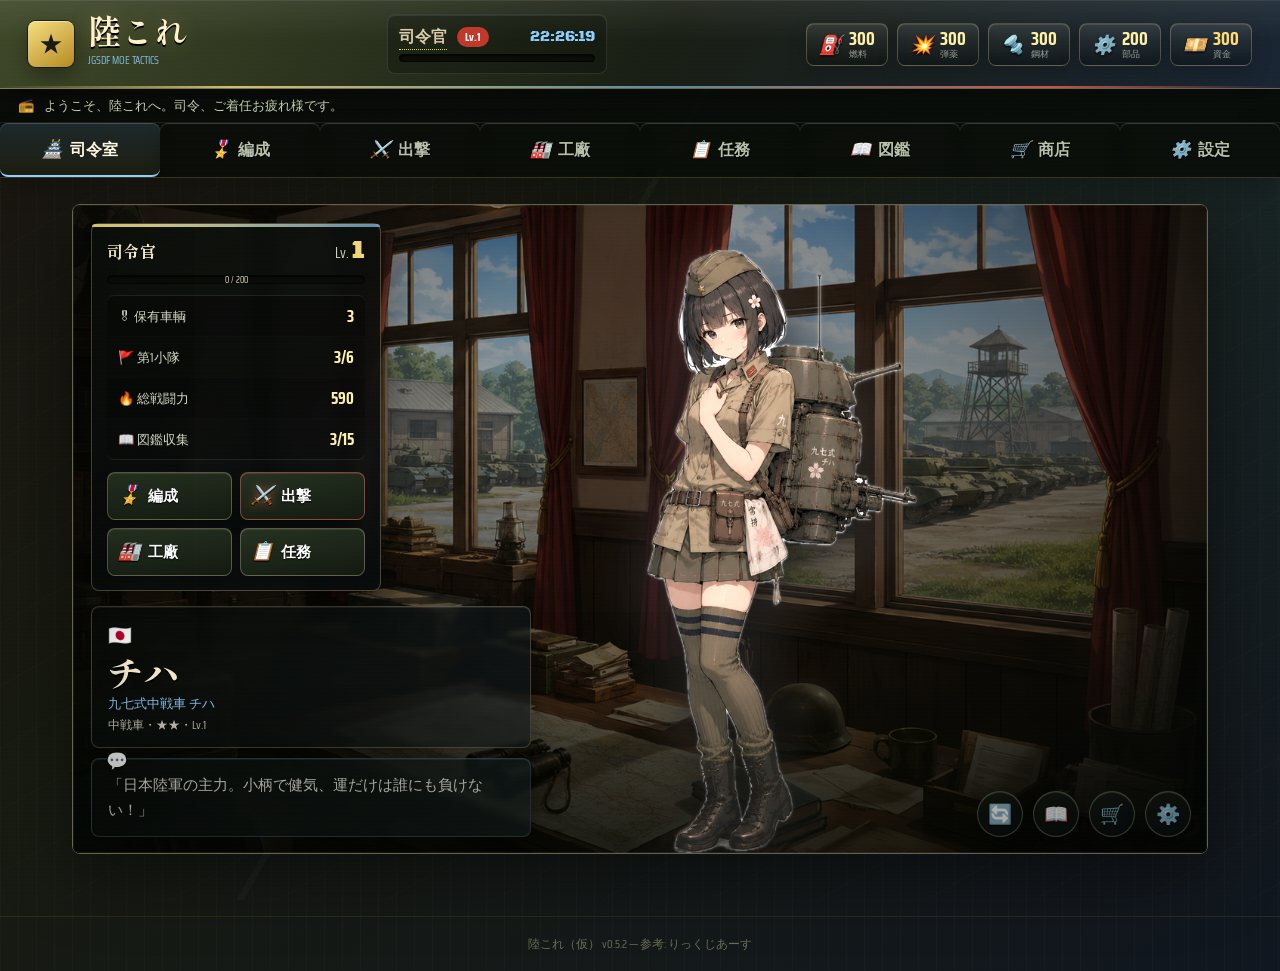
==== commit 72152a1d: "Make stats, abilities and attack cooldowns matter in battle; fix HP and sortie bugs - Combat power a" ====
--- a/src/index.html
+++ b/src/index.html
@@ -8,7 +8,7 @@
 <link rel="preconnect" href="https://fonts.googleapis.com">
 <link rel="preconnect" href="https://fonts.gstatic.com" crossorigin>
 <link href="https://fonts.googleapis.com/css2?family=Black+Ops+One&family=Saira+Condensed:wght@500;700&family=Shippori+Mincho:wght@600;800&display=swap" rel="stylesheet">
-<link rel="stylesheet" href="style.css?v=0.5.2">
+<link rel="stylesheet" href="style.css?v=0.6.0">
 </head>
 <body>
 <div class="scanlines"></div>
@@ -300,7 +300,7 @@
 
 <footer>陸これ（仮） v0.5.2 — 参考: りっくじあーす</footer>
 
-<script src="../data/characters.js?v=0.5.2"></script>
-<script src="game.js?v=0.5.2"></script>
+<script src="../data/characters.js?v=0.6.0"></script>
+<script src="game.js?v=0.6.0"></script>
 </body>
 </html>
--- a/src/style.css
+++ b/src/style.css
@@ -450,6 +450,9 @@
 .hpbar i{display:block;height:100%;background:linear-gradient(90deg,#7ec97e,#bfe6a0)}
 .hpbar.dmg i{background:linear-gradient(90deg,#c0392b,#e8765d)}
 .hptxt{font-size:.66rem;color:#cdd0bf;z-index:2}
+.slot .slot-tag{display:inline-block;margin-top:3px;padding:1px 6px;border-radius:8px;font-size:.66rem;
+  background:#a3281f;color:#fff;z-index:3;position:relative}
+.slot .slot-tag.rep{background:#2e6b8a}
 .mini-grid{display:grid;grid-template-columns:repeat(auto-fill,minmax(88px,1fr));gap:8px;max-height:230px;overflow-y:auto;padding:4px}
 .mini-card{--rc:var(--r2);background:linear-gradient(165deg,#f3ecd6,#dccfb0);border-radius:6px;padding:5px;
   border-top:3px solid var(--rc);cursor:pointer;text-align:center;transition:.15s;color:#222}
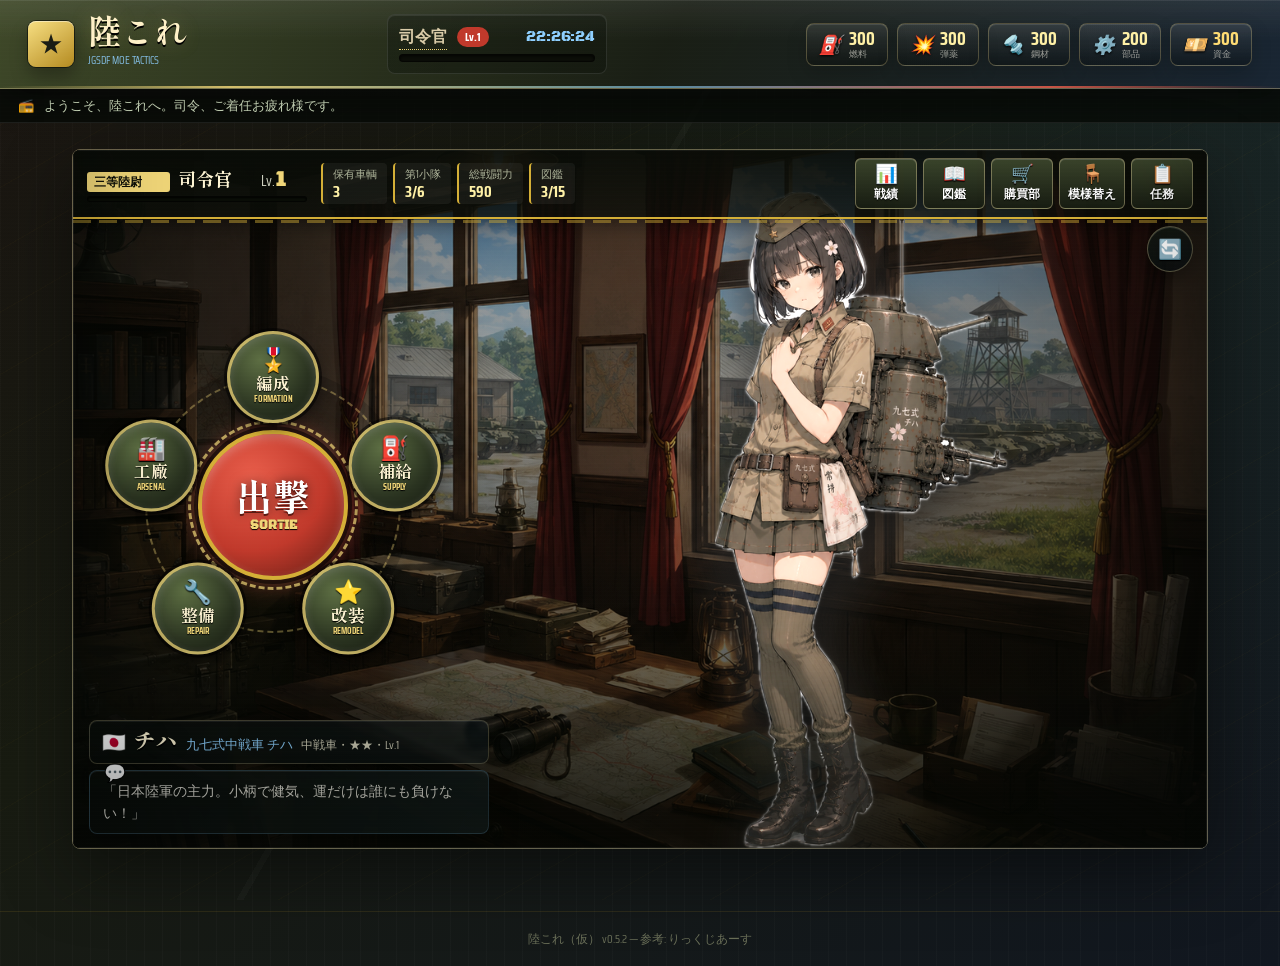
==== commit 9752982f: "Rebuild the home port in the KanColle style The port now has a command header band (rank, name, leve" ====
--- a/src/index.html
+++ b/src/index.html
@@ -8,7 +8,7 @@
 <link rel="preconnect" href="https://fonts.googleapis.com">
 <link rel="preconnect" href="https://fonts.gstatic.com" crossorigin>
 <link href="https://fonts.googleapis.com/css2?family=Black+Ops+One&family=Saira+Condensed:wght@500;700&family=Shippori+Mincho:wght@600;800&display=swap" rel="stylesheet">
-<link rel="stylesheet" href="style.css?v=0.6.0">
+<link rel="stylesheet" href="style.css?v=0.7.0">
 </head>
 <body>
 <div class="scanlines"></div>
@@ -58,23 +58,36 @@
       <div id="port-bg"></div>
       <img id="secretary-img" alt="秘書隊員">
 
-      <!-- 左：司令官パネル -->
-      <aside id="port-command">
-        <div class="pc-officer">
-          <span class="pc-title">司令官</span>
-          <span class="pc-lv">Lv.<b id="pc-lv">1</b></span>
-        </div>
-        <div class="pc-exp"><i id="pc-expbar"></i><small id="pc-exptxt"></small></div>
+      <!-- 上：司令部の帯（艦これの母港上部） -->
+      <div id="kc-head">
+        <div class="kh-officer">
+          <span class="kh-rank" id="kh-rank">三等陸尉</span>
+          <b class="kh-name" id="kh-name">司令官</b>
+          <span class="kh-lv">Lv.<b id="pc-lv">1</b></span>
+          <div class="pc-exp"><i id="pc-expbar"></i><small id="pc-exptxt"></small></div>
+        </div>
         <ul id="pc-stats"></ul>
-        <div class="pc-actions">
-          <button class="pc-act" data-tab="squad"><i>🎖️</i><span>編成</span></button>
-          <button class="pc-act" data-tab="sortie"><i>⚔️</i><span>出撃</span></button>
-          <button class="pc-act" data-tab="arsenal"><i>🏭</i><span>工廠</span></button>
-          <button class="pc-act" data-tab="mission"><i>📋</i><span>任務</span></button>
-        </div>
-      </aside>
-
-      <!-- 秘書ネームプレート＆セリフ -->
+        <nav class="kh-menu">
+          <button class="kh-btn" data-tab="config" data-scroll="records" title="戦績"><i>📊</i><span>戦績</span></button>
+          <button class="kh-btn" data-tab="dex" title="図鑑"><i>📖</i><span>図鑑</span></button>
+          <button class="kh-btn" data-tab="shop" title="購買部"><i>🛒</i><span>購買部</span></button>
+          <button class="kh-btn" data-tab="config" data-scroll="theme-list" title="模様替え"><i>🪑</i><span>模様替え</span></button>
+          <button class="kh-btn kh-mission" data-tab="mission" title="任務"><i>📋</i><span>任務</span><em id="kh-badge" class="hidden">!</em></button>
+        </nav>
+      </div>
+
+      <!-- 左：母港メニュー（出撃を真ん中に、5つの丸で囲む） -->
+      <div id="kc-ring">
+        <span class="kr-track"></span>
+        <button class="kc-sortie" data-tab="sortie"><span class="ks-gear"></span><span class="ks-face"><b>出撃</b><small>SORTIE</small></span></button>
+        <button class="kc-sub" style="--a:-90deg" data-tab="squad"><i>🎖️</i><b>編成</b><small>FORMATION</small></button>
+        <button class="kc-sub" style="--a:-18deg" data-tab="shop"><i>⛽</i><b>補給</b><small>SUPPLY</small></button>
+        <button class="kc-sub" style="--a:54deg" data-tab="arsenal" data-sub="remodel"><i>⭐</i><b>改装</b><small>REMODEL</small></button>
+        <button class="kc-sub" style="--a:126deg" data-tab="arsenal" data-sub="repair"><i>🔧</i><b>整備</b><small>REPAIR</small></button>
+        <button class="kc-sub" style="--a:198deg" data-tab="arsenal" data-sub="build"><i>🏭</i><b>工廠</b><small>ARSENAL</small></button>
+      </div>
+
+      <!-- 秘書の名札とセリフ -->
       <div id="port-overlay">
         <div id="sec-nameplate">
           <span id="sec-nation"></span>
@@ -85,12 +98,8 @@
         <div id="sec-speech"><span id="base-msg"></span></div>
       </div>
 
-      <!-- 右下：ユーティリティ -->
       <div id="port-utils">
         <button class="pu" id="btn-changesec" title="秘書交代">🔄</button>
-        <button class="pu" data-tab="dex" title="図鑑">📖</button>
-        <button class="pu" data-tab="shop" title="商店">🛒</button>
-        <button class="pu" data-tab="config" title="設定">⚙️</button>
       </div>
     </div>
     <!-- 秘書選択 -->
@@ -300,7 +309,7 @@
 
 <footer>陸これ（仮） v0.5.2 — 参考: りっくじあーす</footer>
 
-<script src="../data/characters.js?v=0.6.0"></script>
-<script src="game.js?v=0.6.0"></script>
+<script src="../data/characters.js?v=0.7.0"></script>
+<script src="game.js?v=0.7.0"></script>
 </body>
 </html>
--- a/src/style.css
+++ b/src/style.css
@@ -1200,3 +1200,96 @@
   #port-overlay{max-width:none;right:58px}
   #secretary-img{left:70%}
 }
+
+/* ============================================================
+   v0.7.0 — 母港を艦これ式に（出撃を真ん中に5つの丸、上に司令部の帯、右に秘書）
+   ============================================================ */
+body.on-port #tabs{display:none}
+#port{height:clamp(560px,58vw,700px);min-height:0}
+#secretary-img{left:70%;height:94%;max-height:none}
+
+/* --- 上：司令部の帯 --- */
+#kc-head{position:absolute;left:0;right:0;top:0;z-index:4;display:flex;align-items:center;gap:14px;
+  padding:8px 14px;min-height:58px;
+  background:linear-gradient(180deg,rgba(10,13,8,.94),rgba(10,13,8,.78));
+  border-bottom:2px solid var(--gold);box-shadow:0 4px 18px rgba(0,0,0,.5)}
+#kc-head::after{content:"";position:absolute;left:0;right:0;bottom:-6px;height:3px;
+  background:repeating-linear-gradient(90deg,var(--gold) 0 18px,transparent 18px 26px);opacity:.45}
+.kh-officer{display:grid;grid-template-columns:auto auto auto;align-items:baseline;column-gap:8px;row-gap:3px;min-width:220px}
+.kh-rank{font-size:.72rem;color:#0d0f08;background:var(--gold2);padding:1px 7px;border-radius:3px;font-weight:700;letter-spacing:1px}
+.kh-name{font-family:"Shippori Mincho",serif;font-size:1.1rem;color:#fff5d4;white-space:nowrap;overflow:hidden;text-overflow:ellipsis;max-width:150px}
+.kh-lv{font-family:"Saira Condensed";color:#cdd0bf;font-size:.9rem}
+.kh-lv b{font-family:"Black Ops One";color:var(--gold2);font-size:1.25rem}
+.kh-officer .pc-exp{grid-column:1/-1;height:6px}
+.kh-officer .pc-exp small{display:none}
+#kc-head #pc-stats{flex-direction:row;gap:6px;border:0;border-radius:0;overflow:visible}
+#kc-head #pc-stats li{flex-direction:column;align-items:flex-start;gap:0;padding:3px 10px;border-radius:4px;
+  background:rgba(255,255,255,.05)!important;border-left:2px solid var(--gold);font-size:.66rem;color:#aeb49a}
+#kc-head #pc-stats b{font-size:1rem;line-height:1.1}
+.kh-menu{margin-left:auto;display:flex;gap:6px}
+.kh-btn{position:relative;display:flex;flex-direction:column;align-items:center;gap:1px;min-width:62px;
+  padding:5px 8px;border-radius:6px;clip-path:none;font-size:.72rem;
+  background:linear-gradient(180deg,rgba(60,70,44,.95),rgba(24,29,18,.95));
+  border:1px solid rgba(255,238,178,.35);box-shadow:inset 0 1px 0 rgba(255,255,255,.15)}
+.kh-btn i{font-size:1.15rem;font-style:normal;line-height:1.1}
+.kh-btn:hover{background:linear-gradient(180deg,var(--accent2),var(--accent));border-color:var(--gold2)}
+.kh-btn em{position:absolute;top:-6px;right:-6px;min-width:18px;height:18px;border-radius:9px;padding:0 4px;
+  font-style:normal;font-size:.7rem;font-weight:700;line-height:18px;background:var(--accent2);color:#fff;
+  box-shadow:0 0 8px var(--accent2);animation:khpulse 1.2s ease-in-out infinite}
+@keyframes khpulse{50%{transform:scale(1.18)}}
+
+/* --- 左：母港メニュー（丸） --- */
+#kc-ring{--R:128px;--S:92px;--B:150px;position:absolute;z-index:3;left:calc(var(--R) + var(--S)/2 + 26px);top:calc(50% + 6px);
+  width:0;height:0}
+.kr-track{position:absolute;left:calc(-1*var(--R));top:calc(-1*var(--R));width:calc(2*var(--R));height:calc(2*var(--R));
+  border-radius:50%;border:2px dashed rgba(240,214,120,.35);box-shadow:0 0 0 10px rgba(0,0,0,.18),inset 0 0 40px rgba(0,0,0,.35)}
+.kc-sortie,.kc-sub{position:absolute;padding:0;border-radius:50%;clip-path:none;cursor:pointer}
+.kc-sortie{width:var(--B);height:var(--B);left:calc(-1*var(--B)/2);top:calc(-1*var(--B)/2);
+  background:radial-gradient(circle at 35% 30%,var(--accent2),var(--accent) 55%,#5a1a12);
+  border:4px solid var(--gold);box-shadow:0 0 0 4px rgba(0,0,0,.55),0 0 26px rgba(232,93,74,.55),inset 0 4px 10px rgba(255,255,255,.25)}
+.ks-gear{position:absolute;inset:-14px;border-radius:50%;border:3px dashed var(--gold2);opacity:.7;
+  animation:ksrot 14s linear infinite;pointer-events:none}
+@keyframes ksrot{to{transform:rotate(360deg)}}
+.ks-face{display:flex;flex-direction:column;align-items:center;justify-content:center;height:100%}
+.ks-face b{font-family:"Shippori Mincho",serif;font-weight:800;font-size:2.3rem;color:#fff;
+  text-shadow:0 2px 0 #5a1a12,0 0 12px rgba(0,0,0,.6);letter-spacing:4px;line-height:1}
+.ks-face small{font-family:"Black Ops One";font-size:.78rem;letter-spacing:3px;color:var(--gold2);margin-top:4px}
+.kc-sortie:hover{transform:scale(1.05);box-shadow:0 0 0 4px rgba(0,0,0,.55),0 0 40px rgba(232,93,74,.85)}
+.kc-sub{width:var(--S);height:var(--S);left:calc(-1*var(--S)/2);top:calc(-1*var(--S)/2);
+  transform:rotate(var(--a)) translate(var(--R)) rotate(calc(-1*var(--a)));
+  display:flex;flex-direction:column;align-items:center;justify-content:center;gap:0;
+  background:radial-gradient(circle at 35% 30%,#5d6e43,#2a3320 60%,#14180f);
+  border:3px solid rgba(240,214,120,.75);box-shadow:0 0 0 3px rgba(0,0,0,.5),0 6px 14px rgba(0,0,0,.45),inset 0 3px 8px rgba(255,255,255,.18)}
+.kc-sub i{font-style:normal;font-size:1.45rem;line-height:1.1}
+.kc-sub b{font-family:"Shippori Mincho",serif;font-size:1.05rem;color:#fff5d4;line-height:1.1}
+.kc-sub small{font-family:"Saira Condensed";font-size:.56rem;letter-spacing:1px;color:var(--gold2)}
+.kc-sub:hover{transform:rotate(var(--a)) translate(var(--R)) rotate(calc(-1*var(--a))) scale(1.1);
+  background:radial-gradient(circle at 35% 30%,var(--accent2),var(--accent) 60%,#5a1a12);border-color:var(--gold2)}
+.kc-sub:active,.kc-sortie:active{filter:brightness(.85)}
+
+/* --- 秘書の名札とセリフ：左下（丸の下） --- */
+#port-overlay{left:16px;bottom:14px;max-width:min(400px,40%)}
+#sec-nameplate{padding:6px 12px;margin-bottom:6px;flex-direction:row;flex-wrap:wrap;align-items:baseline;column-gap:8px}
+#sec-name{font-size:1.35rem}
+#sec-speech{font-size:.86rem;padding:9px 13px}
+#port-utils{top:76px;bottom:auto;right:14px}
+
+/* --- 狭い画面 --- */
+@media(max-width:900px){
+  .kh-btn span{display:none}.kh-btn{min-width:40px}
+  #kc-head #pc-stats li:nth-child(n+3){display:none}
+}
+@media(max-width:720px){
+  #port{height:600px}
+  #kc-head{flex-wrap:wrap;gap:8px;padding:6px 8px}
+  .kh-officer{min-width:0}
+  #kc-head #pc-stats{display:none}
+  .kh-menu{margin-left:0;width:100%;justify-content:space-between}
+  .kh-btn{flex:1}
+  #kc-ring{--R:86px;--S:64px;--B:104px;left:calc(var(--R) + var(--S)/2 + 8px);top:255px}
+  .ks-face b{font-size:1.6rem;letter-spacing:2px}.ks-face small{font-size:.6rem}
+  .kc-sub i{font-size:1.05rem}.kc-sub b{font-size:.82rem}.kc-sub small{display:none}
+  #secretary-img{left:74%;height:72%;max-width:62%}
+  #port-overlay{left:8px;right:8px;bottom:8px;max-width:none}
+  #port-utils{top:118px;right:8px}
+}
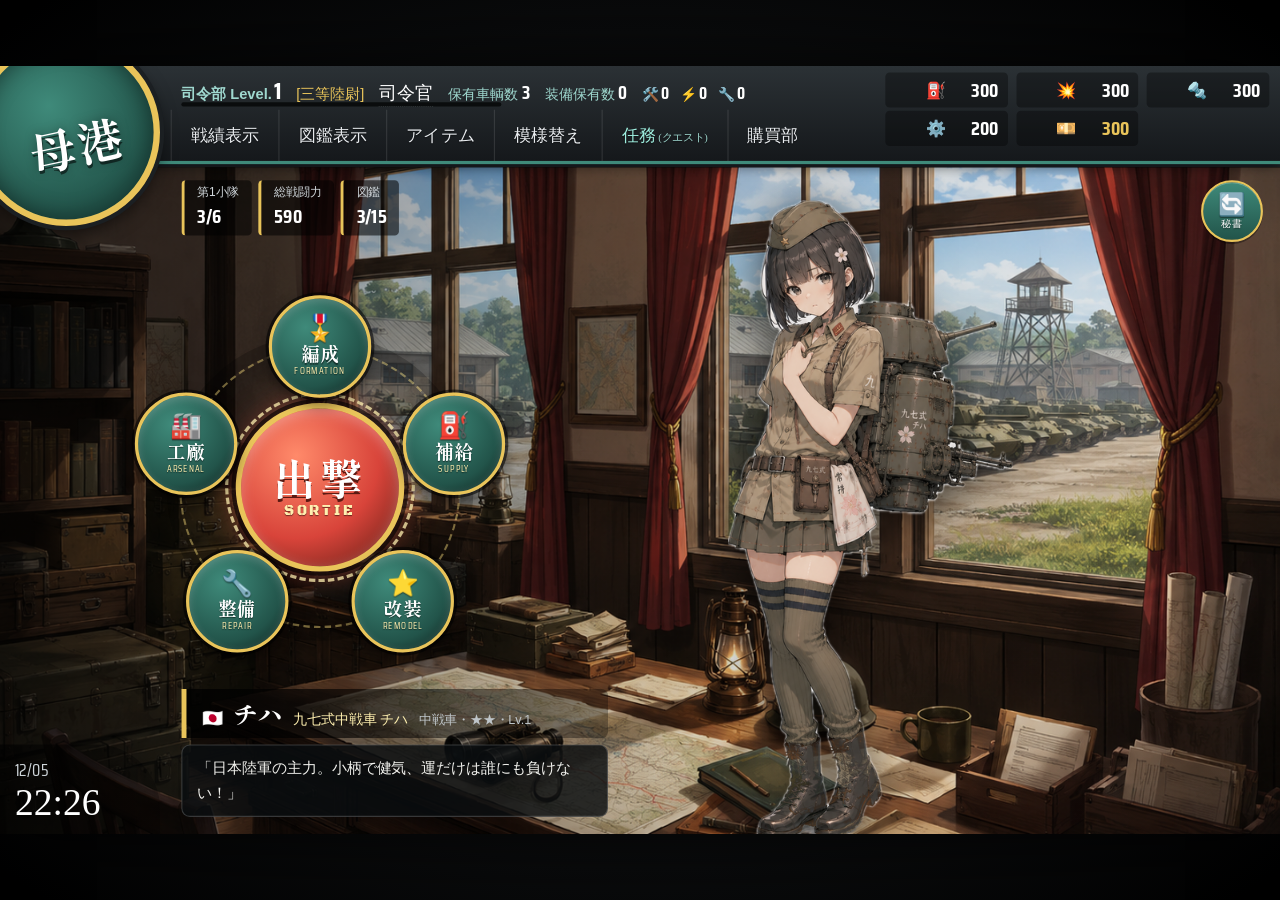
==== commit 40d5c6b8: "Rebuild the UI: landscape-only stage, KanColle frame and formation, hex battle - A fixed 1200x720 st" ====
--- a/src/index.html
+++ b/src/index.html
@@ -2,92 +2,77 @@
 <html lang="ja">
 <head>
 <meta charset="UTF-8">
-<meta name="viewport" content="width=device-width, initial-scale=1.0">
+<meta name="viewport" content="width=device-width, initial-scale=1.0, viewport-fit=cover">
 <title>陸これ（仮） — 陸版艦これ</title>
 <link rel="icon" href="data:image/svg+xml,%3Csvg xmlns='http://www.w3.org/2000/svg' viewBox='0 0 64 64'%3E%3Crect width='64' height='64' rx='12' fill='%23d4af37'/%3E%3Ctext x='32' y='43' text-anchor='middle' font-size='34'%3E%E2%98%85%3C/text%3E%3C/svg%3E">
 <link rel="preconnect" href="https://fonts.googleapis.com">
 <link rel="preconnect" href="https://fonts.gstatic.com" crossorigin>
 <link href="https://fonts.googleapis.com/css2?family=Black+Ops+One&family=Saira+Condensed:wght@500;700&family=Shippori+Mincho:wght@600;800&display=swap" rel="stylesheet">
-<link rel="stylesheet" href="style.css?v=0.7.0">
+<link rel="stylesheet" href="style.css?v=0.8.0">
 </head>
 <body>
-<div class="scanlines"></div>
-
-<header id="topbar">
-  <div class="brand">
-    <div class="insignia">★</div>
-    <div class="brand-txt">
-      <h1>陸これ</h1>
-      <span class="sub">JGSDF MOE TACTICS</span>
-    </div>
-  </div>
-  <div id="cmdbox">
-    <div class="cmd-row">
-      <span id="cmd-name" title="クリックで改名">司令官</span>
-      <span id="cmd-lv">Lv.1</span>
-      <span id="clock">--:--:--</span>
-    </div>
-    <div class="cmd-exp"><i id="cmd-expbar"></i><small id="cmd-exptxt"></small></div>
-  </div>
+<!-- 1200×720 の固定画面を、窓の大きさに合わせて拡大縮小する（横画面専用・艦これと同じ作り） -->
+<div id="viewport"><div id="stage" data-screen="base">
+
+<!-- ===== 上：司令部の帯 ===== -->
+<header id="hq">
+  <div class="hq-row1">
+    <span class="hq-lvl">司令部 Level.<b id="cmd-lv">1</b></span>
+    <span class="hq-rank">[<span id="hq-rank">三等陸尉</span>]</span>
+    <span id="cmd-name" title="クリックで改名">司令官</span>
+    <span class="hq-cnt">保有車輌数 <b id="hq-owned">0</b></span>
+    <span class="hq-cnt">装備保有数 <b id="hq-equips">0</b></span>
+    <span class="hq-items" title="高速修復材・高速建造材・改修資材">🛠️<b id="hq-i-repair">0</b> ⚡<b id="hq-i-build">0</b> 🔧<b id="hq-i-remodel">0</b></span>
+  </div>
+  <div class="cmd-exp"><i id="cmd-expbar"></i><small id="cmd-exptxt"></small></div>
+  <nav class="hq-menu">
+    <button data-go="config" data-scroll="records">戦績表示</button>
+    <button data-go="dex">図鑑表示</button>
+    <button data-go="shop" data-scroll="inventory">アイテム</button>
+    <button data-go="config" data-scroll="theme-list">模様替え</button>
+    <button data-go="mission" class="hq-mission">任務<small>(クエスト)</small><em id="kh-badge" class="hidden">!</em></button>
+    <button data-go="shop">購買部</button>
+  </nav>
   <div id="resources">
-    <span class="res" title="燃料"><i>⛽</i><span><b id="r-fuel">0</b><small>燃料</small></span></span>
-    <span class="res" title="弾薬"><i>💥</i><span><b id="r-ammo">0</b><small>弾薬</small></span></span>
-    <span class="res" title="鋼材"><i>🔩</i><span><b id="r-steel">0</b><small>鋼材</small></span></span>
-    <span class="res" title="部品"><i>⚙️</i><span><b id="r-parts">0</b><small>部品</small></span></span>
-    <span class="res gold" title="資金"><i>💴</i><span><b id="r-gold">0</b><small>資金</small></span></span>
+    <span class="res" title="燃料"><i>⛽</i><b id="r-fuel">0</b></span>
+    <span class="res" title="弾薬"><i>💥</i><b id="r-ammo">0</b></span>
+    <span class="res" title="鋼材"><i>🔩</i><b id="r-steel">0</b></span>
+    <span class="res" title="部品"><i>⚙️</i><b id="r-parts">0</b></span>
+    <span class="res gold" title="資金"><i>💴</i><b id="r-gold">0</b></span>
   </div>
 </header>
-
 <div id="notibar"><span id="noti-icon">📻</span><span id="noti">ようこそ、陸これへ。司令、ご着任お疲れ様です。</span></div>
 
-<nav id="tabs">
-  <button data-tab="base" class="active"><i>🏯</i>司令室</button>
-  <button data-tab="squad"><i>🎖️</i>編成</button>
-  <button data-tab="sortie"><i>⚔️</i>出撃</button>
-  <button data-tab="arsenal"><i>🏭</i>工廠</button>
-  <button data-tab="mission"><i>📋</i>任務</button>
-  <button data-tab="dex"><i>📖</i>図鑑</button>
-  <button data-tab="shop"><i>🛒</i>商店</button>
-  <button data-tab="config"><i>⚙️</i>設定</button>
-</nav>
-
-<main>
-  <!-- 母港 -->
+<!-- 左上：いまの画面の名前（艦これの大きな丸） -->
+<div id="scr-emblem"><span id="scr-name">母港</span></div>
+
+<!-- ===== 左：横の献立（母港以外） ===== -->
+<aside id="sidemenu">
+  <button class="sm-btn" data-go="squad"><i>🎖️</i><span>編成</span></button>
+  <button class="sm-btn" data-go="shop"><i>⛽</i><span>補給</span></button>
+  <button class="sm-btn" data-go="arsenal" data-sub="remodel"><i>⭐</i><span>改装</span></button>
+  <button class="sm-btn" data-go="arsenal" data-sub="repair"><i>🔧</i><span>整備</span></button>
+  <button class="sm-btn" data-go="arsenal" data-sub="build"><i>🏭</i><span>工廠</span></button>
+  <button class="sm-port" data-go="base"><span>母港</span></button>
+  <div class="sm-clock"><small class="clock-date">--/--</small><b class="clock">--:--</b></div>
+</aside>
+
+<main id="screen">
+  <!-- ===== 母港 ===== -->
   <section id="tab-base" class="tab active">
     <div id="port">
       <div id="port-bg"></div>
       <img id="secretary-img" alt="秘書隊員">
-
-      <!-- 上：司令部の帯（艦これの母港上部） -->
-      <div id="kc-head">
-        <div class="kh-officer">
-          <span class="kh-rank" id="kh-rank">三等陸尉</span>
-          <b class="kh-name" id="kh-name">司令官</b>
-          <span class="kh-lv">Lv.<b id="pc-lv">1</b></span>
-          <div class="pc-exp"><i id="pc-expbar"></i><small id="pc-exptxt"></small></div>
-        </div>
-        <ul id="pc-stats"></ul>
-        <nav class="kh-menu">
-          <button class="kh-btn" data-tab="config" data-scroll="records" title="戦績"><i>📊</i><span>戦績</span></button>
-          <button class="kh-btn" data-tab="dex" title="図鑑"><i>📖</i><span>図鑑</span></button>
-          <button class="kh-btn" data-tab="shop" title="購買部"><i>🛒</i><span>購買部</span></button>
-          <button class="kh-btn" data-tab="config" data-scroll="theme-list" title="模様替え"><i>🪑</i><span>模様替え</span></button>
-          <button class="kh-btn kh-mission" data-tab="mission" title="任務"><i>📋</i><span>任務</span><em id="kh-badge" class="hidden">!</em></button>
-        </nav>
-      </div>
-
-      <!-- 左：母港メニュー（出撃を真ん中に、5つの丸で囲む） -->
       <div id="kc-ring">
         <span class="kr-track"></span>
-        <button class="kc-sortie" data-tab="sortie"><span class="ks-gear"></span><span class="ks-face"><b>出撃</b><small>SORTIE</small></span></button>
-        <button class="kc-sub" style="--a:-90deg" data-tab="squad"><i>🎖️</i><b>編成</b><small>FORMATION</small></button>
-        <button class="kc-sub" style="--a:-18deg" data-tab="shop"><i>⛽</i><b>補給</b><small>SUPPLY</small></button>
-        <button class="kc-sub" style="--a:54deg" data-tab="arsenal" data-sub="remodel"><i>⭐</i><b>改装</b><small>REMODEL</small></button>
-        <button class="kc-sub" style="--a:126deg" data-tab="arsenal" data-sub="repair"><i>🔧</i><b>整備</b><small>REPAIR</small></button>
-        <button class="kc-sub" style="--a:198deg" data-tab="arsenal" data-sub="build"><i>🏭</i><b>工廠</b><small>ARSENAL</small></button>
-      </div>
-
-      <!-- 秘書の名札とセリフ -->
+        <button class="kc-sortie" data-go="sortie"><span class="ks-gear"></span><span class="ks-face"><b>出撃</b><small>SORTIE</small></span></button>
+        <button class="kc-sub" style="--a:-90deg" data-go="squad"><i>🎖️</i><b>編成</b><small>FORMATION</small></button>
+        <button class="kc-sub" style="--a:-18deg" data-go="shop"><i>⛽</i><b>補給</b><small>SUPPLY</small></button>
+        <button class="kc-sub" style="--a:54deg" data-go="arsenal" data-sub="remodel"><i>⭐</i><b>改装</b><small>REMODEL</small></button>
+        <button class="kc-sub" style="--a:126deg" data-go="arsenal" data-sub="repair"><i>🔧</i><b>整備</b><small>REPAIR</small></button>
+        <button class="kc-sub" style="--a:198deg" data-go="arsenal" data-sub="build"><i>🏭</i><b>工廠</b><small>ARSENAL</small></button>
+      </div>
+      <ul id="pc-stats"></ul>
       <div id="port-overlay">
         <div id="sec-nameplate">
           <span id="sec-nation"></span>
@@ -97,104 +82,53 @@
         </div>
         <div id="sec-speech"><span id="base-msg"></span></div>
       </div>
-
       <div id="port-utils">
-        <button class="pu" id="btn-changesec" title="秘書交代">🔄</button>
-      </div>
-    </div>
-    <!-- 秘書選択 -->
-    <div id="sec-select" class="hidden">
-      <div class="sec-select-card">
-        <div class="ss-head"><b>秘書隊員を選択</b><button onclick="document.getElementById('sec-select').classList.add('hidden')">✕</button></div>
-        <div id="sec-select-grid" class="mini-grid"></div>
-      </div>
-    </div>
-  </section>
-
-  <!-- 編成 -->
+        <button class="pu" id="btn-changesec" title="秘書交代">🔄<small>秘書</small></button>
+      </div>
+      <div class="port-clock"><small class="clock-date">--/--</small><b class="clock">--:--</b></div>
+    </div>
+  </section>
+
+  <!-- ===== 編成（艦これ式） ===== -->
   <section id="tab-squad" class="tab">
-    <h2>編成 <span class="h2sub">FORMATION</span></h2>
-    <p class="hint">小隊タブで部隊を切替。下のカードを枠へ<b>ドラッグ&ドロップ</b>で配置（最大6名・3小隊）。枠の✕で解除。</p>
-    <div id="squad-tabs" class="squad-tabs"></div>
+    <div class="sq-head">
+      <span class="sq-title">部隊選択</span>
+      <div id="squad-tabs"></div>
+      <button id="sq-clear" class="ghost">随伴一括解除</button>
+      <label class="sq-name">部隊名<input id="sq-name-input" maxlength="10"></label>
+      <span class="sq-power">総戦闘力 <b id="sq-power">0</b></span>
+    </div>
     <div id="squad-bar"></div>
-    <h3 class="subhead">保有隊員（ドラッグで編入）</h3>
-    <div id="roster" class="card-grid"></div>
-  </section>
-
-  <!-- 出撃 -->
+  </section>
+
+  <!-- ===== 出撃 ===== -->
   <section id="tab-sortie" class="tab">
-    <h2>出撃 <span class="h2sub">SORTIE</span></h2>
-    <!-- 戦域選択 -->
-    <div id="sortie-area-view">
-      <p class="hint">戦域を選択して出撃します。各戦域はボスを撃破すると攻略完了。</p>
-      <div id="area-list"></div>
-    </div>
-    <!-- 戦域：出撃準備＋戦闘 -->
-    <div id="sortie-map-view" class="hidden">
-      <div class="map-top">
-        <button id="btn-area-back">← 戦域選択へ</button>
-        <span id="map-title"></span>
-      </div>
-      <div id="restrict-note"></div>
-
-      <!-- 出撃準備（編成） -->
-      <div id="prebattle">
-        <div id="fleet-panel" class="panel">
-          <h3 class="subhead">出撃部隊（カードをタップで編入／解除）</h3>
-          <div id="sortie-squad"></div>
-          <div id="sortie-roster" class="mini-grid"></div>
-          <div class="btnrow">
-            <button id="btn-startbattle">⚔️ 戦闘開始</button>
-          </div>
-        </div>
-      </div>
-
-      <!-- 戦闘シーン（アッシュアームズ式マス目・ターン制） -->
-      <div id="battlescene" class="hidden">
-        <div id="turn-bar">
-          <span id="turn-ind"></span>
-          <span id="wave-ind"></span>
-        </div>
-        <div id="battlefield">
-          <div id="grid-bg"></div>
-          <div id="field-units"></div>
-        </div>
-        <div id="battle-controls">
-          <div class="bc-group bc-attacks" id="bc-attacks"></div>
-          <div class="bc-group bc-skills" id="bc-skills"></div>
-          <div class="bc-group bc-misc">
-            <button id="bc-endturn">⏭ 敵ターンへ</button>
-            <button id="bc-quit" class="danger">撤退</button>
-          </div>
-        </div>
-        <div id="battle-log"></div>
-        <div id="battle-result" class="hidden"></div>
-        <div id="dmg-cutin" class="hidden"></div>
-      </div>
-    </div>
-  </section>
-
-  <!-- 工廠 -->
+    <div class="sc-head"><h2>出撃<small>SORTIE</small></h2><p class="hint">戦域を選んで出撃。ボスを撃破すると攻略完了。</p></div>
+    <div id="area-list"></div>
+  </section>
+
+  <!-- ===== 工廠 ===== -->
   <section id="tab-arsenal" class="tab">
-    <h2>工廠 <span class="h2sub">ARSENAL</span></h2>
-    <div id="arsenal-nav" class="subnav">
-      <button data-sub="build" class="active">配備建造</button>
-      <button data-sub="commission">工場依頼</button>
-      <button data-sub="remodel">改装</button>
-      <button data-sub="repair">修理</button>
-      <button data-sub="cast">鋳造</button>
+    <div class="sc-head"><h2>工廠<small>ARSENAL</small></h2>
+      <div id="arsenal-nav" class="subnav">
+        <button data-sub="build" class="active">配備建造</button>
+        <button data-sub="commission">工場依頼</button>
+        <button data-sub="remodel">改装</button>
+        <button data-sub="repair">整備</button>
+        <button data-sub="cast">鋳造</button>
+      </div>
     </div>
     <div id="sub-build" class="subtab active">
       <p class="hint">資源を投入して新たな隊員を配備。投入量でレア度が変わります。</p>
       <div class="panel" id="deploy-form">
         <label>🔩 鋼材 <input type="range" id="d-steel" min="10" max="300" value="100"><b id="d-steel-v">100</b></label>
         <label>⚙️ 部品 <input type="range" id="d-parts" min="10" max="300" value="100"><b id="d-parts-v">100</b></label>
-        <div class="btnrow"><button id="btn-deploy">▶ 配備開始</button></div>
+        <div class="btnrow"><button id="btn-deploy" class="primary">▶ 配備開始</button></div>
       </div>
       <div id="deploy-result"></div>
     </div>
     <div id="sub-commission" class="subtab">
-      <p class="hint">各工房に製造を依頼。時間経過で完成し、確率で戦車または武装を獲得します。</p>
+      <p class="hint">各工房に製造を依頼。時間経過で完成し、確率で戦車または装備を獲得します。</p>
       <div id="commission-list"></div>
     </div>
     <div id="sub-remodel" class="subtab">
@@ -202,7 +136,7 @@
       <div id="remodel-list" class="card-grid"></div>
     </div>
     <div id="sub-repair" class="subtab">
-      <p class="hint">損傷した隊員を修理します。高速修復材で即時回復も可能。</p>
+      <p class="hint">損傷した隊員を整備します。高速修復材で即時回復も可能。</p>
       <div id="repair-list" class="card-grid"></div>
     </div>
     <div id="sub-cast" class="subtab">
@@ -210,7 +144,7 @@
       <div class="panel" id="cast-form">
         <label>🔩 鋼材 <input type="range" id="c-steel" min="20" max="400" value="150"><b id="c-steel-v">150</b></label>
         <label>⚙️ 部品 <input type="range" id="c-parts" min="20" max="400" value="150"><b id="c-parts-v">150</b></label>
-        <div class="btnrow"><button id="btn-cast">⚒️ 鋳造開始</button></div>
+        <div class="btnrow"><button id="btn-cast" class="primary">⚒️ 鋳造開始</button></div>
       </div>
       <div id="cast-result"></div>
       <h3 class="subhead">所持装備</h3>
@@ -218,69 +152,129 @@
     </div>
   </section>
 
-  <!-- 任務 -->
+  <!-- ===== 任務 ===== -->
   <section id="tab-mission" class="tab">
-    <h2>任務 <span class="h2sub">MISSIONS</span></h2>
-    <p class="hint">達成で資金・アイテムを獲得。任務は毎日リセットされます。</p>
+    <div class="sc-head"><h2>任務<small>QUEST</small></h2><p class="hint">達成で資金・アイテムを獲得。毎日リセット。</p></div>
     <div id="mission-list"></div>
   </section>
 
-  <!-- 図鑑 -->
+  <!-- ===== 図鑑 ===== -->
   <section id="tab-dex" class="tab">
-    <h2>図鑑 <span class="h2sub">ENCYCLOPEDIA</span></h2>
-    <p class="hint" id="dex-progress"></p>
+    <div class="sc-head"><h2>図鑑<small>ENCYCLOPEDIA</small></h2><p class="hint" id="dex-progress"></p></div>
     <div id="dex-grid" class="card-grid"></div>
   </section>
 
-  <!-- 商店 -->
+  <!-- ===== 購買部 ===== -->
   <section id="tab-shop" class="tab">
-    <h2>商店 <span class="h2sub">ITEM SHOP</span></h2>
-    <p class="hint">資金でアイテムを購入。所持アイテムは下に表示。</p>
+    <div class="sc-head"><h2>購買部・補給<small>SUPPLY</small></h2><p class="hint">資金でアイテムや資源を購入。</p></div>
     <div id="shop-list"></div>
     <h3 class="subhead">所持アイテム</h3>
     <div id="inventory"></div>
-    <h3 class="subhead">所持武装</h3>
+    <h3 class="subhead">所持武装（旧式）</h3>
     <div id="weapon-inv"></div>
   </section>
 
-  <!-- 設定 -->
+  <!-- ===== 設定 ===== -->
   <section id="tab-config" class="tab">
-    <h2>設定 <span class="h2sub">CONFIG</span></h2>
-    <div class="panel">
-      <h3 class="subhead">司令官名</h3>
-      <div class="btnrow"><input type="text" id="name-input" maxlength="12" placeholder="司令官名"><button id="btn-rename">変更</button></div>
-    </div>
-    <div class="panel">
-      <h3 class="subhead">戦績</h3>
-      <div id="records"></div>
-    </div>
-    <div class="panel">
-      <h3 class="subhead">UIテーマ（配色）</h3>
-      <div id="uitheme-list"></div>
-    </div>
-    <div class="panel">
-      <h3 class="subhead">音声（VOICEVOX）</h3>
-      <p class="hint" id="voice-status"></p>
-      <div class="btnrow">
-        <button id="btn-voice-toggle">音声: ON</button>
-        <button id="btn-voice-test">🔊 テスト再生</button>
-      </div>
-    </div>
-    <div class="panel">
-      <h3 class="subhead">模様替え（駐屯地テーマ）</h3>
-      <div id="theme-list"></div>
-    </div>
-    <div class="panel">
-      <h3 class="subhead">データ</h3>
-      <div class="btnrow"><button id="btn-reset" class="danger">最初からやり直す</button></div>
+    <div class="sc-head"><h2>設定<small>CONFIG</small></h2></div>
+    <div class="cfg-grid">
+      <div class="panel">
+        <h3 class="subhead">司令官名</h3>
+        <div class="btnrow"><input type="text" id="name-input" maxlength="12" placeholder="司令官名"><button id="btn-rename">変更</button></div>
+      </div>
+      <div class="panel">
+        <h3 class="subhead">戦績</h3>
+        <div id="records"></div>
+      </div>
+      <div class="panel">
+        <h3 class="subhead">UIテーマ（配色）</h3>
+        <div id="uitheme-list"></div>
+      </div>
+      <div class="panel">
+        <h3 class="subhead">模様替え（司令室の背景）</h3>
+        <div id="theme-list"></div>
+      </div>
+      <div class="panel">
+        <h3 class="subhead">音声（VOICEVOX）</h3>
+        <p class="hint" id="voice-status"></p>
+        <div class="btnrow">
+          <button id="btn-voice-toggle">音声: ON</button>
+          <button id="btn-voice-test">🔊 テスト再生</button>
+        </div>
+      </div>
+      <div class="panel">
+        <h3 class="subhead">データ</h3>
+        <div class="btnrow"><button id="btn-reset" class="danger">最初からやり直す</button></div>
+      </div>
     </div>
   </section>
 </main>
 
-<!-- 隊員詳細モーダル -->
-<div id="modal" class="hidden">
+<!-- ===== 出撃準備（戦域を選んだ後） ===== -->
+<div id="prebattle" class="overlay hidden">
+  <div class="pb-card">
+    <div class="ss-head"><b id="map-title"></b><button class="x" id="btn-area-back">✕</button></div>
+    <div id="restrict-note"></div>
+    <div id="pb-squad-tabs"></div>
+    <div id="sortie-squad"></div>
+    <div class="btnrow pb-foot">
+      <span class="hint">燃料・弾薬を各30消費します。</span>
+      <button id="btn-startbattle" class="primary big">⚔️ 出撃開始</button>
+    </div>
+  </div>
+</div>
+
+<!-- ===== 戦闘（りっくじあーす式・画面いっぱい） ===== -->
+<section id="battle" class="hidden">
+  <div class="bt-top">
+    <div class="bt-force ally"><span class="bf-lbl">部隊戦力</span><div class="bf-bar"><i id="bf-ally"></i></div><b id="bf-ally-num"></b></div>
+    <div class="bt-center"><span id="bt-area"></span><b id="bt-turn">TURN 1</b></div>
+    <div class="bt-force enemy"><b id="bf-enemy-num"></b><div class="bf-bar"><i id="bf-enemy"></i></div><span class="bf-lbl">部隊戦力</span></div>
+  </div>
+  <div class="bt-col ally" id="bt-allies"></div>
+  <div class="bt-map" id="bt-map">
+    <div id="bt-world">
+      <svg id="bt-svg" xmlns="http://www.w3.org/2000/svg"></svg>
+      <div id="bt-units"></div>
+      <div id="bt-fx"></div>
+    </div>
+    <div id="bt-log"></div>
+  </div>
+  <div class="bt-col enemy" id="bt-enemies"></div>
+  <div class="bt-bottom">
+    <button id="bt-retreat" class="bt-round" title="撤退">⮌<small>撤退</small></button>
+    <div id="bt-info"></div>
+    <div id="bt-actions"></div>
+    <button id="bt-endturn" class="bt-end">ターン終了</button>
+    <button id="bt-auto" class="bt-toggle">自動<b>OFF</b></button>
+    <button id="bt-speed" class="bt-toggle">速度<b>×1</b></button>
+  </div>
+  <div id="bt-banner" class="hidden"></div>
+  <div id="battle-result" class="hidden"></div>
+  <div id="dmg-cutin" class="hidden"></div>
+</section>
+
+<!-- ===== 秘書選択 ===== -->
+<div id="sec-select" class="overlay hidden">
+  <div class="sec-select-card">
+    <div class="ss-head"><b>秘書隊員を選択</b><button class="x" onclick="document.getElementById('sec-select').classList.add('hidden')">✕</button></div>
+    <div id="sec-select-grid" class="mini-grid"></div>
+  </div>
+</div>
+
+<!-- ===== 隊員の一覧（編成の「変更」） ===== -->
+<div id="ship-list" class="overlay hidden">
+  <div class="sl-card">
+    <div class="ss-head"><b id="sl-title">隊員選択</b><div class="sl-sort" id="sl-sort"></div><button class="x" onclick="closeShipList()">✕</button></div>
+    <div id="sl-remove"></div>
+    <div id="sl-table"></div>
+  </div>
+</div>
+
+<!-- ===== 隊員詳細 ===== -->
+<div id="modal" class="overlay hidden">
   <div id="modal-card">
-    <button id="modal-close">✕</button>
+    <button id="modal-close" class="x">✕</button>
     <div id="modal-art"><img id="modal-img" alt=""><div id="modal-states"></div></div>
     <div id="modal-info">
       <div id="modal-nation"></div>
@@ -296,20 +290,26 @@
   </div>
 </div>
 
-<!-- 装備ピッカー -->
-<div id="equip-picker" class="hidden">
+<!-- ===== 装備の選択 ===== -->
+<div id="equip-picker" class="overlay hidden">
   <div class="ep-card">
-    <div class="ss-head"><b>装備を選択</b><button onclick="document.getElementById('equip-picker').classList.add('hidden')">✕</button></div>
+    <div class="ss-head"><b>装備を選択</b><button class="x" onclick="document.getElementById('equip-picker').classList.add('hidden')">✕</button></div>
     <div id="equip-picker-list"></div>
   </div>
 </div>
 
-<!-- トースト通知 -->
 <div id="toast-wrap"></div>
-
-<footer>陸これ（仮） v0.5.2 — 参考: りっくじあーす</footer>
-
-<script src="../data/characters.js?v=0.7.0"></script>
-<script src="game.js?v=0.7.0"></script>
+</div></div>
+
+<!-- 縦持ちのときは横にしてもらう -->
+<div id="rotate-hint">
+  <div class="rh-phone">📱</div>
+  <p>陸これは<b>横画面専用</b>です。<br>端末を横向きにしてください。</p>
+  <button id="btn-landscape">全画面・横向きで開く</button>
+</div>
+
+<script src="../data/characters.js?v=0.8.0"></script>
+<script src="battle.js?v=0.8.0"></script>
+<script src="game.js?v=0.8.0"></script>
 </body>
 </html>
--- a/src/style.css
+++ b/src/style.css
@@ -1,1295 +1,580 @@
-/* ===== 陸これ v0.5.1 — タクティカル・デザイン ===== */
+/* ===== 陸これ v0.8.0 — 艦これ式の画面（1200×720 固定・横画面専用） =====
+   色は変数でまとめ、UIテーマ（body[data-ui]）で入れ替える。
+   --pan1/--pan2 = 札（パネル）の色、--acc = 強調の金、--paper = 画面の地、--ink = 地の上の文字 */
 :root{
-  --od:#3c4a2e; --od2:#566640; --od3:#788a55;
-  --sand:#d9cba8; --paper:#ece3cc;
-  --steel:#15170f; --steel2:#1f2317;
-  --accent:#c0392b; --accent2:#e85d4a;
-  --gold:#d4af37; --gold2:#f0d678;
-  --ink:#1a1c14;
-  --r2:#9aa6b0; --r3:#5fa8d3; --r4:#b07ad6; --r5:#e8b84a; /* レア度色 */
+  --pan1:#3f8a7a; --pan2:#22544a; --panline:rgba(190,255,235,.35);
+  --acc:#e9c45a; --acc2:#fff0b0; --red:#d8443a; --red2:#ff7a63;
+  --paper:#e7e2d4; --paper2:#d6d0bf; --ink:#22272a; --ink2:#5a6066;
+  --hq1:#2b3135; --hq2:#15181b;
+  --ok:#59c24f; --warn:#e8b33a; --bad:#e04a3a;
 }
-/* ===== UIテーマ（配色5種） ===== */
-body[data-ui="steel"]{
-  --od:#2b3d52; --od2:#3a5270; --od3:#5a7da8;
-  --sand:#cfe0f0; --paper:#e3ecf5; --steel:#0c1219; --steel2:#14202e;
-  --accent:#e07a2e; --accent2:#f5a45a; --gold:#7ec8f0; --gold2:#bfe6ff; --ink:#10161f;
-}
-body[data-ui="night"]{
-  --od:#241f2e; --od2:#3a2f48; --od3:#5a4a70;
-  --sand:#e0d4ee; --paper:#e8e0f0; --steel:#0a0810; --steel2:#160f1f;
-  --accent:#d6314f; --accent2:#ff6080; --gold:#c08ad6; --gold2:#e6b8ff; --ink:#120c18;
-}
-body[data-ui="sakura"]{
-  --od:#7a4a5a; --od2:#9a6878; --od3:#c08aa0;
-  --sand:#ffe4ee; --paper:#fff0f5; --steel:#221018; --steel2:#301622;
-  --accent:#e0567a; --accent2:#ff8aa8; --gold:#f0a8c8; --gold2:#ffd0e2; --ink:#1f0e16;
-}
-body[data-ui="desert"]{
-  --od:#7a6234; --od2:#9a7d44; --od3:#c0a060;
-  --sand:#f0e0b8; --paper:#f5ecd0; --steel:#1a140a; --steel2:#261d10;
-  --accent:#c0612b; --accent2:#e8884a; --gold:#e8c860; --gold2:#f5e090; --ink:#181208;
-}
-/* UIテーマ スウォッチ */
-.uitheme-btn{margin:4px;padding:8px 14px;border-radius:6px;clip-path:none;box-shadow:none;font-size:.85rem}
-.uitheme-btn.sel{outline:2px solid var(--gold2);outline-offset:1px}
-.ui-sw-green{background:linear-gradient(#566640,#3c4a2e)}
-.ui-sw-steel{background:linear-gradient(#3a5270,#2b3d52)}
-.ui-sw-night{background:linear-gradient(#3a2f48,#241f2e)}
-.ui-sw-sakura{background:linear-gradient(#9a6878,#7a4a5a)}
-.ui-sw-desert{background:linear-gradient(#9a7d44,#7a6234)}
-
-*{box-sizing:border-box;margin:0;padding:0}
-html{scroll-behavior:smooth}
-body{
-  font-family:"Saira Condensed","Hiragino Kaku Gothic ProN","Meiryo",sans-serif;
-  color:#e8e6dc;min-height:100vh;letter-spacing:.3px;
-  background:
-    radial-gradient(circle at 20% 10%, rgba(120,138,85,.10), transparent 40%),
-    radial-gradient(circle at 85% 80%, rgba(192,57,43,.08), transparent 45%),
-    repeating-linear-gradient(45deg, #14160e 0 18px, #171a10 18px 36px),
-    var(--steel);
-}
-/* 走査線オーバーレイ */
-.scanlines{position:fixed;inset:0;pointer-events:none;z-index:999;
-  background:repeating-linear-gradient(0deg, rgba(0,0,0,.05) 0 1px, transparent 1px 3px);
-  mix-blend-mode:overlay;opacity:.5}
-
-/* ===== ヘッダー ===== */
-#topbar{display:flex;justify-content:space-between;align-items:center;flex-wrap:wrap;gap:12px;
-  padding:12px 22px;position:relative;
-  background:linear-gradient(135deg, #2c361f, #44512f 60%, #2c361f);
-  border-bottom:1px solid rgba(0,0,0,.5);
-  box-shadow:0 4px 0 var(--gold), 0 5px 18px rgba(0,0,0,.6);}
-#topbar::after{content:"";position:absolute;left:0;right:0;bottom:-4px;height:4px;
-  background:repeating-linear-gradient(90deg,var(--gold) 0 14px, var(--steel) 14px 22px);opacity:.85}
-.brand{display:flex;align-items:center;gap:14px}
-.insignia{width:46px;height:46px;flex:none;border-radius:50%;display:grid;place-items:center;
-  font-size:1.5rem;color:var(--ink);
-  background:radial-gradient(circle at 35% 30%, var(--gold2), var(--gold));
-  box-shadow:0 0 0 3px rgba(0,0,0,.4), 0 0 14px rgba(212,175,55,.55);
-  animation:pulse 3.5s ease-in-out infinite}
-@keyframes pulse{50%{box-shadow:0 0 0 3px rgba(0,0,0,.4), 0 0 22px rgba(212,175,55,.85)}}
-.brand h1{font-family:"Black Ops One","Shippori Mincho",serif;font-size:1.9rem;line-height:1;
-  letter-spacing:3px;color:var(--sand);text-shadow:2px 2px 0 #000, 0 0 12px rgba(212,175,55,.3)}
-.brand .sub{display:block;font-size:.68rem;letter-spacing:3px;color:var(--gold2);opacity:.85;margin-top:3px}
-
-/* 司令官ボックス */
-#cmdbox{display:flex;flex-direction:column;gap:4px;min-width:200px}
-.cmd-row{display:flex;align-items:center;gap:10px;font-family:"Saira Condensed"}
-#cmd-name{font-weight:700;color:var(--sand);cursor:pointer;border-bottom:1px dotted var(--gold2)}
-#cmd-name:hover{color:var(--gold2)}
-#cmd-lv{background:var(--accent);color:#fff;font-size:.72rem;padding:1px 8px;border-radius:10px;font-weight:700}
-#clock{margin-left:auto;font-family:"Black Ops One";font-size:.85rem;color:var(--gold2);letter-spacing:1px}
-.cmd-exp{height:10px;background:#0c0e08;border-radius:6px;position:relative;overflow:hidden;
-  border:1px solid rgba(0,0,0,.6);box-shadow:inset 0 1px 3px rgba(0,0,0,.8)}
-.cmd-exp i{display:block;height:100%;width:0;background:linear-gradient(90deg,#6b8f3a,var(--gold2));transition:.3s;
-  box-shadow:0 0 6px rgba(212,175,55,.5)}
-.cmd-exp small{position:absolute;inset:0;text-align:center;font-size:.6rem;line-height:10px;color:#cfc8b0;text-shadow:0 1px 2px #000}
-
-/* 通知バー */
-#notibar{display:flex;align-items:center;gap:10px;padding:6px 18px;background:#0c0e08;
-  border-bottom:1px solid rgba(212,175,55,.2);font-size:.82rem;color:var(--gold2);overflow:hidden;white-space:nowrap}
-#noti-icon{flex:none}
-#noti{overflow:hidden;text-overflow:ellipsis}
+body[data-ui="steel"]{ --pan1:#3b8f9a; --pan2:#1f5660; --acc:#f0c860; }
+body[data-ui="night"]{ --pan1:#5a4a8a; --pan2:#2c2350; --acc:#d6a8ff; --acc2:#f1dcff; --paper:#d9d6e3; --paper2:#c6c1d6; }
+body[data-ui="sakura"]{ --pan1:#b75a7a; --pan2:#73304a; --acc:#ffd0e2; --acc2:#fff0f6; --paper:#f1e3e6; --paper2:#e3cdd3; }
+body[data-ui="desert"]{ --pan1:#9a7a44; --pan2:#5e4520; --acc:#ffd88a; --paper:#ece2c8; --paper2:#dccfae; }
+
+*{box-sizing:border-box}
+html,body{margin:0;height:100%;background:#000;overflow:hidden;
+  font-family:"Hiragino Kaku Gothic ProN","Hiragino Sans","Noto Sans JP","Yu Gothic",Meiryo,sans-serif;color:var(--ink);
+  -webkit-tap-highlight-color:transparent;user-select:none}
+.hidden{display:none!important}
+button{font:inherit;cursor:pointer;border:0;color:#fff;border-radius:6px;padding:8px 14px;
+  background:linear-gradient(180deg,var(--pan1),var(--pan2));box-shadow:inset 0 1px 0 rgba(255,255,255,.25),0 2px 0 rgba(0,0,0,.35);
+  text-shadow:0 1px 1px rgba(0,0,0,.5);transition:filter .12s,transform .08s}
+button:hover{filter:brightness(1.15)}
+button:active{transform:translateY(1px);filter:brightness(.92)}
+button:disabled{opacity:.42;cursor:not-allowed;filter:grayscale(.5)}
+button.primary{background:linear-gradient(180deg,#f4d06a,#c8941e);color:#2a1d05;text-shadow:0 1px 0 rgba(255,255,255,.5);font-weight:700}
+button.danger{background:linear-gradient(180deg,#d85a48,#8e2a1e)}
+button.ghost{background:transparent;color:var(--ink2);box-shadow:none;border:1px solid rgba(0,0,0,.25);text-shadow:none}
+button.big{padding:12px 26px;font-size:1.1rem}
+button.x{width:34px;height:34px;padding:0;border-radius:50%;background:linear-gradient(180deg,#5a5f63,#2c3033);font-size:1rem}
+input[type=text],input:not([type]){font:inherit;padding:7px 10px;border-radius:5px;border:1px solid rgba(0,0,0,.3);background:#fffdf6;color:var(--ink)}
+input[type=range]{accent-color:var(--pan1)}
+
+/* ===== 画面全体（1200×720 を拡大縮小） ===== */
+#viewport{position:fixed;inset:0;background:radial-gradient(ellipse at center,#1a1d20,#000)}
+#stage{position:absolute;left:50%;top:50%;width:1200px;height:720px;transform-origin:50% 50%;overflow:hidden;
+  background:#1d2226;box-shadow:0 0 60px rgba(0,0,0,.8)}
+#rotate-hint{display:none;position:fixed;inset:0;z-index:999;background:#0d1012;color:#fff;
+  flex-direction:column;align-items:center;justify-content:center;text-align:center;gap:14px;padding:30px}
+body.portrait #rotate-hint{display:flex}
+.rh-phone{font-size:64px;animation:rh 2s ease-in-out infinite}
+@keyframes rh{0%,30%{transform:rotate(0)}60%,100%{transform:rotate(-90deg)}}
+#rotate-hint p{font-size:1.05rem;line-height:1.7;margin:0}
+
+/* ===== 上：司令部の帯 ===== */
+#hq{position:absolute;left:0;right:0;top:0;height:92px;z-index:20;
+  background:linear-gradient(180deg,var(--hq1),var(--hq2));border-bottom:3px solid var(--pan1);
+  box-shadow:0 3px 12px rgba(0,0,0,.6);color:#e9ecef}
+.hq-row1{position:absolute;left:170px;top:6px;right:380px;display:flex;align-items:baseline;gap:14px;font-size:.86rem;white-space:nowrap;overflow:hidden}
+.hq-lvl{color:#9fd8cf;font-weight:700}
+.hq-lvl b{font-family:"Saira Condensed";font-size:1.4rem;color:#fff;margin-left:2px}
+.hq-rank{color:var(--acc)}
+#cmd-name{font-family:"Shippori Mincho",serif;font-size:1.05rem;color:#fff;cursor:pointer;border-bottom:1px dotted #7f8a8f}
+.hq-cnt{color:#9fd8cf;font-size:.8rem}.hq-cnt b{color:#fff;font-family:"Saira Condensed";font-size:1.1rem}
+.hq-items{color:#cfd6da;font-size:.8rem}.hq-items b{font-family:"Saira Condensed";font-size:1rem;margin:0 6px 0 2px;color:#fff}
+.cmd-exp{position:absolute;left:170px;top:34px;width:300px;height:4px;background:#0a0c0d;border-radius:2px;overflow:hidden}
+.cmd-exp i{display:block;height:100%;width:0;background:linear-gradient(90deg,var(--pan1),var(--acc));transition:width .4s}
+.cmd-exp small{display:none}
+.hq-menu{position:absolute;left:160px;bottom:0;height:48px;display:flex}
+.hq-menu button{position:relative;border-radius:0;background:transparent;box-shadow:none;height:48px;padding:0 18px;
+  font-family:"Shippori Mincho",serif;font-size:1.02rem;color:#e9ecef;border-left:1px solid rgba(255,255,255,.12)}
+.hq-menu button:hover{background:linear-gradient(180deg,rgba(255,255,255,.08),rgba(63,138,122,.35));filter:none}
+.hq-menu small{font-size:.62rem;color:#9fd8cf;margin-left:2px}
+.hq-mission{color:#9ff0e0!important}
+.hq-menu em,#kh-badge{position:absolute;top:4px;right:2px;min-width:18px;height:18px;border-radius:9px;padding:0 4px;
+  font-style:normal;font-size:.7rem;font-weight:700;line-height:18px;background:var(--red);color:#fff;font-family:sans-serif;
+  box-shadow:0 0 8px var(--red2);animation:pulse 1.2s ease-in-out infinite}
+@keyframes pulse{50%{transform:scale(1.2)}}
+#resources{position:absolute;right:10px;top:6px;width:360px;display:grid;grid-template-columns:repeat(3,1fr);gap:3px 8px}
+.res{display:flex;align-items:center;justify-content:flex-end;gap:6px;padding:2px 8px;border-radius:4px;background:rgba(0,0,0,.35)}
+.res i{font-style:normal;font-size:.95rem}
+.res b{font-family:"Saira Condensed";font-size:1.15rem;color:#fff;min-width:44px;text-align:right}
+.res.gold b{color:var(--acc)}
+#notibar{display:none} /* 知らせはトーストで出す（帯の中に場所がない） */
+#notibar #noti{display:inline-block;max-width:560px;overflow:hidden;text-overflow:ellipsis;vertical-align:bottom}
+#noti-icon{margin-right:4px}
+
+/* 左上の大きな丸（いまの画面の名前） */
+#scr-emblem{position:absolute;left:-26px;top:-26px;width:176px;height:176px;border-radius:50%;z-index:25;pointer-events:none;
+  background:radial-gradient(circle at 40% 35%,var(--pan1),var(--pan2) 70%);
+  border:6px solid var(--acc);box-shadow:0 0 0 4px #1b1f22,0 6px 16px rgba(0,0,0,.6),inset 0 0 22px rgba(0,0,0,.45);
+  display:flex;align-items:center;justify-content:center}
+#scr-name{font-family:"Shippori Mincho",serif;font-weight:800;font-size:2.7rem;color:#fff;letter-spacing:2px;
+  transform:translate(10px,10px) rotate(-12deg);text-shadow:0 3px 0 rgba(0,0,0,.55),0 0 10px rgba(0,0,0,.4)}
+
+/* ===== 左：横の献立（足場のような金属の枠） ===== */
+#sidemenu{position:absolute;left:0;top:95px;bottom:0;width:150px;z-index:15;padding:58px 12px 0;
+  background:repeating-linear-gradient(135deg,rgba(255,255,255,.04) 0 6px,transparent 6px 16px),linear-gradient(90deg,#3a4146,#24292d);
+  border-right:3px solid #121517;display:flex;flex-direction:column;gap:8px}
+#sidemenu::before{content:"";position:absolute;left:64px;top:0;bottom:0;width:8px;background:linear-gradient(90deg,#5c656b,#2a3034);opacity:.6}
+.sm-btn{position:relative;z-index:1;display:flex;align-items:center;gap:4px;width:86px;height:52px;padding:0 6px;white-space:nowrap;
+  font-family:"Shippori Mincho",serif;font-size:1.08rem;border:2px solid #0e1112;border-radius:4px}
+.sm-btn i{font-style:normal;font-size:1.2rem}
+.sm-btn.active{background:linear-gradient(180deg,var(--acc),#a8801c);color:#2a1d05;text-shadow:none}
+.sm-port{position:absolute;right:8px;top:132px;width:42px;height:150px;padding:0;border-radius:4px;z-index:2;
+  background:linear-gradient(180deg,#d9cfa8,#a59a70);color:#2a2410;text-shadow:none;border:2px solid #0e1112;
+  font-family:"Shippori Mincho",serif;font-weight:800;font-size:1.25rem;writing-mode:vertical-rl;letter-spacing:6px}
+.sm-clock,.port-clock{position:absolute;left:0;bottom:0;width:150px;height:84px;display:flex;flex-direction:column;justify-content:center;padding-left:14px;
+  background:linear-gradient(90deg,rgba(0,0,0,.65),rgba(0,0,0,.25));border-radius:0 60px 0 0;color:#fff}
+.sm-clock small,.port-clock small{font-family:"Saira Condensed";font-size:1rem;color:#cfd6da}
+.sm-clock b,.port-clock b{font-family:"Saira Condensed";font-size:2.2rem;line-height:1;font-weight:500}
+
+/* ===== 画面の中身 ===== */
+#screen{position:absolute;left:150px;top:95px;right:0;bottom:0;overflow:auto;padding:16px 22px 22px;
+  background:repeating-linear-gradient(0deg,rgba(0,0,0,.025) 0 2px,transparent 2px 6px),linear-gradient(180deg,var(--paper),var(--paper2))}
+#stage[data-screen="base"] #screen{left:0;padding:0;overflow:hidden;background:#000}
+#stage[data-screen="base"] #sidemenu{display:none}
+#stage[data-screen="battle"] #hq,#stage[data-screen="battle"] #sidemenu,#stage[data-screen="battle"] #scr-emblem,#stage[data-screen="battle"] #notibar{display:none}
+#screen::-webkit-scrollbar{width:10px}#screen::-webkit-scrollbar-thumb{background:var(--pan2);border-radius:5px}
+.tab{display:none}.tab.active{display:block}
+.sc-head{display:flex;align-items:center;gap:18px;margin:0 0 12px;flex-wrap:wrap}
+h2{margin:0;font-family:"Shippori Mincho",serif;font-size:1.6rem;color:var(--ink);display:flex;align-items:baseline;gap:8px;
+  padding-left:12px;border-left:6px solid var(--pan1)}
+h2 small{font-family:"Black Ops One";font-size:.75rem;letter-spacing:3px;color:var(--pan2)}
+.subhead{font-family:"Shippori Mincho",serif;font-size:1.05rem;margin:16px 0 8px;padding:4px 10px;color:#fff;
+  background:linear-gradient(90deg,var(--pan2),transparent);border-radius:4px}
+.panel .subhead{margin-top:0}
+.hint{color:var(--ink2);font-size:.84rem;margin:0}
+.panel{background:linear-gradient(180deg,rgba(255,255,255,.7),rgba(255,255,255,.45));border:1px solid rgba(0,0,0,.15);border-radius:8px;padding:14px;margin-bottom:12px;box-shadow:0 2px 6px rgba(0,0,0,.08)}
+.btnrow{display:flex;gap:8px;flex-wrap:wrap;align-items:center;margin-top:8px}
+.stars{color:#e9a400;letter-spacing:-1px;font-size:.8rem}
+.subnav{display:flex;gap:4px}
+.subnav button{border-radius:16px;padding:6px 16px;background:linear-gradient(180deg,#8c9599,#5d666b)}
+.subnav button.active{background:linear-gradient(180deg,var(--pan1),var(--pan2));box-shadow:0 0 0 2px var(--acc)}
+.subtab{display:none}.subtab.active{display:block}
+.num-tab{width:38px;height:38px;padding:0;border-radius:4px;font-family:"Black Ops One";font-size:1.25rem;
+  background:linear-gradient(180deg,#4a5257,#262b2e);transform:skewX(-10deg)}
+.num-tab.active{background:linear-gradient(180deg,var(--pan1),var(--pan2));box-shadow:0 0 0 2px var(--acc),0 2px 0 #000}
 
 /* トースト */
-#toast-wrap{position:fixed;top:14px;right:14px;z-index:700;display:flex;flex-direction:column;gap:8px;max-width:80vw}
-.toast{background:linear-gradient(120deg,#2c361f,#161a10);border:1px solid var(--gold);color:#fff;
-  padding:11px 16px;border-radius:8px;font-size:.88rem;box-shadow:0 8px 24px rgba(0,0,0,.6);
-  animation:tin .35s cubic-bezier(.2,1.2,.3,1);border-left:4px solid var(--accent2)}
-.toast.out{animation:tout .4s forwards}
-@keyframes tin{from{opacity:0;transform:translateX(40px)}to{opacity:1}}
-@keyframes tout{to{opacity:0;transform:translateX(40px)}}
-
-#resources{display:flex;gap:8px;flex-wrap:wrap}
-.res.gold b{color:#ffe07a}
-.res{display:flex;align-items:center;gap:7px;background:rgba(0,0,0,.4);
-  padding:6px 12px;border-radius:4px;border:1px solid rgba(212,175,55,.25);
-  clip-path:polygon(8px 0,100% 0,100% calc(100% - 8px),calc(100% - 8px) 100%,0 100%,0 8px)}
-.res i{font-size:1.15rem;filter:drop-shadow(0 1px 1px #000)}
-.res span{display:flex;flex-direction:column;line-height:1}
-.res b{font-family:"Saira Condensed";color:var(--gold2);font-size:1.15rem}
-.res small{font-size:.58rem;letter-spacing:1px;opacity:.6}
-
-/* ===== タブ ===== */
-#tabs{display:flex;background:linear-gradient(#0e0f09,#181a10);
-  border-bottom:1px solid rgba(212,175,55,.2);position:sticky;top:0;z-index:50;
-  overflow-x:auto;scrollbar-width:none}
-#tabs::-webkit-scrollbar{display:none}
-#tabs button{flex:1;padding:13px 6px;background:none;border:none;color:#9a9f88;
-  font-family:"Saira Condensed";font-size:1.02rem;font-weight:700;letter-spacing:2px;cursor:pointer;
-  display:flex;align-items:center;justify-content:center;gap:7px;
-  border-bottom:3px solid transparent;transition:.2s;position:relative}
-#tabs button i{font-size:1.05rem}
-#tabs button:hover{color:#fff;background:rgba(120,138,85,.12)}
-#tabs button.active{color:#fff;border-bottom-color:var(--accent);
-  background:linear-gradient(rgba(192,57,43,.22), transparent);
-  text-shadow:0 0 10px rgba(232,93,74,.6)}
-
-main{padding:22px 18px 40px;max-width:1040px;margin:0 auto}
-.tab{display:none}.tab.active{display:block;animation:fade .3s ease}
-@keyframes fade{from{opacity:0;transform:translateY(8px)}to{opacity:1;transform:none}}
-
-h2{font-family:"Shippori Mincho",serif;font-weight:800;font-size:1.55rem;margin-bottom:14px;
-  color:var(--sand);padding-left:14px;position:relative;display:flex;align-items:baseline;gap:12px}
-h2::before{content:"";position:absolute;left:0;top:2px;bottom:2px;width:6px;
-  background:linear-gradient(var(--accent),var(--accent2));box-shadow:0 0 10px rgba(192,57,43,.6)}
-.h2sub{font-family:"Black Ops One";font-size:.7rem;letter-spacing:4px;color:var(--od3);opacity:.7}
-.hint{font-size:.85rem;opacity:.7;margin-bottom:14px;padding-left:4px;border-left:2px solid var(--od3)}
-
-/* ===== パネル ===== */
-.panel{background:linear-gradient(160deg, rgba(40,46,28,.85), rgba(21,23,15,.9));
-  border:1px solid rgba(212,175,55,.18);border-radius:8px;padding:18px;margin-bottom:16px;
-  box-shadow:inset 0 1px 0 rgba(255,255,255,.07), inset 0 -1px 0 rgba(0,0,0,.35), 0 6px 16px rgba(0,0,0,.45);position:relative}
-.panel::before{content:"";position:absolute;top:8px;right:8px;width:10px;height:10px;
-  border-top:2px solid var(--gold);border-right:2px solid var(--gold);opacity:.5}
-.panel::after{content:"";position:absolute;left:8px;bottom:8px;width:10px;height:10px;
-  border-bottom:2px solid var(--gold);border-left:2px solid var(--gold);opacity:.35}
-.btnrow{margin-top:14px;display:flex;gap:10px;flex-wrap:wrap}
-
-button{cursor:pointer;font-family:"Saira Condensed";font-weight:700;letter-spacing:1px;
-  background:linear-gradient(var(--od2),var(--od));color:#fff;border:1px solid rgba(0,0,0,.4);
-  padding:11px 20px;font-size:.95rem;
-  clip-path:polygon(10px 0,100% 0,100% calc(100% - 10px),calc(100% - 10px) 100%,0 100%,0 10px);
-  box-shadow:inset 0 1px 0 rgba(255,255,255,.15), 0 3px 0 #222, 0 4px 8px rgba(0,0,0,.4);
-  transition:.12s;text-shadow:0 1px 1px #000}
-button:hover{background:linear-gradient(var(--od3),var(--od2));transform:translateY(-1px)}
-button:active{transform:translateY(2px);box-shadow:inset 0 1px 0 rgba(255,255,255,.1), 0 1px 0 #222}
-button.danger{background:linear-gradient(#9c3b30,#6f261d)}
-button.danger:hover{background:linear-gradient(#c0392b,#8a2c20)}
-
-/* ===== 母港（ホーム画面） ===== */
-#port{position:relative;border-radius:10px;overflow:hidden;min-height:560px;
-  border:1px solid rgba(212,175,55,.25);box-shadow:0 8px 30px rgba(0,0,0,.6)}
-#port-bg{position:absolute;inset:0;z-index:0;
-  background:
-    radial-gradient(circle at 50% 120%, rgba(120,138,85,.35), transparent 55%),
-    radial-gradient(circle at 80% 10%, rgba(212,175,55,.12), transparent 45%),
-    repeating-linear-gradient(115deg, rgba(255,255,255,.03) 0 2px, transparent 2px 9px),
-    linear-gradient(165deg, #2a3320, #161a10 70%, #0d0f08);}
-/* 模様替えテーマ：写真 */
-#port-bg.theme-photo::before{content:"";position:absolute;inset:0;
-  background-image:url('../assets/ui/hq.png');background-size:cover;background-position:center;
-  filter:brightness(.5) saturate(.85) blur(1.5px);}
-#port-bg.theme-night::before{content:"";position:absolute;inset:0;
-  background:linear-gradient(180deg,#0a1530,#05080f);opacity:.9}
-#port-bg.theme-od::before{content:"";position:absolute;inset:0;
-  background:linear-gradient(160deg,#3e4a2c,#1c2113)}
-#port-bg.theme-snow::before{content:"";position:absolute;inset:0;
-  background:linear-gradient(160deg,#5a6878,#aab4c2 80%,#cfd8e2)}
-#port-bg.theme-desert::before{content:"";position:absolute;inset:0;
-  background:linear-gradient(160deg,#b08a4f,#e0c188 80%,#d9b878)}
-#port-bg::after{content:"";position:absolute;inset:0;
-  background:
-    radial-gradient(ellipse 42% 70% at 50% 78%, rgba(255,240,200,.18), transparent 70%),
-    linear-gradient(180deg, rgba(8,10,6,.35), rgba(8,10,6,.6));}
-#secretary-img{position:absolute;left:50%;bottom:0;transform:translateX(-52%);
-  height:96%;max-height:560px;z-index:2;cursor:pointer;
-  filter:brightness(1.12) contrast(1.05) drop-shadow(0 6px 22px rgba(0,0,0,.85)) drop-shadow(0 0 2px rgba(255,255,255,.35));
-  animation:secIn .6s cubic-bezier(.2,1,.3,1);object-fit:contain;transform-origin:50% 100%}
+#toast-wrap{position:absolute;right:14px;top:104px;z-index:200;display:flex;flex-direction:column;gap:6px;pointer-events:none;width:360px}
+.toast{background:linear-gradient(90deg,rgba(20,26,28,.95),rgba(34,84,74,.95));color:#fff;padding:9px 14px;border-radius:6px;
+  border-left:4px solid var(--acc);font-size:.84rem;box-shadow:0 4px 14px rgba(0,0,0,.4);animation:tin .3s ease-out}
+.toast.out{opacity:0;transform:translateX(30px);transition:.4s}
+@keyframes tin{from{opacity:0;transform:translateX(30px)}}
+
+/* ===== 重ねて出す窓（共通） ===== */
+.overlay{position:absolute;inset:0;z-index:120;background:rgba(5,8,10,.6);display:flex;align-items:center;justify-content:center;backdrop-filter:blur(2px)}
+.ss-head{display:flex;align-items:center;gap:12px;padding:10px 14px;background:linear-gradient(180deg,var(--pan1),var(--pan2));color:#fff;border-radius:8px 8px 0 0}
+.ss-head b{font-family:"Shippori Mincho",serif;font-size:1.15rem}
+.ss-head .x{margin-left:auto}
+.sec-select-card,.sl-card,.ep-card,.pb-card{background:var(--paper);border-radius:9px;box-shadow:0 20px 60px rgba(0,0,0,.6);border:2px solid var(--acc);overflow:hidden}
+.sec-select-card{width:760px;max-height:600px;display:flex;flex-direction:column}
+.mini-grid{display:grid;grid-template-columns:repeat(6,1fr);gap:8px;padding:14px;overflow:auto}
+.mini-card{background:linear-gradient(180deg,#fff,#ece6d6);border:1px solid rgba(0,0,0,.2);border-radius:6px;padding:6px;text-align:center;cursor:pointer;position:relative}
+.mini-card img{height:78px}
+.mini-card .mc-name{display:block;font-size:.8rem;font-weight:700}
+.mini-card.selected{outline:3px solid var(--acc)}
+.mini-card.r5{background:linear-gradient(180deg,#fff7d6,#f0dc9a)}.mini-card.r4{background:linear-gradient(180deg,#f3ecff,#ddd0f5)}
+
+/* ===== 母港 ===== */
+#port{position:absolute;inset:0;overflow:hidden}
+#port-bg{position:absolute;inset:0;background:linear-gradient(165deg,#2a3320,#0d0f08)}
+#port-bg.theme-photo{background:url('../assets/ui/hq.png') center/cover}
+#port-bg.theme-photo::after{content:"";position:absolute;inset:0;background:linear-gradient(90deg,rgba(0,0,0,.55),rgba(0,0,0,.15) 55%,rgba(0,0,0,.05))}
+#port-bg.theme-night{background:linear-gradient(180deg,#0a1530,#05080f)}
+#port-bg.theme-od{background:linear-gradient(160deg,#3e4a2c,#1c2113)}
+#port-bg.theme-snow{background:linear-gradient(160deg,#5a6878,#aab4c2 80%,#cfd8e2)}
+#port-bg.theme-desert{background:linear-gradient(160deg,#b08a4f,#e0c188 80%,#d9b878)}
+#secretary-img{position:absolute;left:68%;bottom:-6px;height:600px;transform:translateX(-50%);z-index:2;cursor:pointer;
+  filter:drop-shadow(0 8px 20px rgba(0,0,0,.7));transform-origin:50% 100%;animation:secIn .6s ease-out}
 #secretary-img.tapped{animation:guwan .5s cubic-bezier(.3,1.4,.5,1)}
-/* 破損モーション：中破=小刻みに震える、大破=激しく＋赤明滅 */
-#secretary-img.dmg1{animation:dmgsway 3s ease-in-out infinite}
-#secretary-img.dmg2{animation:dmgshudder 1.6s ease-in-out infinite}
-#secretary-img.dmg3{animation:dmgcritical .5s ease-in-out infinite}
-#modal-img.dmg2{animation:mshudder 1.6s ease-in-out infinite}
-#modal-img.dmg3{animation:mcritical .5s ease-in-out infinite}
-@keyframes mshudder{0%,100%{transform:translateX(-50%)}30%{transform:translateX(-51.5%) rotate(-1deg)}70%{transform:translateX(-48.5%) rotate(1deg)}}
-@keyframes mcritical{0%,100%{transform:translateX(-50%) rotate(0)}25%{transform:translateX(-52%) rotate(-1.6deg)}50%{transform:translateX(-48%) rotate(1.6deg)}75%{transform:translateX(-51.5%) rotate(-.8deg);filter:drop-shadow(0 0 16px rgba(232,40,40,.8))}}
-@keyframes dmgsway{0%,100%{transform:translateX(-52%) rotate(0)}50%{transform:translateX(-52%) rotate(.6deg)}}
-@keyframes dmgshudder{0%,100%{transform:translateX(-52%)}
-  20%{transform:translateX(-53.2%) rotate(-1deg)}40%{transform:translateX(-50.8%) rotate(1deg)}
-  60%{transform:translateX(-52.6%)}80%{transform:translateX(-51.4%)}}
-@keyframes dmgcritical{0%,100%{transform:translateX(-52%) rotate(0);filter:drop-shadow(0 6px 22px rgba(0,0,0,.7))}
-  25%{transform:translateX(-53.5%) rotate(-1.6deg);filter:drop-shadow(0 6px 22px rgba(0,0,0,.7)) drop-shadow(0 0 14px rgba(232,40,40,.7))}
-  50%{transform:translateX(-50.5%) rotate(1.6deg)}
-  75%{transform:translateX(-53%) rotate(-.8deg);filter:drop-shadow(0 6px 22px rgba(0,0,0,.7)) drop-shadow(0 0 18px rgba(232,40,40,.85))}}
-@keyframes guwan{0%{transform:translateX(-52%) scale(1,1)}
-  25%{transform:translateX(-52%) scale(1.06,.92)}
-  50%{transform:translateX(-52%) scale(.96,1.05) rotate(-1.5deg)}
-  72%{transform:translateX(-52%) scale(1.02,.98) rotate(1deg)}
-  100%{transform:translateX(-52%) scale(1,1)}}
-@keyframes secIn{from{opacity:0;transform:translateX(-52%) translateY(16px) scale(.98)}to{opacity:1}}
-#port-overlay{position:absolute;left:0;bottom:0;z-index:2;padding:18px 20px;max-width:62%}
-#sec-nameplate{display:flex;flex-direction:column;gap:2px;margin-bottom:10px;
-  background:linear-gradient(100deg, rgba(13,15,8,.92), rgba(13,15,8,.55) 80%, transparent);
-  padding:10px 16px;border-left:5px solid var(--gold);border-radius:0 8px 8px 0;
-  backdrop-filter:blur(2px)}
-#sec-nation{font-size:1.2rem}
-#sec-name{font-family:"Shippori Mincho",serif;font-weight:800;font-size:1.9rem;color:var(--sand);
-  text-shadow:2px 2px 0 #000;line-height:1.1}
-#sec-base{font-size:.82rem;color:var(--gold2);letter-spacing:1px}
-#sec-class{font-size:.74rem;color:#aeb49a;letter-spacing:1px}
-#sec-speech{background:linear-gradient(100deg, rgba(13,15,8,.9), rgba(13,15,8,.4));
-  padding:12px 16px;border-radius:8px;font-size:.95rem;line-height:1.6;color:#e8e6dc;
-  border:1px solid rgba(212,175,55,.2);position:relative;backdrop-filter:blur(2px)}
-#sec-speech::before{content:"💬";position:absolute;top:-12px;left:14px;font-size:1.1rem}
-#port-side{position:absolute;right:0;top:0;bottom:0;z-index:3;display:flex;align-items:center;padding-right:16px}
-.port-menu{display:flex;flex-direction:column;gap:10px}
-.port-menu .pm{display:flex;align-items:center;gap:10px;justify-content:flex-start;
-  min-width:130px;padding:12px 16px;font-size:1.05rem;
-  background:linear-gradient(100deg, rgba(40,46,28,.92), rgba(21,23,15,.85));
-  border:1px solid rgba(212,175,55,.3)}
-.port-menu .pm i{font-size:1.2rem}
-.port-menu .pm:hover{background:linear-gradient(100deg,var(--accent),#7a2419);transform:translateX(-4px)}
-#port-foot{position:absolute;left:0;right:0;top:0;z-index:3;display:flex;
-  justify-content:space-between;align-items:flex-start;gap:10px;padding:14px 18px;
-  background:linear-gradient(180deg, rgba(8,10,6,.85), transparent)}
-#port-foot #base-stats{margin:0;font-size:.85rem;line-height:1.7}
-#port-foot .btnrow{margin:0}
-#port-foot button{padding:8px 14px;font-size:.85rem}
-@media(max-width:560px){
-  #port{min-height:480px}#port-overlay{max-width:100%}
-  #sec-name{font-size:1.4rem}.port-menu .pm{min-width:auto;padding:10px}
-  .port-menu .pm span{display:none}
-}
-
-/* ===== カード ===== */
-.card-grid{display:grid;grid-template-columns:repeat(auto-fill,minmax(165px,1fr));gap:14px;margin-top:14px}
-.card{--rc:var(--r2);background:linear-gradient(165deg,#f3ecd6,#dccfb0);color:#222;
-  border-radius:8px;padding:10px;cursor:pointer;transition:.18s;position:relative;overflow:hidden;
-  border:1px solid #bbb;border-top:3px solid var(--rc);
-  box-shadow:0 4px 10px rgba(0,0,0,.45)}
-.card.r3{--rc:var(--r3)}.card.r4{--rc:var(--r4)}.card.r5{--rc:var(--r5)}
-/* 耐久バー & 要修理バッジ */
-.card .hpbar{position:relative;height:5px;margin-top:6px;border-radius:3px;overflow:hidden;
-  background:rgba(0,0,0,.25);box-shadow:inset 0 0 0 1px rgba(0,0,0,.15)}
-.card .hpbar-fill{display:block;height:100%;border-radius:3px;transition:width .3s}
-.card .hpbar-fill.hp-ok{background:linear-gradient(90deg,#4e9b3a,#7bc94e)}
-.card .hpbar-fill.hp-warn{background:linear-gradient(90deg,#c9942e,#f0d05a)}
-.card .hpbar-fill.hp-bad{background:linear-gradient(90deg,#a3281f,#e0563f)}
-.card .repair-badge{position:absolute;top:6px;right:6px;z-index:2;
-  font-size:.62rem;font-weight:700;letter-spacing:1px;color:#fff;
-  padding:2px 6px;border-radius:5px;background:linear-gradient(var(--accent),var(--accent2));
-  box-shadow:0 1px 4px rgba(0,0,0,.4)}
-.card::after{content:"";position:absolute;inset:0;pointer-events:none;
-  background:linear-gradient(115deg,transparent 40%,rgba(255,255,255,.35) 50%,transparent 60%);
-  transform:translateX(-120%);transition:.5s}
-.card:hover{transform:translateY(-5px) scale(1.02);border-color:var(--rc);
-  box-shadow:0 10px 22px rgba(0,0,0,.55), 0 0 0 1px var(--rc)}
-.card:hover::after{transform:translateX(120%)}
-.card.r5{box-shadow:0 4px 10px rgba(0,0,0,.45), 0 0 16px rgba(232,184,74,.35)}
-.card.selected{outline:3px solid var(--accent);outline-offset:-3px}
-.card.selected::before{content:"編入中";position:absolute;top:0;left:0;
-  background:var(--accent);color:#fff;font-size:.62rem;font-weight:700;padding:2px 8px;
-  letter-spacing:1px;z-index:3;clip-path:polygon(0 0,100% 0,calc(100% - 8px) 100%,0 100%)}
-.card .portrait{width:100%;height:140px;border-radius:6px;margin-bottom:8px;
-  display:flex;align-items:center;justify-content:center;font-size:2.6rem;color:#fff;
-  background:
-    radial-gradient(ellipse 75% 60% at 50% 38%, rgba(255,248,222,.20), transparent 68%),
-    repeating-linear-gradient(60deg, rgba(0,0,0,.10) 0 6px, transparent 6px 12px),
-    linear-gradient(150deg,var(--od3),var(--od));
-  box-shadow:inset 0 0 26px rgba(0,0,0,.35), inset 0 1px 0 rgba(255,255,255,.10);position:relative;overflow:hidden}
-.card .portrait .phicon{position:absolute;opacity:.35}
-.card .portrait::before{content:"";position:absolute;left:50%;bottom:6%;transform:translateX(-50%);
-  width:88%;height:80%;z-index:1;border-radius:50%;pointer-events:none;
-  background:radial-gradient(ellipse at 50% 45%, rgba(255,248,222,.45), rgba(255,240,200,.12) 55%, transparent 72%)}
-.card .portrait .chibi{position:relative;z-index:2;width:100%;height:100%;
-  object-fit:contain;object-position:center bottom;
-  filter:brightness(1.08) contrast(1.05) drop-shadow(0 2px 4px rgba(0,0,0,.5)) drop-shadow(0 0 2px rgba(255,255,255,.3))}
-.card .portrait::after{content:"";position:absolute;inset:0;border-radius:6px;z-index:3;
-  box-shadow:inset 0 0 0 2px rgba(255,255,255,.15)}
-.card .cname{font-family:"Shippori Mincho",serif;font-weight:800;font-size:1.08rem;color:#1c1d12;
-  text-shadow:0 1px 0 rgba(255,255,255,.45)}
-.card .cbase{font-size:.7rem;color:#4a4a3a;margin-bottom:2px;font-weight:600}
-.card .meta{display:flex;justify-content:space-between;align-items:center;margin:4px 0}
-.card .cclass{font-size:.62rem;font-weight:700;background:var(--ink);color:var(--sand);
-  padding:2px 7px;border-radius:3px;letter-spacing:1px}
-.card .stars{color:#caa42a;font-size:.78rem;letter-spacing:-1px;text-shadow:0 1px 0 rgba(255,255,255,.4)}
-.card .stat{font-size:.74rem;color:#2e2e22;margin-top:5px;line-height:1.55;
-  border-top:1px dashed #b3a888;padding-top:5px;font-weight:600}
-.card .stat b{color:#8a2417;font-size:.96rem;font-weight:800;
-  text-shadow:0 1px 0 rgba(255,255,255,.5)}
-.card .lvl{position:absolute;top:6px;right:6px;z-index:3;
-  background:linear-gradient(var(--ink),#000);color:var(--gold2);
-  font-family:"Black Ops One";font-size:.6rem;padding:3px 7px;border-radius:10px;
-  border:1px solid var(--gold);letter-spacing:1px}
-
-/* ===== 小隊バー ===== */
-#squad-bar{display:grid;grid-template-columns:repeat(4,1fr);gap:10px;margin-bottom:18px}
-.slot{min-height:160px;border-radius:6px;padding:10px;text-align:center;font-size:.82rem;
-  display:flex;flex-direction:column;justify-content:flex-end;align-items:center;gap:2px;transition:.2s;
-  border:2px dashed #4a513a;color:#7d8468;background:rgba(0,0,0,.25);position:relative;overflow:hidden}
-.slot.filled{border-style:solid;border-color:var(--gold);color:#fff;cursor:pointer;
-  background:
-    radial-gradient(ellipse 70% 55% at 50% 36%, rgba(255,244,210,.30), transparent 70%),
-    radial-gradient(ellipse at 50% 100%, rgba(212,175,55,.28), transparent 62%),
-    linear-gradient(160deg, rgba(46,54,32,.72), rgba(8,10,6,.62));
-  box-shadow:inset 0 1px 0 rgba(255,255,255,.10), 0 0 14px rgba(212,175,55,.25), 0 4px 10px rgba(0,0,0,.45)}
-.slot.filled::before{content:"";position:absolute;left:0;right:0;bottom:0;height:48%;z-index:1;
-  background:linear-gradient(0deg, rgba(6,8,4,.88), rgba(6,8,4,.4) 60%, transparent);pointer-events:none}
-.slot.filled .schibi{position:absolute;top:4px;left:50%;transform:translateX(-50%);
-  height:112px;object-fit:contain;z-index:2;
-  filter:brightness(1.10) contrast(1.06) drop-shadow(0 3px 5px rgba(0,0,0,.6)) drop-shadow(0 0 2px rgba(255,255,255,.25))}
-.slot.filled b{font-family:"Shippori Mincho";font-size:1.02rem;color:#fff6df;z-index:3;position:relative;
-  text-shadow:0 1px 0 #000, 0 2px 4px #000, 0 0 6px rgba(0,0,0,.9)}
-.slot.filled span{z-index:3;position:relative;font-size:.76rem;color:#ece6d4;
-  text-shadow:0 1px 2px #000, 0 0 4px #000}
-.slot.filled span b{color:var(--gold2);font-size:.84rem;
-  text-shadow:0 1px 0 #000, 0 0 6px rgba(212,175,55,.5)}
-
-/* ===== 演習場マップ ===== */
-#map-list .map{display:flex;justify-content:space-between;align-items:center;gap:14px;
-  background:linear-gradient(120deg, rgba(40,46,28,.9), rgba(21,23,15,.92));
-  border:1px solid rgba(212,175,55,.18);border-left:5px solid var(--accent);
-  border-radius:8px;padding:14px 16px;margin-bottom:12px;transition:.18s}
-#map-list .map:hover{border-left-color:var(--gold);transform:translateX(4px)}
-.map .mname{font-family:"Shippori Mincho",serif;font-weight:800;font-size:1.1rem;color:var(--sand)}
-.map .mdesc{font-size:.76rem;color:#9aa088;margin-top:3px}
-
-/* ===== 戦闘ログ ===== */
-#battle-log{margin-top:16px;background:rgba(8,10,6,.92);border:1px solid #333;border-radius:8px;
-  padding:14px;font-family:"Saira Condensed";font-size:.86rem;line-height:1.8;
-  max-height:360px;overflow-y:auto;box-shadow:inset 0 0 30px rgba(0,0,0,.6)}
-#battle-log::-webkit-scrollbar{width:8px}#battle-log::-webkit-scrollbar-thumb{background:var(--od);border-radius:4px}
-.log-head{color:var(--gold2);font-weight:700;font-size:1rem;letter-spacing:1px;
-  border-bottom:1px solid rgba(212,175,55,.3);padding-bottom:4px;margin-bottom:4px}
-.log-win{color:#8ee08e;font-weight:700;text-shadow:0 0 8px rgba(126,201,126,.4)}
-.log-lose{color:#e88080;font-weight:700}
-.log-hit{color:#cdd0bf}
-
-/* ===== 配備フォーム ===== */
-#deploy-form label{display:flex;align-items:center;gap:10px;margin:12px 0;font-size:1rem;flex-wrap:wrap}
-#deploy-form input[type=range]{flex:1;min-width:160px;accent-color:var(--accent);height:6px}
-#deploy-form b{font-family:"Black Ops One";color:var(--gold2);min-width:46px;text-align:right}
-#deploy-result{margin-top:16px;display:flex;align-items:center;gap:16px;flex-wrap:wrap}
-#deploy-result .card{max-width:185px;animation:deployIn .6s cubic-bezier(.2,1.3,.4,1)}
-@keyframes deployIn{0%{opacity:0;transform:scale(.4) rotate(-8deg)}100%{opacity:1;transform:none}}
-
-#base-stats{margin:14px 0;font-size:.95rem;line-height:2;color:#d6d3c4}
-#base-stats b{color:var(--gold2);font-family:"Black Ops One";font-size:1.05rem}
-
-/* ===== 隊員詳細モーダル ===== */
-#modal{position:fixed;inset:0;z-index:500;display:flex;align-items:center;justify-content:center;
-  background:rgba(5,6,3,.78);backdrop-filter:blur(4px);padding:16px;animation:fade .2s}
-#modal.hidden{display:none}
-#modal-card{position:relative;display:flex;gap:0;max-width:760px;width:100%;max-height:92vh;
-  background:linear-gradient(160deg,#262e1b,#12150d);border:1px solid var(--gold);border-radius:12px;
-  overflow:hidden;box-shadow:0 20px 60px rgba(0,0,0,.7)}
-#modal-close{position:absolute;top:10px;right:10px;z-index:5;padding:6px 12px;font-size:1rem;
-  background:rgba(0,0,0,.5);border:1px solid rgba(212,175,55,.4)}
-#modal-art{flex:0 0 44%;position:relative;
-  background:
-    radial-gradient(ellipse at 50% 65%, rgba(212,175,55,.22), transparent 60%),
-    repeating-linear-gradient(60deg, rgba(255,255,255,.03) 0 8px, transparent 8px 16px),
-    linear-gradient(160deg,#3a4528,#161a0f);}
-#modal-img{position:absolute;left:50%;bottom:0;transform:translateX(-50%);height:100%;
-  object-fit:contain;filter:drop-shadow(0 6px 18px rgba(0,0,0,.6));animation:secIn .4s ease}
-#modal-info{flex:1;padding:22px;overflow-y:auto}
-#modal-nation{font-size:1.5rem}
-#modal-name{font-family:"Shippori Mincho",serif;font-weight:800;font-size:2rem;color:var(--sand);
-  text-shadow:2px 2px 0 #000;line-height:1.1}
-#modal-base{font-size:.85rem;color:var(--gold2);letter-spacing:1px;margin-bottom:8px}
-#modal-tags{display:flex;gap:6px;margin-bottom:12px;flex-wrap:wrap}
-.mtag{font-size:.72rem;font-weight:700;background:var(--ink);color:var(--sand);
-  padding:3px 9px;border-radius:4px;letter-spacing:1px;border:1px solid rgba(212,175,55,.3)}
-.mtag.star{color:#e8b84a}
-#modal-intro{font-size:.9rem;line-height:1.6;color:#d8d6c8;margin-bottom:16px;
-  border-left:3px solid var(--accent);padding-left:10px}
-#modal-stats{display:flex;flex-direction:column;gap:7px;margin-bottom:18px}
-.srow{display:flex;align-items:center;gap:10px;font-size:.82rem}
-.srow .slbl{flex:0 0 42px;color:#aeb49a;letter-spacing:1px}
-.srow .sbar{flex:1;height:9px;background:rgba(0,0,0,.5);border-radius:5px;overflow:hidden;
-  border:1px solid rgba(255,255,255,.08)}
-.srow .sbar i{display:block;height:100%;border-radius:5px;
-  background:linear-gradient(90deg,var(--od3),var(--gold2))}
-.srow .sval{flex:0 0 34px;text-align:right;font-family:"Saira Condensed";color:var(--gold2);font-weight:700}
-.srow.total{margin-top:6px;border-top:1px solid rgba(212,175,55,.25);padding-top:8px}
-.srow.total .sval.big{flex:1;font-size:1.4rem;color:var(--accent2)}
-#modal-toggle{width:100%;padding:13px;font-size:1.05rem}
-@media(max-width:560px){
-  #modal-card{flex-direction:column;max-height:94vh}
-  #modal-art{flex:0 0 240px}#modal-img{height:230px}
-}
-
-/* ===== 出撃：戦域選択 ===== */
-.hidden{display:none!important}
-#area-list{display:flex;flex-direction:column;gap:12px}
-.area-card{display:flex;justify-content:space-between;align-items:center;gap:14px;
-  background:linear-gradient(120deg,rgba(40,46,28,.92),rgba(21,23,15,.94));
-  border:1px solid rgba(212,175,55,.2);border-left:5px solid var(--accent);border-radius:10px;padding:16px 18px}
-.area-card.cleared{border-left-color:var(--gold)}
-.ac-name{font-family:"Shippori Mincho",serif;font-weight:800;font-size:1.12rem;color:var(--sand)}
-.ac-clear{font-size:.66rem;background:var(--gold);color:var(--ink);padding:2px 8px;border-radius:10px;margin-left:8px;font-weight:700}
-.ac-desc{font-size:.8rem;color:#9aa088;margin-top:4px}
-.ac-restrict{font-size:.74rem;color:#e8b84a;margin-top:5px}
-
-/* ===== 出撃：マップ ===== */
-.map-top{display:flex;align-items:center;gap:14px;margin-bottom:10px}
-#map-title{font-family:"Shippori Mincho",serif;font-weight:800;color:var(--sand);font-size:1.05rem}
-#restrict-note{background:rgba(232,184,74,.12);border:1px solid rgba(232,184,74,.4);color:#e8b84a;
-  padding:8px 12px;border-radius:6px;font-size:.82rem;margin-bottom:10px}
-#node-map{position:relative;width:100%;aspect-ratio:16/7;min-height:240px;border-radius:10px;overflow:hidden;
-  border:1px solid rgba(212,175,55,.25);box-shadow:inset 0 0 50px rgba(0,0,0,.5);margin-bottom:14px;
-  background:linear-gradient(160deg,#2a3320,#161a10)}
-#node-map.theme-snow{background:linear-gradient(160deg,#6a7886,#aeb8c4 80%,#cfd8e2)}
-#node-map.theme-od{background:linear-gradient(160deg,#3e4a2c,#222a16)}
-#node-map.theme-desert{background:linear-gradient(160deg,#b08a4f,#d9b878)}
-#node-map .edges{position:absolute;inset:0;width:100%;height:100%}
-.edges .edge{stroke:rgba(255,255,255,.25);stroke-width:.5;stroke-dasharray:2 2}
-.edges .edge-active{stroke:var(--gold2);stroke-width:.8;stroke-dasharray:2 1.5;animation:dash 1s linear infinite}
-@keyframes dash{to{stroke-dashoffset:-7}}
-.node{position:absolute;transform:translate(-50%,-50%);display:flex;flex-direction:column;align-items:center;
-  gap:2px;z-index:2;text-align:center}
-.node .nd-icon{width:38px;height:38px;display:grid;place-items:center;border-radius:50%;font-size:1.1rem;
-  background:rgba(0,0,0,.55);border:2px solid rgba(255,255,255,.35);box-shadow:0 2px 6px rgba(0,0,0,.5)}
-.node .nd-label{font-size:.62rem;color:#fff;background:rgba(0,0,0,.55);padding:1px 5px;border-radius:4px;
-  line-height:1.2;white-space:nowrap}
-.node.boss .nd-icon{border-color:var(--accent2);background:rgba(120,20,15,.7);font-size:1.3rem;width:44px;height:44px}
-.node.resource .nd-icon{border-color:#7ec97e}
-.node.here .nd-icon{border-color:var(--gold);box-shadow:0 0 0 4px rgba(212,175,55,.35),0 0 14px var(--gold);
-  animation:hpulse 1.4s ease-in-out infinite}
-@keyframes hpulse{50%{box-shadow:0 0 0 7px rgba(212,175,55,.15),0 0 18px var(--gold)}}
-.node.next .nd-icon{border-color:var(--accent2);animation:npulse 1s ease-in-out infinite}
-@keyframes npulse{50%{transform:scale(1.12)}}
-
-/* 出撃中の編成エディタ */
-#sortie-squad{display:grid;grid-template-columns:repeat(4,1fr);gap:8px;margin-bottom:12px}
-#sortie-squad .slot{min-height:150px}
-.hpbar{display:block;width:80%;height:6px;margin:4px auto 0;background:rgba(0,0,0,.5);border-radius:4px;overflow:hidden;z-index:2}
-.hpbar i{display:block;height:100%;background:linear-gradient(90deg,#7ec97e,#bfe6a0)}
-.hpbar.dmg i{background:linear-gradient(90deg,#c0392b,#e8765d)}
-.hptxt{font-size:.66rem;color:#cdd0bf;z-index:2}
-.slot .slot-tag{display:inline-block;margin-top:3px;padding:1px 6px;border-radius:8px;font-size:.66rem;
-  background:#a3281f;color:#fff;z-index:3;position:relative}
-.slot .slot-tag.rep{background:#2e6b8a}
-.mini-grid{display:grid;grid-template-columns:repeat(auto-fill,minmax(88px,1fr));gap:8px;max-height:230px;overflow-y:auto;padding:4px}
-.mini-card{--rc:var(--r2);background:linear-gradient(165deg,#f3ecd6,#dccfb0);border-radius:6px;padding:5px;
-  border-top:3px solid var(--rc);cursor:pointer;text-align:center;transition:.15s;color:#222}
-.mini-card.r3{--rc:var(--r3)}.mini-card.r4{--rc:var(--r4)}.mini-card.r5{--rc:var(--r5)}
-.mini-card:hover{transform:translateY(-2px)}
-.mini-card.selected{outline:2px solid var(--accent);outline-offset:-2px}
-.mini-card img{width:100%;height:54px;object-fit:contain;object-position:bottom}
-.mc-name{display:block;font-size:.68rem;font-weight:700;color:var(--ink);line-height:1.1}
-.mc-pow{display:block;font-size:.6rem;color:#555}
-.branch-btn{padding:5px 12px;font-size:.8rem;margin:0 4px}
-
-/* ===== アッシュアームズ式 戦闘 ===== */
-#base-hud{display:flex;gap:10px;margin-bottom:8px}
-.base-hp{flex:1;display:flex;align-items:center;gap:8px;background:rgba(0,0,0,.4);padding:6px 12px;
-  border-radius:6px;font-size:.82rem;border:1px solid rgba(212,175,55,.2)}
-.base-hp.ally{border-left:4px solid #5fa8d3}.base-hp.enemy{border-left:4px solid var(--accent)}
-.bh-bar{flex:1;height:10px;background:#0c0e08;border-radius:5px;overflow:hidden}
-.bh-bar i{display:block;height:100%;transition:.3s}
-.base-hp.ally .bh-bar i{background:linear-gradient(90deg,#3a72a0,#7ec8f0)}
-.base-hp.enemy .bh-bar i{background:linear-gradient(90deg,#7a2419,#e8765d)}
-.base-hp b{font-family:"Saira Condensed";color:var(--gold2);min-width:42px;text-align:right}
-
-#battlefield{position:relative;width:100%;height:380px;border-radius:10px;overflow:hidden;
-  border:1px solid rgba(212,175,55,.25);margin-bottom:10px;
-  background:
-    radial-gradient(ellipse at 15% 50%, rgba(95,168,211,.10), transparent 40%),
-    radial-gradient(ellipse at 85% 50%, rgba(192,57,43,.12), transparent 40%),
-    linear-gradient(180deg, #7a8a6a, #57673a);
-  box-shadow:inset 0 0 50px rgba(0,0,0,.45)}
-#grid-bg{position:absolute;inset:0;z-index:1}
-/* 六角マス */
-#grid-bg .hex{position:absolute;cursor:pointer;transition:filter .12s;
-  clip-path:polygon(50% 0,100% 25%,100% 75%,50% 100%,0 75%,0 25%);
-  background:var(--tc,#5d7a39);
-  box-shadow:inset 0 0 0 1.5px rgba(0,0,0,.35), inset 0 0 14px rgba(0,0,0,.25);
-  display:flex;align-items:flex-start;justify-content:flex-end}
-#grid-bg .hex .hex-ic{font-size:.7rem;opacity:.7;margin:2px 4px 0 0;pointer-events:none;
-  filter:drop-shadow(0 1px 1px rgba(0,0,0,.6))}
-#grid-bg .hex.reach{filter:brightness(1.35);
-  box-shadow:inset 0 0 0 2.5px #7ec8f0, 0 0 10px rgba(126,200,240,.7);animation:hexpulse 1.1s infinite}
-#grid-bg .hex.reach:hover{filter:brightness(1.6)}
-@keyframes hexpulse{50%{box-shadow:inset 0 0 0 2.5px #bfe6ff,0 0 16px rgba(126,200,240,.9)}}
-
-/* ===== 被弾カットイン（艦これ風） ===== */
-#dmg-cutin{position:fixed;inset:0;z-index:550;display:flex;align-items:center;justify-content:center;
-  pointer-events:none;overflow:hidden}
-#dmg-cutin.hidden{display:none}
-#dmg-cutin .ci-bg{position:absolute;inset:0;clip-path:polygon(0 18%,100% 8%,100% 82%,0 92%);opacity:.96}
-#dmg-cutin .ci-art{position:relative;height:80%;transform:translateX(-12%);
-  animation:ciArt .5s cubic-bezier(.15,.9,.25,1)}
-#dmg-cutin .ci-art img{height:100%;object-fit:contain;filter:drop-shadow(0 8px 24px rgba(0,0,0,.8))}
-#dmg-cutin .ci-label{position:absolute;right:8%;top:30%;font-family:"Black Ops One";font-size:3.4rem;
-  color:#fff;text-shadow:0 0 18px #ff5a5a,3px 3px 0 #000;transform:rotate(-6deg);
-  animation:ciLabel .5s cubic-bezier(.2,1.4,.3,1)}
-#dmg-cutin .ci-name{position:absolute;right:9%;top:52%;font-family:"Shippori Mincho";font-weight:800;
-  font-size:1.5rem;color:#ffe07a;text-shadow:2px 2px 0 #000}
-#dmg-cutin.show{animation:ciFade 1.7s forwards}
-@keyframes ciFade{0%{opacity:0}8%{opacity:1}85%{opacity:1}100%{opacity:0}}
-@keyframes ciArt{from{transform:translateX(-60%);opacity:0}to{transform:translateX(-12%);opacity:1}}
-@keyframes ciLabel{from{transform:rotate(-6deg) scale(2.5);opacity:0}to{transform:rotate(-6deg) scale(1);opacity:1}}
-/* ダメージ演出 */
-.dmgfx{position:absolute;transform:translate(-50%,-50%);z-index:6;pointer-events:none;
-  font-family:"Black Ops One";font-size:1.1rem;font-weight:700;
-  animation:dmgrise .72s ease-out forwards;text-shadow:0 2px 3px #000}
-.dmgfx.dmg{color:#ffe07a}
-.dmgfx.dmg-ally{color:#ff8a8a}
-@keyframes dmgrise{0%{opacity:0;transform:translate(-50%,-30%) scale(.6)}
-  25%{opacity:1;transform:translate(-50%,-90%) scale(1.2)}
-  100%{opacity:0;transform:translate(-50%,-160%) scale(1)}}
-.fu.hit{animation:shake .3s}
-@keyframes shake{0%,100%{}25%{transform:translate(-58%,-50%)}75%{transform:translate(-46%,-50%)}}
-/* ターンバー */
-#turn-bar{display:flex;justify-content:space-between;align-items:center;gap:10px;margin-bottom:8px;
-  background:rgba(0,0,0,.4);padding:7px 14px;border-radius:6px;border:1px solid rgba(212,175,55,.2);font-size:.85rem}
-#turn-ind{font-family:"Shippori Mincho";font-weight:800;color:var(--gold2)}
-#wave-ind{font-size:.78rem;color:#9aa088}
-/* 選択中・攻撃対象 */
-.fu{z-index:3}
-.fu.ally.sel img{filter:drop-shadow(0 0 9px var(--gold2));outline:none}
-.fu.ally.sel::after{content:"";position:absolute;inset:-2px;border:2px solid var(--gold2);border-radius:8px;animation:hpulse 1s infinite}
-.fu.ally.done{opacity:.5;filter:grayscale(.6)}
-.fu.enemy.target .shape{box-shadow:0 0 0 3px var(--accent2),0 0 12px var(--accent2)!important;cursor:pointer}
-.fu.enemy.target::after{content:"⚔";position:absolute;top:-14px;left:50%;transform:translateX(-50%);color:var(--accent2);font-size:.9rem}
-.base-struct{position:absolute;top:50%;transform:translateY(-50%);font-size:2.6rem;z-index:1;filter:drop-shadow(0 2px 4px rgba(0,0,0,.6))}
-.base-struct.ally-base{left:0.5%}.base-struct.enemy-base{right:0.5%}
-#field-units{position:absolute;inset:0;z-index:2;pointer-events:none}
-#field-units .fu{pointer-events:auto}
-.fu{position:absolute;transform:translate(-50%,-50%);display:flex;flex-direction:column;align-items:center;
-  transition:left .35s ease, top .3s ease;width:46px}
-.fu-hp{width:40px;height:5px;background:rgba(0,0,0,.5);border-radius:3px;overflow:hidden;margin-bottom:2px}
-.fu-hp i{display:block;height:100%;background:linear-gradient(90deg,#7ec97e,#bfe6a0)}
-.fu-hp.enemy i{background:linear-gradient(90deg,#e8765d,#f0a890)}
-.fu.ally img{height:64px;object-fit:contain;filter:drop-shadow(0 3px 4px rgba(0,0,0,.5))}
-.fu.ally.buff img{filter:drop-shadow(0 0 8px var(--gold2))}
-.fu.enemy .shape{display:block}
-.fu .shape{width:34px;height:34px;background:var(--ec);box-shadow:0 2px 6px rgba(0,0,0,.5),inset 0 0 8px rgba(255,255,255,.3)}
-.fu.circle .shape{border-radius:50%}
-.fu.square .shape{border-radius:4px}
-.fu.triangle .shape{width:0;height:0;background:transparent!important;border-left:18px solid transparent;border-right:18px solid transparent;border-bottom:32px solid var(--ec);box-shadow:none}
-.fu.diamond .shape{transform:rotate(45deg);border-radius:4px}
-.fu.boss .shape{width:46px;height:46px;box-shadow:0 0 14px var(--ec),inset 0 0 10px rgba(0,0,0,.4)}
-.fu.boss.triangle .shape{border-left-width:24px;border-right-width:24px;border-bottom-width:42px}
-
-/* にゃんこ式 デプロイHUD */
-#deploy-hud{margin-bottom:10px}
-.cost-bar{display:flex;align-items:center;gap:8px;margin-bottom:8px}
-.cost-ico{font-size:.8rem;color:var(--gold2);white-space:nowrap}
-.cb-track{flex:1;height:14px;background:#0c0e08;border-radius:7px;overflow:hidden;border:1px solid rgba(0,0,0,.6)}
-.cb-track i{display:block;height:100%;width:0;background:linear-gradient(90deg,#3a72a0,#7ec8f0,#bfe6ff);transition:width .25s}
-.cost-bar b{font-family:"Saira Condensed";color:#7ec8f0;min-width:64px;text-align:right;font-size:.82rem}
-#deploy-panel{display:flex;gap:6px;flex-wrap:wrap}
-.dep-btn{position:relative;display:flex;flex-direction:column;align-items:center;gap:1px;
-  width:70px;padding:5px 3px;background:linear-gradient(#2a3320,#161a10);
-  border:1px solid var(--gold);border-radius:8px;clip-path:none;box-shadow:none;cursor:pointer}
-.dep-btn img{width:42px;height:42px;object-fit:contain}
-.dep-name{font-size:.64rem;color:var(--sand);line-height:1;white-space:nowrap;overflow:hidden;max-width:64px;text-overflow:ellipsis}
-.dep-cost{font-size:.62rem;color:#7ec8f0}
-.dep-btn.off{opacity:.45;border-color:#555;filter:grayscale(.6)}
-.dep-cd{position:absolute;inset:0;display:grid;place-items:center;background:rgba(0,0,0,.6);
-  border-radius:8px;font-family:"Black Ops One";color:#fff;font-size:1rem}
-.fu.ally img{height:52px;object-fit:contain;filter:drop-shadow(0 3px 4px rgba(0,0,0,.6))}
-.fu.ally.buff img{filter:drop-shadow(0 0 8px var(--gold2))}
-
-#battle-controls{display:flex;flex-direction:column;gap:8px;margin-bottom:10px}
-.bc-group{display:flex;gap:6px;flex-wrap:wrap}
-.bc-move button{flex:1}
-.atk-btn,.skill-btn{padding:9px 12px;font-size:.82rem;background:linear-gradient(#2a3320,#161a10);
-  border:1px solid rgba(212,175,55,.25);clip-path:none;border-radius:6px;box-shadow:none}
-.atk-btn.sel{background:linear-gradient(var(--accent),#7a2419);border-color:var(--gold)}
-.skill-btn{border-color:rgba(95,168,211,.4)}
-.atk-btn:disabled,.skill-btn:disabled{opacity:.4;cursor:not-allowed}
-#bc-defend.on{background:linear-gradient(#3a72a0,#1f4a68);border-color:#7ec8f0}
-.bc-misc{justify-content:space-between}
-
-#battle-result{position:absolute;inset:0;z-index:30;display:flex;align-items:center;justify-content:center;
-  background:rgba(5,6,3,.7);backdrop-filter:blur(3px)}
-#battle-result .br-card{background:linear-gradient(160deg,#262e1b,#12150d);border:2px solid var(--gold);
-  border-radius:14px;padding:30px 40px;text-align:center;animation:deployIn .5s}
-#battle-result h3{font-family:"Shippori Mincho";font-size:2rem;color:var(--sand);margin-bottom:16px}
-#battle-result.br-lose .br-card{border-color:var(--accent)}
-#battle-result .br-sub{font-size:.9rem;color:var(--gold2);opacity:.9;margin-bottom:14px;letter-spacing:1px}
-#battle-result .br-summary{list-style:none;margin:0 auto 18px;padding:12px 16px;text-align:left;
-  max-width:320px;display:flex;flex-direction:column;gap:6px;
-  background:rgba(0,0,0,.28);border:1px solid rgba(212,175,55,.25);border-radius:10px}
-#battle-result .br-summary li{font-size:.92rem;color:#e8e0c4;display:flex;justify-content:space-between;gap:10px}
-#battle-result .br-summary li b{font-family:"Saira Condensed";color:var(--gold2);font-size:1.05rem}
-#battle-result .br-summary li.br-special{display:block;color:var(--gold2);font-weight:600;
-  border-top:1px dashed rgba(212,175,55,.3);padding-top:5px}
-#battle-result.br-lose .br-summary{border-color:rgba(192,57,43,.35)}
-@media(max-width:560px){#battle-result .br-card{padding:22px 20px;max-width:90vw}
-  #battle-result .br-summary{max-width:100%}#battle-result h3{font-size:1.5rem}}
-@media(max-width:560px){#battlefield{height:300px}.fu{width:38px}.fu.ally img{height:40px}}
-
-/* ===== 編成：小隊タブ & D&D ===== */
-.squad-tabs{display:flex;gap:6px;margin-bottom:10px;flex-wrap:wrap}
-.sq-tab{padding:8px 14px;font-size:.85rem;background:linear-gradient(#2a3320,#161a10);
-  border:1px solid rgba(212,175,55,.25);clip-path:none;border-radius:6px 6px 0 0;box-shadow:none}
-.sq-tab.active{background:linear-gradient(var(--accent),#7a2419);border-color:var(--gold)}
-#squad-bar{grid-template-columns:repeat(6,1fr)!important}
-@media(max-width:680px){#squad-bar{grid-template-columns:repeat(3,1fr)!important}}
-.slot.dragover{border-color:var(--accent2)!important;border-style:solid;background:rgba(232,93,74,.2)}
-.card.dragging,.slot.dragging{opacity:.45}
-.slot-x{position:absolute;top:3px;right:5px;z-index:5;font-size:.7rem;color:#fff;background:rgba(150,30,20,.85);
-  width:18px;height:18px;border-radius:50%;display:grid;place-items:center;cursor:pointer}
-.slot-x:hover{background:var(--accent)}
-.card[draggable]{cursor:grab}.card[draggable]:active{cursor:grabbing}
-
-/* ===== 秘書選択 ===== */
-#sec-select{position:fixed;inset:0;z-index:520;display:flex;align-items:center;justify-content:center;
-  background:rgba(5,6,3,.75);backdrop-filter:blur(3px)}
-.sec-select-card{background:linear-gradient(160deg,#262e1b,#12150d);border:1px solid var(--gold);border-radius:12px;
-  padding:16px;max-width:520px;width:92%;max-height:80%;overflow-y:auto}
-.ss-head{display:flex;justify-content:space-between;align-items:center;margin-bottom:10px}
-.ss-head b{font-family:"Shippori Mincho";color:var(--sand);font-size:1.1rem}
-.ss-head button{padding:5px 10px;background:rgba(0,0,0,.4)}
-
-/* ===== 固有能力ボックス ===== */
-.ability-box{margin-top:12px;background:rgba(192,57,43,.12);border:1px solid rgba(232,93,74,.4);
-  border-radius:8px;padding:10px 12px}
-.ab-name{display:block;font-family:"Shippori Mincho";font-weight:800;color:var(--accent2);font-size:1rem}
-.ab-desc{display:block;font-size:.82rem;color:#d8d6c8;margin-top:3px}
-
-/* ===== 詳細：史実 & 立ち絵拡大 ===== */
-.mi-intro{font-size:.92rem;line-height:1.5;color:#e8e6dc;border-left:3px solid var(--accent);padding-left:10px;margin-bottom:10px}
-.mi-history{background:rgba(0,0,0,.25);border:1px solid rgba(212,175,55,.18);border-radius:8px;padding:10px 12px}
-.mi-history b{color:var(--gold2);font-size:.85rem}
-.mi-history p{font-size:.82rem;line-height:1.7;color:#cdd0bf;margin-top:5px}
-#modal-art{cursor:zoom-in}
-#modal-states{position:absolute;left:0;right:0;top:0;z-index:4;display:flex;gap:3px;
-  justify-content:center;flex-wrap:nowrap;padding:6px;background:linear-gradient(180deg,rgba(8,10,6,.9),transparent)}
-.ms-btn{padding:5px 8px;font-size:.7rem;border-radius:5px;clip-path:none;box-shadow:none;
-  background:rgba(20,24,16,.9);border:1px solid rgba(212,175,55,.3);color:#cdd0bf}
-.ms-btn.sel{background:linear-gradient(var(--accent),#7a2419);border-color:var(--gold);color:#fff}
-#modal-art.zoom #modal-states{display:none}
-#modal-art.zoom{position:fixed;inset:0;z-index:600;flex:none;background:rgba(5,6,3,.95);cursor:zoom-out}
-#modal-art.zoom #modal-img{height:96%;cursor:zoom-out}
-
-/* ===== 図鑑 ===== */
-.dex-no{position:absolute;top:5px;left:7px;z-index:3;font-family:"Black Ops One";font-size:.6rem;
-  color:var(--gold2);background:rgba(0,0,0,.5);padding:1px 6px;border-radius:8px}
-.dex-tap{font-size:.68rem;color:#7a8a55;text-align:center;margin-top:5px;border-top:1px dashed #b3a888;padding-top:4px}
-
-/* ===== 改装プレビュー ===== */
-.rm-next{color:var(--gold2);font-weight:700;margin:3px 0}
-.rm-gain{color:#8ee08e;font-size:.7rem;line-height:1.5}
-.rm-ab{color:var(--accent2);font-weight:700}
-.rm-cost{color:#cdd0bf;font-size:.68rem;margin-top:3px}
-
-/* ===== 修理演出 ===== */
-.card.repairing{animation:repairGlow 1.3s ease-in-out infinite}
-@keyframes repairGlow{0%,100%{box-shadow:0 4px 10px rgba(0,0,0,.45)}50%{box-shadow:0 0 18px rgba(95,168,211,.7)}}
-.repair-fx{position:relative;height:0}
-.repair-fx .spark{position:absolute;font-size:1rem;animation:sparkUp 1.1s ease-out infinite;opacity:0}
-.repair-fx .spark{left:30%;bottom:60px}
-.repair-fx .s2{left:55%;animation-delay:.35s}
-.repair-fx .s3{left:42%;animation-delay:.7s}
-@keyframes sparkUp{0%{opacity:0;transform:translateY(0) scale(.6)}30%{opacity:1}100%{opacity:0;transform:translateY(-34px) scale(1.1)}}
-
-/* ===== サブナビ（工廠） ===== */
-.subnav{display:flex;gap:6px;margin-bottom:14px;flex-wrap:wrap}
-.subnav button{padding:8px 16px;font-size:.88rem;background:linear-gradient(#2a3320,#161a10);
-  border:1px solid rgba(212,175,55,.2);clip-path:none;border-radius:6px;box-shadow:none}
-.subnav button.active{background:linear-gradient(var(--accent),#7a2419);border-color:var(--gold)}
-.subtab{display:none}.subtab.active{display:block;animation:fade .25s}
-.subhead{font-family:"Shippori Mincho",serif;color:var(--sand);margin:16px 0 8px;font-size:1.1rem;
-  border-bottom:1px solid rgba(212,175,55,.2);padding-bottom:4px}
-
-/* ===== 工場依頼 ===== */
-#commission-list{display:grid;grid-template-columns:repeat(auto-fill,minmax(260px,1fr));gap:12px}
-.commission{background:linear-gradient(150deg,rgba(40,46,28,.9),rgba(21,23,15,.92));
-  border:1px solid rgba(212,175,55,.2);border-left:4px solid var(--od3);border-radius:8px;padding:14px}
-.cm-head{display:flex;justify-content:space-between;align-items:center;margin-bottom:8px}
-.cm-head b{font-family:"Shippori Mincho";font-size:1.05rem;color:var(--sand)}
-.cm-status{font-size:.7rem;color:var(--gold2);background:rgba(0,0,0,.3);padding:2px 8px;border-radius:10px}
-.cm-cost,.cm-pool{font-size:.76rem;color:#aeb49a;margin:3px 0}
-.cm-timer{font-family:"Black Ops One";font-size:1.6rem;color:var(--accent2);text-align:center;margin:8px 0;
-  text-shadow:0 0 12px rgba(232,93,74,.4)}
-
-/* ===== 任務 ===== */
-.mission{display:flex;justify-content:space-between;align-items:center;gap:14px;
-  background:linear-gradient(120deg,rgba(40,46,28,.9),rgba(21,23,15,.92));
-  border:1px solid rgba(212,175,55,.18);border-left:5px solid var(--od3);border-radius:8px;padding:12px 16px;margin-bottom:10px}
-.mission.done{border-left-color:var(--gold);box-shadow:0 0 12px rgba(212,175,55,.2)}
-.mission.claimed{opacity:.5;border-left-color:#555}
-.ms-main{flex:1}.ms-main b{font-family:"Shippori Mincho";color:var(--sand)}
-.ms-main small{display:block;font-size:.75rem;color:#9aa088;margin:2px 0 6px}
-.ms-prog{height:7px;background:rgba(0,0,0,.5);border-radius:4px;overflow:hidden;max-width:260px;display:inline-block;width:60%}
-.ms-prog i{display:block;height:100%;background:linear-gradient(90deg,var(--od3),var(--gold2))}
-.ms-cnt{font-size:.74rem;color:var(--gold2);margin-left:8px}
-.ms-rwd{text-align:right;font-size:.8rem}.ms-rwd span{display:block;color:#ffe07a;margin-bottom:6px}
-
-/* ===== 商店 / アイテム ===== */
-#shop-list{display:grid;grid-template-columns:repeat(auto-fill,minmax(280px,1fr));gap:10px}
-.shop-item{display:flex;align-items:center;gap:12px;background:linear-gradient(120deg,rgba(40,46,28,.9),rgba(21,23,15,.92));
-  border:1px solid rgba(212,175,55,.18);border-radius:8px;padding:10px 14px}
-.si-icon{font-size:1.8rem}.si-body{flex:1}.si-body b{color:var(--sand)}.si-body small{display:block;font-size:.72rem;color:#9aa088}
-.si-buy{text-align:right}.si-buy span{display:block;color:#ffe07a;font-size:.8rem;margin-bottom:4px}
-#inventory,#weapon-inv{display:flex;flex-wrap:wrap;gap:8px}
-.inv-item{display:flex;align-items:center;gap:6px;background:rgba(0,0,0,.3);border:1px solid rgba(212,175,55,.2);
-  border-radius:6px;padding:6px 12px;font-size:.85rem}
-.inv-item b{color:var(--sand)}.inv-item .cnt{color:var(--gold2);font-weight:700}
-.inv-item small{color:#9aa088;font-size:.72rem}
-.inv-item.weapon button{padding:4px 10px;font-size:.75rem}
-
-/* ===== 戦績 ===== */
-.rec-grid{display:grid;grid-template-columns:repeat(4,1fr);gap:10px}
-.rec-grid>div{background:rgba(0,0,0,.3);border:1px solid rgba(212,175,55,.15);border-radius:8px;padding:10px;text-align:center}
-.rec-grid b{display:block;font-family:"Black Ops One";font-size:1.4rem;color:var(--gold2)}
-.rec-grid small{font-size:.7rem;color:#9aa088}
-#name-input{font-family:inherit;font-size:.95rem;padding:9px 12px;border-radius:6px;border:1px solid rgba(212,175,55,.3);
-  background:rgba(0,0,0,.3);color:#fff}
-
-/* ===== 改装/修理 カードのフッタ ===== */
-.rm-info{font-size:.72rem;color:#cdd0bf;margin:6px 0;line-height:1.5;text-align:center}
-#remodel-list .card button,#repair-list .card button{width:100%;padding:7px;font-size:.78rem;margin:3px 0 0}
-.repair-allbar{grid-column:1/-1;margin-bottom:4px}
-.repair-all-btn{width:100%;padding:11px;font-size:.92rem;font-weight:700;letter-spacing:1px;color:var(--ink);
-  border:none;border-radius:8px;cursor:pointer;
-  background:linear-gradient(90deg,var(--gold),var(--gold2));
-  box-shadow:0 3px 10px rgba(0,0,0,.4);transition:.18s}
-.repair-all-btn:hover{filter:brightness(1.08);transform:translateY(-1px)}
-
-/* ===== 図鑑ロック ===== */
-.card.locked{background:linear-gradient(165deg,#2a2e22,#1a1d14);border-top-color:#444;cursor:default}
-.card.locked .cname,.card.locked .cbase{color:#666}
-.portrait.locked{background:repeating-linear-gradient(45deg,#222 0 10px,#2a2a2a 10px 20px)!important;
-  color:#555;font-size:2.4rem}
-
-@media(max-width:560px){
-  #cmdbox{order:3;width:100%}.rec-grid{grid-template-columns:repeat(2,1fr)}
-  #clock{margin-left:0}
-}
-
-/* ===== 装備システム ===== */
-/* 詳細モーダル内の装備欄 */
-.me-head{font-family:"Shippori Mincho";font-size:.82rem;color:var(--sand);letter-spacing:1px;
-  margin-top:12px;margin-bottom:6px;padding-bottom:4px;border-bottom:1px solid rgba(212,175,55,.25)}
-#modal-equip{display:flex;flex-direction:column;gap:6px;margin-bottom:12px}
-.me-slot{display:flex;align-items:center;gap:10px;padding:7px 10px;border-radius:7px;
-  border:1px solid rgba(212,175,55,.25);background:rgba(0,0,0,.3);cursor:pointer;transition:.15s}
-.me-slot:hover{background:rgba(255,255,255,.06);border-color:rgba(212,175,55,.45)}
-.me-slot.empty{border-style:dashed;opacity:.7}
-.me-slot.filled{border-style:solid;border-left:3px solid var(--gold)}
-.me-ic{font-size:1.3rem;flex:none;line-height:1}
-.me-body{flex:1;min-width:0}
-.me-body b{display:block;color:var(--sand);font-weight:700;font-size:.9rem}
-.me-body small{display:block;color:#9aa088;font-size:.74rem;margin-top:1px}
-.me-x{flex:none;font-size:.95rem;color:rgba(224,90,46,.6);cursor:pointer;padding:0 4px;transition:.15s}
-.me-x:hover{color:var(--accent)}
-.me-locked{font-size:.74rem;color:#9aa088;opacity:.8;text-align:center;padding:6px 0}
-
-/* 装備ピッカー（オーバーレイ） */
-#equip-picker{position:fixed;inset:0;z-index:540;display:flex;align-items:center;justify-content:center;
-  background:rgba(5,6,3,.75);backdrop-filter:blur(3px)}
-#equip-picker.hidden{display:none}
-.ep-card{background:linear-gradient(160deg,#262e1b,#12150d);border:1px solid var(--gold);border-radius:12px;
-  padding:16px;max-width:460px;width:92%;max-height:80%;overflow-y:auto}
-#equip-picker-list{display:flex;flex-direction:column;gap:6px}
-.ep-item{display:flex;align-items:center;gap:10px;padding:8px 10px;border-radius:7px;
-  background:rgba(0,0,0,.3);border:1px solid rgba(212,175,55,.2);cursor:pointer;transition:.15s}
-.ep-item:hover{background:rgba(255,255,255,.07);border-color:rgba(212,175,55,.4)}
-.ep-item .cnt{flex:none;color:var(--gold2);font-weight:700;font-family:"Black Ops One";font-size:.85rem}
-
-/* 鋳造タブ＆所持装備リスト */
-#equip-inv{display:flex;flex-wrap:wrap;gap:8px}
-.equip-card{display:flex;align-items:center;gap:10px;padding:10px 12px;border-radius:8px;
-  background:linear-gradient(120deg,rgba(40,46,28,.9),rgba(21,23,15,.92));
-  border:1px solid rgba(212,175,55,.18);border-top:3px solid rgba(212,175,55,.18);min-width:240px}
-.equip-card.r3{border-top:3px solid var(--r3)}
-.equip-card.r4{border-top:3px solid var(--r4)}
-.equip-card.r5{border-top:3px solid var(--r5);box-shadow:0 0 12px rgba(232,184,74,.3)}
-.equip-card .eq-txt{flex:1;min-width:0}
-.equip-card b{display:block;color:var(--sand);font-weight:700;font-size:.92rem}
-.equip-card small{display:block;color:#9aa088;font-size:.74rem;margin-top:1px}
-.equip-card .eq-real{display:block;color:#8a9070;font-size:.7rem;font-style:italic;margin-top:2px}
-.equip-card .cnt{flex:none;color:var(--gold2);font-weight:700;font-family:"Black Ops One"}
-#cast-result{margin-top:10px}
-
-@media(max-width:560px){
-  .equip-card{min-width:100%}
-}
-
-/* ===== 戦闘演出 強化 ===== */
-/* 1) 味方の突撃モーション（transformのみ。.fuのleft/top transitionを邪魔しない） */
-.fu.lunge{animation:lunge .32s ease-out}
-@keyframes lunge{
-  0%{transform:translate(-50%,-50%)}
-  35%{transform:translate(-30%,-50%)}
-  55%{transform:translate(-34%,-50%)}
-  100%{transform:translate(-50%,-50%)}}
-
-/* 2) 敵トークンに重ねる現在HP数値 */
-.fu-hpnum{position:absolute;top:-2px;left:50%;transform:translate(-50%,0);
-  font-size:.6rem;font-weight:700;line-height:1;white-space:nowrap;text-align:center;
-  color:#fff;text-shadow:0 1px 2px #000,0 0 4px #000,0 0 2px #000;
-  pointer-events:none;z-index:5;font-family:"Black Ops One"}
-
-/* 3) 選択中の味方の射程内の敵に出る予測ダメージ */
-.dmg-preview{position:absolute;transform:translate(-50%,-50%);z-index:5;pointer-events:none;
-  font-family:"Black Ops One";font-size:.78rem;font-weight:700;letter-spacing:.5px;
-  color:rgba(255,240,190,.82);text-shadow:0 1px 2px #000,0 0 6px rgba(212,175,55,.5);
-  animation:dmgprev 1.4s ease-in-out infinite}
-.dmg-preview.kill{color:rgba(255,150,140,.95);
-  text-shadow:0 1px 2px #000,0 0 8px rgba(232,40,40,.85)}
-@keyframes dmgprev{0%,100%{opacity:.55}50%{opacity:.95}}
-
-/* 4) 被弾フラッシュ強化（シェイク＋赤フラッシュ） */
-.fu.hit{animation:shake .3s, hitflash .3s ease-out}
-@keyframes hitflash{
-  0%{filter:none}
-  18%{filter:drop-shadow(0 0 10px rgba(232,40,40,.95)) brightness(1.6) saturate(1.4)}
-  100%{filter:none}}
-.fu.hit::before{content:"";position:absolute;inset:-6px;border-radius:10px;
-  background:radial-gradient(circle,rgba(232,40,40,.55),transparent 70%);
-  pointer-events:none;z-index:4;animation:hitring .3s ease-out forwards}
-@keyframes hitring{0%{opacity:.9;transform:scale(.7)}100%{opacity:0;transform:scale(1.25)}}
-
-/* 5) ダメージ数値ポップ 微強化 */
-.dmgfx{text-shadow:0 2px 3px #000,0 0 8px rgba(0,0,0,.7)}
-.dmgfx.dmg{text-shadow:0 2px 3px #000,0 0 10px rgba(212,175,55,.7)}
-.dmgfx.dmg-ally{text-shadow:0 2px 3px #000,0 0 10px rgba(232,40,40,.7)}
-@keyframes dmgrise{0%{opacity:0;transform:translate(-50%,-30%) scale(.55) rotate(-4deg)}
-  22%{opacity:1;transform:translate(-50%,-95%) scale(1.32) rotate(2deg)}
-  100%{opacity:0;transform:translate(-50%,-175%) scale(1) rotate(0)}}
-
-/* 6) 敵図形の威圧感（脈動グロー・縁取り） */
-.fu.enemy .shape{position:relative;animation:enemyPulse 2.2s ease-in-out infinite}
-@keyframes enemyPulse{0%,100%{box-shadow:0 2px 6px rgba(0,0,0,.5),inset 0 0 8px rgba(255,255,255,.3),0 0 5px var(--ec)}
-  50%{box-shadow:0 2px 6px rgba(0,0,0,.5),inset 0 0 8px rgba(255,255,255,.3),0 0 12px var(--ec)}}
-.fu.enemy.triangle .shape{animation:enemyPulseTri 2.2s ease-in-out infinite}
-@keyframes enemyPulseTri{0%,100%{filter:drop-shadow(0 0 3px var(--ec))}
-  50%{filter:drop-shadow(0 0 9px var(--ec))}}
-.fu.enemy.boss .shape{animation:bossPulse 1.8s ease-in-out infinite}
-@keyframes bossPulse{0%,100%{box-shadow:0 0 14px var(--ec),inset 0 0 10px rgba(0,0,0,.4)}
-  50%{box-shadow:0 0 26px var(--ec),0 0 8px rgba(232,40,40,.5),inset 0 0 14px rgba(0,0,0,.55)}}
-.fu.enemy.boss.triangle .shape{animation:bossPulseTri 1.8s ease-in-out infinite;box-shadow:none}
-@keyframes bossPulseTri{0%,100%{filter:drop-shadow(0 0 8px var(--ec))}
-  50%{filter:drop-shadow(0 0 16px var(--ec)) drop-shadow(0 0 6px rgba(232,40,40,.5))}}
-
-footer{text-align:center;padding:18px;font-size:.72rem;letter-spacing:2px;color:#6a6f58;
-  border-top:1px solid rgba(212,175,55,.12);margin-top:20px}
-
-@media(max-width:560px){
-  .brand h1{font-size:1.5rem}.res small{display:none}
-  #tabs button{font-size:.85rem;letter-spacing:1px}
-  #squad-bar{grid-template-columns:repeat(2,1fr)}
-}
-
-/* ===== UI refresh v0.5.1 ===== */
-body, body *{letter-spacing:0!important}
-body{
-  color:#f2efe4;
-  background:
-    linear-gradient(135deg, rgba(76,33,38,.18), transparent 34%),
-    linear-gradient(225deg, rgba(34,85,112,.20), transparent 38%),
-    repeating-linear-gradient(90deg, rgba(255,255,255,.018) 0 1px, transparent 1px 18px),
-    linear-gradient(145deg, #10130d 0%, #181b11 42%, #111720 100%);
-}
-body::before{
-  content:"";position:fixed;inset:0;pointer-events:none;z-index:-1;
-  background:
-    linear-gradient(120deg, transparent 0 42%, rgba(255,255,255,.04) 42% 42.4%, transparent 42.4% 100%),
-    repeating-linear-gradient(150deg, rgba(212,175,55,.035) 0 1px, transparent 1px 54px);
-  opacity:.75;
-}
-.scanlines{opacity:.22;background:repeating-linear-gradient(0deg, rgba(255,255,255,.025) 0 1px, transparent 1px 4px)}
-
-#topbar{
-  padding:14px clamp(14px,2.5vw,28px);
-  background:
-    linear-gradient(180deg, rgba(255,255,255,.075), transparent 46%),
-    linear-gradient(120deg, rgba(64,75,42,.96), rgba(26,31,21,.94) 52%, rgba(25,38,52,.96));
-  border-bottom:1px solid rgba(236,210,142,.32);
-  box-shadow:0 1px 0 rgba(255,255,255,.08) inset, 0 10px 28px rgba(0,0,0,.34);
-}
-#topbar::after{
-  bottom:0;height:2px;
-  background:linear-gradient(90deg, transparent, var(--gold2) 18%, rgba(126,200,240,.75) 52%, var(--accent2) 82%, transparent);
-}
-.insignia{
-  border-radius:8px;
-  background:linear-gradient(145deg,#f7df82,#b48a20);
-  box-shadow:0 0 0 1px rgba(0,0,0,.5), 0 10px 18px rgba(0,0,0,.28), inset 0 1px 0 rgba(255,255,255,.45);
-  animation:none;
-}
-.brand h1{font-size:2.05rem;color:#fff1c8;text-shadow:0 2px 0 #000, 0 0 20px rgba(240,214,120,.25)}
-.brand .sub{color:#8fd0ff;opacity:.86;margin-top:1px}
-#cmdbox{
-  min-width:220px;padding:9px 11px;border-radius:8px;
-  background:rgba(4,7,5,.24);border:1px solid rgba(255,255,255,.10);
-  box-shadow:inset 0 1px 0 rgba(255,255,255,.08);
-}
-#clock{color:#8fd0ff}
-.cmd-exp{height:8px}
-#resources{gap:9px}
-.res{
-  border-radius:8px;clip-path:none;
-  background:linear-gradient(180deg, rgba(255,255,255,.09), rgba(0,0,0,.32));
-  border-color:rgba(236,210,142,.28);
-  box-shadow:inset 0 1px 0 rgba(255,255,255,.10), 0 8px 20px rgba(0,0,0,.18);
-}
-.res b{color:#fff1a6}.res.gold b{color:#ffdc73}
-
-#notibar{
-  background:rgba(8,11,8,.84);
-  border-bottom:1px solid rgba(255,255,255,.08);
-  color:#d9e8c8;
-}
-#tabs{
-  background:rgba(10,13,9,.88);
-  backdrop-filter:blur(10px);
-  border-bottom:1px solid rgba(236,210,142,.20);
-  box-shadow:0 10px 24px rgba(0,0,0,.18);
-}
-#tabs button{
-  min-height:50px;color:#b8c0aa;border-bottom-width:2px;
-}
-#tabs button.active{
-  color:#fff7df;border-bottom-color:#8fd0ff;
-  background:linear-gradient(180deg, rgba(143,208,255,.14), rgba(240,214,120,.08));
-  text-shadow:none;
-}
-#tabs button:hover{background:rgba(255,255,255,.07)}
-
-main{max-width:1180px;padding:26px clamp(12px,2vw,22px) 42px}
-h2{font-size:1.55rem;color:#fff1c8;margin-bottom:16px}
-h2::before{width:4px;border-radius:3px;background:linear-gradient(#8fd0ff,var(--accent2))}
-.h2sub{color:#8fd0ff;opacity:.78}
-.hint{
-  border-left:0;border-radius:8px;padding:10px 12px;margin-bottom:16px;
-  background:rgba(255,255,255,.055);color:#d7d8c8;opacity:1;
-  border:1px solid rgba(255,255,255,.08);
-}
-.panel{
-  border-radius:8px;
-  background:linear-gradient(150deg, rgba(39,48,32,.82), rgba(16,20,16,.92));
-  border-color:rgba(236,210,142,.22);
-  box-shadow:inset 0 1px 0 rgba(255,255,255,.08), 0 18px 40px rgba(0,0,0,.24);
-}
-button{
-  border-radius:8px;clip-path:none;
-  background:linear-gradient(180deg, rgba(104,125,70,.96), rgba(52,66,41,.96));
-  box-shadow:inset 0 1px 0 rgba(255,255,255,.18), 0 8px 16px rgba(0,0,0,.22);
-}
-button:hover{background:linear-gradient(180deg, rgba(124,147,83,.98), rgba(64,80,48,.98));transform:translateY(-1px)}
-button:active{transform:translateY(1px);box-shadow:inset 0 1px 0 rgba(255,255,255,.10), 0 4px 8px rgba(0,0,0,.20)}
-
-#port{
-  height:clamp(540px, calc(100vh - 190px), 650px);
-  min-height:540px;border-radius:8px;
-  border-color:rgba(255,238,178,.34);
-  box-shadow:0 24px 70px rgba(0,0,0,.46), inset 0 0 0 1px rgba(255,255,255,.05);
-}
-#port::before{
-  content:"";position:absolute;left:5%;right:5%;bottom:-10%;height:42%;z-index:1;pointer-events:none;
-  background:
-    linear-gradient(90deg, transparent, rgba(255,239,198,.12) 26%, rgba(143,208,255,.10) 52%, rgba(255,239,198,.10) 76%, transparent),
-    repeating-linear-gradient(90deg, transparent 0 44px, rgba(255,255,255,.05) 44px 45px);
-  transform:perspective(640px) rotateX(58deg);
-  filter:blur(.2px);
-}
-#port::after{
-  content:"";position:absolute;inset:0;z-index:4;pointer-events:none;
-  box-shadow:inset 0 0 0 1px rgba(255,255,255,.06), inset 0 -120px 110px rgba(4,6,5,.34);
-}
-#port-bg{background:#121811}
-#port-bg.theme-photo::before{
-  background-image:url('../assets/ui/hq.png');
-  background-size:cover;background-position:center 43%;
-  filter:brightness(.78) saturate(1.08) contrast(1.02);
-  transform:scale(1.012);
-}
-#port-bg.theme-photo::after{
-  content:"";position:absolute;inset:0;
-  background:
-    linear-gradient(90deg, rgba(7,9,5,.68) 0%, rgba(7,9,5,.22) 31%, rgba(7,9,5,.10) 58%, rgba(7,9,5,.56) 100%),
-    linear-gradient(180deg, rgba(7,9,5,.18) 0%, transparent 34%, rgba(7,9,5,.70) 100%);
-}
-#port-bg::after{
-  background:
-    linear-gradient(90deg, rgba(7,9,5,.70), transparent 28%, transparent 66%, rgba(7,9,5,.68)),
-    linear-gradient(180deg, rgba(7,9,5,.22), transparent 44%, rgba(7,9,5,.72));
-}
-#secretary-img{
-  left:56%;height:93%;max-height:620px;
-  filter:brightness(1.12) contrast(1.06) drop-shadow(0 18px 30px rgba(0,0,0,.82)) drop-shadow(0 0 2px rgba(255,255,255,.34));
-}
-#port-overlay{left:18px;bottom:18px;max-width:min(520px,58%);padding:0}
-#sec-nameplate{
-  border-radius:8px;border-left:0;padding:13px 16px;
-  background:linear-gradient(115deg, rgba(10,13,9,.86), rgba(18,26,30,.62));
-  border:1px solid rgba(255,238,178,.24);
-  box-shadow:0 14px 30px rgba(0,0,0,.25), inset 0 1px 0 rgba(255,255,255,.08);
-}
-#sec-name{font-size:2.25rem;color:#fff5d4;text-shadow:0 2px 0 #000,0 0 18px rgba(0,0,0,.45)}
-#sec-base{color:#8fd0ff}
-#sec-class{color:#d4d1bb}
-#sec-speech{
-  border-radius:8px;padding:14px 16px;
-  background:linear-gradient(115deg, rgba(10,13,9,.88), rgba(28,42,44,.58));
-  border-color:rgba(143,208,255,.24);
-  box-shadow:0 14px 30px rgba(0,0,0,.22), inset 0 1px 0 rgba(255,255,255,.08);
-}
-#port-side{right:12px;padding-right:0}
-.port-menu{gap:8px}
-.port-menu .pm{
-  min-width:136px;border-radius:8px;padding:12px 14px;
-  background:linear-gradient(100deg, rgba(20,25,18,.86), rgba(43,58,54,.74));
-  border-color:rgba(255,238,178,.25);
-  box-shadow:0 10px 22px rgba(0,0,0,.20), inset 0 1px 0 rgba(255,255,255,.10);
-}
-.port-menu .pm:hover{
-  background:linear-gradient(100deg, rgba(143,208,255,.26), rgba(192,57,43,.52));
-  transform:translateX(-4px);
-}
-#port-foot{
-  padding:14px 18px;
-  background:linear-gradient(180deg, rgba(8,10,6,.62), transparent);
-}
-#port-foot #base-stats{
-  padding:8px 12px;border-radius:8px;
-  background:rgba(9,12,8,.46);border:1px solid rgba(255,255,255,.10);
-  backdrop-filter:blur(6px);
-}
-#base-stats b{color:#fff1a6}
-
-.card{
-  border-radius:8px;
-  background:linear-gradient(160deg, rgba(255,248,230,.98), rgba(218,202,164,.98));
-  border-color:rgba(255,255,255,.46);
-  box-shadow:0 12px 26px rgba(0,0,0,.22), inset 0 1px 0 rgba(255,255,255,.45);
-}
-.card:hover{transform:translateY(-4px);box-shadow:0 18px 34px rgba(0,0,0,.30), 0 0 0 1px var(--rc)}
-.card .portrait{
-  height:150px;border-radius:8px;
-  background:
-    linear-gradient(180deg, rgba(255,255,255,.16), transparent 42%),
-    repeating-linear-gradient(90deg, rgba(255,255,255,.06) 0 1px, transparent 1px 20px),
-    linear-gradient(150deg, rgba(67,86,61,.96), rgba(21,31,33,.96));
-}
-.card .portrait::before{width:78%;height:70%;background:linear-gradient(180deg, rgba(255,241,192,.34), rgba(143,208,255,.11) 58%, transparent)}
-.card .cname{font-size:1.12rem;color:#171910}
-.card .cbase{color:#4c4a38}
-.card .stat{color:#28281c}
-.slot{
-  border-radius:8px;
-  background:rgba(8,12,8,.34);
-  border-color:rgba(143,208,255,.22);
-}
-.slot.filled{
-  border-color:rgba(255,238,178,.52);
-  background:
-    linear-gradient(180deg, rgba(255,255,255,.08), transparent 38%),
-    radial-gradient(ellipse at 50% 100%, rgba(143,208,255,.22), transparent 60%),
-    linear-gradient(160deg, rgba(40,52,38,.82), rgba(9,12,8,.78));
-}
-
-.area-card,.mission,.shop-item,.commission,.equip-card{
-  border-radius:8px;
-  background:linear-gradient(120deg, rgba(34,43,31,.88), rgba(15,20,18,.92));
-  box-shadow:0 12px 28px rgba(0,0,0,.18);
-}
-#battlefield{
-  border-radius:8px;
-  background:
-    linear-gradient(90deg, rgba(95,168,211,.10), transparent 42%, rgba(192,57,43,.12)),
-    linear-gradient(180deg, #7d8e69, #4f633a);
-}
-#battle-log{border-radius:8px;background:rgba(8,11,10,.88)}
-#modal-card,.sec-select-card,.ep-card{border-radius:8px;box-shadow:0 28px 80px rgba(0,0,0,.54)}
-#modal-art{
-  background:
-    linear-gradient(180deg, rgba(255,255,255,.08), transparent 36%),
-    repeating-linear-gradient(90deg, rgba(255,255,255,.04) 0 1px, transparent 1px 24px),
-    linear-gradient(160deg,#3a4528,#111916);
-}
-
-@media(max-width:720px){
-  #topbar{align-items:flex-start}
-  #resources{width:100%;display:grid;grid-template-columns:repeat(5,minmax(0,1fr))}
-  .res{justify-content:center;padding:7px 6px}
-  #tabs button{flex:0 0 88px;min-width:88px;white-space:nowrap}
-  #port{height:560px;min-height:560px}
-  #secretary-img{left:58%;height:86%;max-width:78%}
-  #port-overlay{left:10px;right:10px;bottom:10px;max-width:none}
-  #port-side{top:10px;right:10px;bottom:auto;align-items:flex-start}
-  .port-menu{display:grid;grid-template-columns:repeat(2,auto)}
-  .port-menu .pm{min-width:0;padding:10px 12px}
-  .port-menu .pm span{display:none}
-  #port-foot{padding:10px}
-  #port-foot #base-stats{font-size:.78rem;max-width:calc(100% - 120px)}
-}
-
-/* ============================================================
-   v0.5.2 — 司令室リッチ化 & UI整理（参照画像準拠）
-   ============================================================ */
-
-/* 床面の装飾反射を撤去（写真背景を主役に・視認性優先） */
-#port::before{display:none!important}
-
-/* ヘッダーの経験値数値がボックス外へはみ出すのを抑制（数値は司令室パネルに集約） */
-.cmd-exp small{display:none}
-#cmdbox{padding-bottom:11px}
-
-/* 秘書を中央〜右へ寄せて、左に司令官パネルの居場所を確保 */
-#secretary-img{left:63%}
-
-/* --- 左：司令官パネル --- */
-#port-command{
-  position:absolute;left:18px;top:18px;z-index:3;
-  width:min(290px,42%);
-  display:flex;flex-direction:column;gap:11px;
-  padding:15px 15px 14px;border-radius:8px;
-  background:linear-gradient(160deg, rgba(12,16,11,.88), rgba(9,13,16,.82));
-  border:1px solid rgba(255,238,178,.26);
-  box-shadow:0 16px 34px rgba(0,0,0,.42), inset 0 1px 0 rgba(255,255,255,.08);
-  backdrop-filter:blur(7px);
-}
-#port-command::before{content:"";position:absolute;left:0;right:0;top:0;height:3px;border-radius:8px 8px 0 0;
-  background:linear-gradient(90deg, var(--gold2), rgba(143,208,255,.65))}
-.pc-officer{display:flex;align-items:baseline;gap:8px}
-.pc-title{font-family:"Shippori Mincho",serif;font-weight:800;font-size:1.02rem;color:#fff5d4}
-.pc-lv{margin-left:auto;font-family:"Saira Condensed";font-size:.9rem;color:#cdd0bf}
-.pc-lv b{font-family:"Black Ops One";font-size:1.5rem;color:var(--gold2);line-height:1;margin-left:2px}
-.pc-exp{position:relative;height:9px;border-radius:5px;overflow:hidden;
-  background:#0a0d07;border:1px solid rgba(0,0,0,.6);box-shadow:inset 0 1px 2px rgba(0,0,0,.8)}
-.pc-exp i{display:block;height:100%;width:0;border-radius:5px;
-  background:linear-gradient(90deg,#6b8f3a,var(--gold2));transition:width .35s}
-.pc-exp small{position:absolute;inset:0;text-align:center;line-height:9px;font-size:.55rem;color:#e8e2ca;text-shadow:0 1px 1px #000}
-#pc-stats{list-style:none;margin:0;padding:0;display:flex;flex-direction:column;gap:1px;
-  border-radius:7px;overflow:hidden;
-  border-top:1px solid rgba(255,255,255,.08);border-bottom:1px solid rgba(255,255,255,.08)}
-#pc-stats li{display:flex;align-items:center;justify-content:space-between;gap:10px;
-  padding:7px 11px;font-size:.82rem;color:#d7dac6;background:rgba(0,0,0,.28)}
-#pc-stats li:nth-child(even){background:rgba(0,0,0,.16)}
-#pc-stats .pl{letter-spacing:.4px;white-space:nowrap;overflow:hidden;text-overflow:ellipsis}
-#pc-stats b{font-family:"Saira Condensed";font-weight:700;color:#fff1a6;font-size:1.02rem;flex:none}
-.pc-actions{display:grid;grid-template-columns:1fr 1fr;gap:8px;margin-top:1px}
-.pc-act{display:flex;align-items:center;gap:8px;justify-content:flex-start;
-  padding:11px 10px;font-size:.95rem;border-radius:8px;clip-path:none;
-  background:linear-gradient(170deg, rgba(40,52,34,.96), rgba(20,27,18,.96));
-  border:1px solid rgba(255,238,178,.28);
-  box-shadow:inset 0 1px 0 rgba(255,255,255,.10), 0 6px 14px rgba(0,0,0,.26)}
-.pc-act i{font-size:1.12rem;line-height:1;flex:none}
-.pc-act span{white-space:nowrap}
-.pc-act:hover{background:linear-gradient(170deg, var(--accent), #7a2419);border-color:var(--gold);transform:translateY(-1px)}
-.pc-act[data-tab="sortie"]{border-color:rgba(232,93,74,.55)}
-.pc-act[data-tab="sortie"] i{filter:drop-shadow(0 0 4px rgba(232,93,74,.6))}
-
-/* --- 秘書ネームプレート＆セリフ（左下） --- */
-#port-overlay{left:18px;right:auto;bottom:16px;max-width:min(440px,50%);padding:0}
-
-/* --- 右下：丸ユーティリティ --- */
-#port-utils{position:absolute;right:16px;bottom:16px;z-index:4;display:flex;gap:10px}
-.pu{width:46px;height:46px;padding:0;border-radius:50%;clip-path:none;
-  display:grid;place-items:center;font-size:1.22rem;
-  background:linear-gradient(160deg, rgba(20,26,18,.92), rgba(9,13,16,.86));
-  border:1px solid rgba(255,238,178,.3);
-  box-shadow:0 8px 18px rgba(0,0,0,.34), inset 0 1px 0 rgba(255,255,255,.12);
-  transition:.15s}
-.pu:hover{background:linear-gradient(160deg, rgba(143,208,255,.30), rgba(192,57,43,.5));transform:translateY(-2px)}
-
-/* --- 角丸を8px以下に統一（はみ出し/巨大角丸の是正） --- */
-#battle-result .br-card{border-radius:8px}
-#battle-result .br-summary{border-radius:8px}
-#node-map{border-radius:8px}
-#modal-close{border-radius:6px}
-
-/* --- 司令室モバイル（〜720px） --- */
-@media(max-width:720px){
-  #port-command{left:10px;top:10px;width:min(208px,52%);padding:11px 11px 10px;gap:9px}
-  .pc-title{font-size:.92rem}.pc-lv b{font-size:1.25rem}
-  #pc-stats li{padding:6px 9px;font-size:.74rem}
-  #pc-stats b{font-size:.92rem}
-  .pc-actions{gap:6px}
-  .pc-act{padding:9px 8px;font-size:.84rem;gap:6px}
-  .pc-act i{font-size:1rem}
-  #secretary-img{left:66%;height:84%;max-width:72%}
-  #port-overlay{left:8px;right:auto;bottom:8px;max-width:62%}
-  #port-utils{flex-direction:column;top:10px;right:8px;bottom:auto;gap:8px}
-  .pu{width:40px;height:40px;font-size:1.05rem}
-}
-@media(max-width:430px){
-  #port-command{width:54%}
-  #port-overlay{max-width:none;right:58px}
-  #secretary-img{left:70%}
-}
-
-/* ============================================================
-   v0.7.0 — 母港を艦これ式に（出撃を真ん中に5つの丸、上に司令部の帯、右に秘書）
-   ============================================================ */
-body.on-port #tabs{display:none}
-#port{height:clamp(560px,58vw,700px);min-height:0}
-#secretary-img{left:70%;height:94%;max-height:none}
-
-/* --- 上：司令部の帯 --- */
-#kc-head{position:absolute;left:0;right:0;top:0;z-index:4;display:flex;align-items:center;gap:14px;
-  padding:8px 14px;min-height:58px;
-  background:linear-gradient(180deg,rgba(10,13,8,.94),rgba(10,13,8,.78));
-  border-bottom:2px solid var(--gold);box-shadow:0 4px 18px rgba(0,0,0,.5)}
-#kc-head::after{content:"";position:absolute;left:0;right:0;bottom:-6px;height:3px;
-  background:repeating-linear-gradient(90deg,var(--gold) 0 18px,transparent 18px 26px);opacity:.45}
-.kh-officer{display:grid;grid-template-columns:auto auto auto;align-items:baseline;column-gap:8px;row-gap:3px;min-width:220px}
-.kh-rank{font-size:.72rem;color:#0d0f08;background:var(--gold2);padding:1px 7px;border-radius:3px;font-weight:700;letter-spacing:1px}
-.kh-name{font-family:"Shippori Mincho",serif;font-size:1.1rem;color:#fff5d4;white-space:nowrap;overflow:hidden;text-overflow:ellipsis;max-width:150px}
-.kh-lv{font-family:"Saira Condensed";color:#cdd0bf;font-size:.9rem}
-.kh-lv b{font-family:"Black Ops One";color:var(--gold2);font-size:1.25rem}
-.kh-officer .pc-exp{grid-column:1/-1;height:6px}
-.kh-officer .pc-exp small{display:none}
-#kc-head #pc-stats{flex-direction:row;gap:6px;border:0;border-radius:0;overflow:visible}
-#kc-head #pc-stats li{flex-direction:column;align-items:flex-start;gap:0;padding:3px 10px;border-radius:4px;
-  background:rgba(255,255,255,.05)!important;border-left:2px solid var(--gold);font-size:.66rem;color:#aeb49a}
-#kc-head #pc-stats b{font-size:1rem;line-height:1.1}
-.kh-menu{margin-left:auto;display:flex;gap:6px}
-.kh-btn{position:relative;display:flex;flex-direction:column;align-items:center;gap:1px;min-width:62px;
-  padding:5px 8px;border-radius:6px;clip-path:none;font-size:.72rem;
-  background:linear-gradient(180deg,rgba(60,70,44,.95),rgba(24,29,18,.95));
-  border:1px solid rgba(255,238,178,.35);box-shadow:inset 0 1px 0 rgba(255,255,255,.15)}
-.kh-btn i{font-size:1.15rem;font-style:normal;line-height:1.1}
-.kh-btn:hover{background:linear-gradient(180deg,var(--accent2),var(--accent));border-color:var(--gold2)}
-.kh-btn em{position:absolute;top:-6px;right:-6px;min-width:18px;height:18px;border-radius:9px;padding:0 4px;
-  font-style:normal;font-size:.7rem;font-weight:700;line-height:18px;background:var(--accent2);color:#fff;
-  box-shadow:0 0 8px var(--accent2);animation:khpulse 1.2s ease-in-out infinite}
-@keyframes khpulse{50%{transform:scale(1.18)}}
-
-/* --- 左：母港メニュー（丸） --- */
-#kc-ring{--R:128px;--S:92px;--B:150px;position:absolute;z-index:3;left:calc(var(--R) + var(--S)/2 + 26px);top:calc(50% + 6px);
-  width:0;height:0}
+#secretary-img.dmg1{animation:sway 3s ease-in-out infinite}
+#secretary-img.dmg2{animation:shudder 1.6s ease-in-out infinite}
+#secretary-img.dmg3{animation:critical .5s ease-in-out infinite}
+@keyframes secIn{from{opacity:0;transform:translateX(-50%) translateY(20px)}}
+@keyframes guwan{0%,100%{transform:translateX(-50%) scale(1)}25%{transform:translateX(-50%) scale(1.05,.93)}55%{transform:translateX(-50%) scale(.97,1.04) rotate(-1.5deg)}}
+@keyframes sway{50%{transform:translateX(-50%) rotate(.6deg)}}
+@keyframes shudder{0%,100%{transform:translateX(-50%)}25%{transform:translateX(-51.5%) rotate(-1deg)}75%{transform:translateX(-48.5%) rotate(1deg)}}
+@keyframes critical{0%,100%{transform:translateX(-50%)}25%{transform:translateX(-53%) rotate(-1.6deg);filter:drop-shadow(0 0 16px rgba(232,40,40,.85))}75%{transform:translateX(-47%) rotate(1.6deg)}}
+#kc-ring{--R:132px;--S:96px;--B:158px;position:absolute;z-index:3;left:300px;top:300px;width:0;height:0}
 .kr-track{position:absolute;left:calc(-1*var(--R));top:calc(-1*var(--R));width:calc(2*var(--R));height:calc(2*var(--R));
-  border-radius:50%;border:2px dashed rgba(240,214,120,.35);box-shadow:0 0 0 10px rgba(0,0,0,.18),inset 0 0 40px rgba(0,0,0,.35)}
-.kc-sortie,.kc-sub{position:absolute;padding:0;border-radius:50%;clip-path:none;cursor:pointer}
+  border-radius:50%;border:2px dashed rgba(240,214,120,.45);box-shadow:0 0 0 12px rgba(0,0,0,.22),inset 0 0 40px rgba(0,0,0,.35)}
+.kc-sortie,.kc-sub{position:absolute;padding:0;border-radius:50%}
 .kc-sortie{width:var(--B);height:var(--B);left:calc(-1*var(--B)/2);top:calc(-1*var(--B)/2);
-  background:radial-gradient(circle at 35% 30%,var(--accent2),var(--accent) 55%,#5a1a12);
-  border:4px solid var(--gold);box-shadow:0 0 0 4px rgba(0,0,0,.55),0 0 26px rgba(232,93,74,.55),inset 0 4px 10px rgba(255,255,255,.25)}
-.ks-gear{position:absolute;inset:-14px;border-radius:50%;border:3px dashed var(--gold2);opacity:.7;
-  animation:ksrot 14s linear infinite;pointer-events:none}
-@keyframes ksrot{to{transform:rotate(360deg)}}
+  background:radial-gradient(circle at 35% 30%,#ff8a6a,var(--red) 55%,#5a1a12);
+  border:5px solid var(--acc);box-shadow:0 0 0 4px rgba(0,0,0,.6),0 0 30px rgba(232,93,74,.6),inset 0 4px 12px rgba(255,255,255,.3)}
+.ks-gear{position:absolute;inset:-15px;border-radius:50%;border:3px dashed var(--acc2);opacity:.75;animation:spin 14s linear infinite;pointer-events:none}
+@keyframes spin{to{transform:rotate(360deg)}}
 .ks-face{display:flex;flex-direction:column;align-items:center;justify-content:center;height:100%}
-.ks-face b{font-family:"Shippori Mincho",serif;font-weight:800;font-size:2.3rem;color:#fff;
-  text-shadow:0 2px 0 #5a1a12,0 0 12px rgba(0,0,0,.6);letter-spacing:4px;line-height:1}
-.ks-face small{font-family:"Black Ops One";font-size:.78rem;letter-spacing:3px;color:var(--gold2);margin-top:4px}
-.kc-sortie:hover{transform:scale(1.05);box-shadow:0 0 0 4px rgba(0,0,0,.55),0 0 40px rgba(232,93,74,.85)}
+.ks-face b{font-family:"Shippori Mincho",serif;font-weight:800;font-size:2.5rem;letter-spacing:4px;line-height:1;text-shadow:0 3px 0 #5a1a12}
+.ks-face small{font-family:"Black Ops One";font-size:.8rem;letter-spacing:3px;color:var(--acc2);margin-top:4px}
+.kc-sortie:hover{filter:brightness(1.12);transform:scale(1.04)}
 .kc-sub{width:var(--S);height:var(--S);left:calc(-1*var(--S)/2);top:calc(-1*var(--S)/2);
   transform:rotate(var(--a)) translate(var(--R)) rotate(calc(-1*var(--a)));
-  display:flex;flex-direction:column;align-items:center;justify-content:center;gap:0;
-  background:radial-gradient(circle at 35% 30%,#5d6e43,#2a3320 60%,#14180f);
-  border:3px solid rgba(240,214,120,.75);box-shadow:0 0 0 3px rgba(0,0,0,.5),0 6px 14px rgba(0,0,0,.45),inset 0 3px 8px rgba(255,255,255,.18)}
-.kc-sub i{font-style:normal;font-size:1.45rem;line-height:1.1}
-.kc-sub b{font-family:"Shippori Mincho",serif;font-size:1.05rem;color:#fff5d4;line-height:1.1}
-.kc-sub small{font-family:"Saira Condensed";font-size:.56rem;letter-spacing:1px;color:var(--gold2)}
-.kc-sub:hover{transform:rotate(var(--a)) translate(var(--R)) rotate(calc(-1*var(--a))) scale(1.1);
-  background:radial-gradient(circle at 35% 30%,var(--accent2),var(--accent) 60%,#5a1a12);border-color:var(--gold2)}
-.kc-sub:active,.kc-sortie:active{filter:brightness(.85)}
-
-/* --- 秘書の名札とセリフ：左下（丸の下） --- */
-#port-overlay{left:16px;bottom:14px;max-width:min(400px,40%)}
-#sec-nameplate{padding:6px 12px;margin-bottom:6px;flex-direction:row;flex-wrap:wrap;align-items:baseline;column-gap:8px}
-#sec-name{font-size:1.35rem}
-#sec-speech{font-size:.86rem;padding:9px 13px}
-#port-utils{top:76px;bottom:auto;right:14px}
-
-/* --- 狭い画面 --- */
-@media(max-width:900px){
-  .kh-btn span{display:none}.kh-btn{min-width:40px}
-  #kc-head #pc-stats li:nth-child(n+3){display:none}
-}
-@media(max-width:720px){
-  #port{height:600px}
-  #kc-head{flex-wrap:wrap;gap:8px;padding:6px 8px}
-  .kh-officer{min-width:0}
-  #kc-head #pc-stats{display:none}
-  .kh-menu{margin-left:0;width:100%;justify-content:space-between}
-  .kh-btn{flex:1}
-  #kc-ring{--R:86px;--S:64px;--B:104px;left:calc(var(--R) + var(--S)/2 + 8px);top:255px}
-  .ks-face b{font-size:1.6rem;letter-spacing:2px}.ks-face small{font-size:.6rem}
-  .kc-sub i{font-size:1.05rem}.kc-sub b{font-size:.82rem}.kc-sub small{display:none}
-  #secretary-img{left:74%;height:72%;max-width:62%}
-  #port-overlay{left:8px;right:8px;bottom:8px;max-width:none}
-  #port-utils{top:118px;right:8px}
-}
+  display:flex;flex-direction:column;align-items:center;justify-content:center;
+  background:radial-gradient(circle at 35% 30%,var(--pan1),var(--pan2) 65%,#0d1c18);
+  border:3px solid var(--acc);box-shadow:0 0 0 3px rgba(0,0,0,.55),0 6px 14px rgba(0,0,0,.5),inset 0 3px 8px rgba(255,255,255,.2)}
+.kc-sub i{font-style:normal;font-size:1.5rem;line-height:1.1}
+.kc-sub b{font-family:"Shippori Mincho",serif;font-size:1.1rem;line-height:1.1}
+.kc-sub small{font-family:"Saira Condensed";font-size:.56rem;letter-spacing:1px;color:var(--acc2)}
+.kc-sub:hover{filter:brightness(1.2)}
+#pc-stats{position:absolute;left:170px;top:12px;z-index:4;list-style:none;margin:0;padding:0;display:flex;gap:6px}
+#pc-stats li{display:flex;flex-direction:column;padding:4px 12px;border-radius:4px;background:rgba(0,0,0,.55);border-left:3px solid var(--acc);color:#cfd6da;font-size:.7rem}
+#pc-stats b{font-family:"Saira Condensed";font-size:1.15rem;color:#fff}
+#port-overlay{position:absolute;left:170px;bottom:16px;width:400px;z-index:4}
+#sec-nameplate{display:flex;flex-wrap:wrap;align-items:baseline;gap:4px 10px;padding:6px 14px;margin-bottom:6px;color:#fff;
+  background:linear-gradient(90deg,rgba(0,0,0,.8),rgba(0,0,0,.3));border-left:5px solid var(--acc);border-radius:0 6px 6px 0}
+#sec-name{font-family:"Shippori Mincho",serif;font-weight:800;font-size:1.45rem}
+#sec-base{font-size:.8rem;color:var(--acc2)}#sec-class{font-size:.74rem;color:#bfc6ca}
+#sec-speech{padding:10px 14px;border-radius:8px;font-size:.9rem;line-height:1.6;color:#f2f2ee;background:rgba(10,14,16,.82);border:1px solid rgba(255,255,255,.18)}
+#port-utils{position:absolute;right:16px;top:12px;z-index:4}
+.pu{width:58px;height:58px;padding:0;border-radius:50%;font-size:1.3rem;display:flex;flex-direction:column;align-items:center;justify-content:center;border:2px solid var(--acc)}
+.pu small{font-size:.6rem}
+.port-clock{z-index:4}
+
+/* ===== 編成（艦これ式） ===== */
+.sq-head{display:flex;align-items:center;gap:12px;margin-bottom:10px;padding:6px 10px;border-radius:6px;background:linear-gradient(90deg,#2b3135,#3d454a);color:#fff}
+.sq-title{font-family:"Shippori Mincho",serif;font-size:1.05rem;color:#9ff0e0;margin-right:6px}
+#squad-tabs,#pb-squad-tabs{display:flex;gap:8px}
+.sq-head .ghost{color:#cfd6da;border-color:rgba(255,255,255,.3);font-size:.8rem;padding:5px 10px}
+.sq-name{margin-left:auto;display:flex;align-items:center;gap:6px;font-size:.8rem;color:#9ff0e0}
+.sq-name input{width:150px;padding:5px 8px}
+.sq-power{font-size:.8rem;color:#cfd6da}.sq-power b{font-family:"Saira Condensed";font-size:1.3rem;color:var(--acc)}
+#squad-bar{display:grid;grid-template-columns:1fr 1fr;gap:10px}
+.sp{position:relative;height:168px;border-radius:8px;overflow:hidden;color:#fff;
+  background:linear-gradient(135deg,var(--pan1),var(--pan2));border:2px solid rgba(0,0,0,.35);
+  box-shadow:inset 0 1px 0 rgba(255,255,255,.25),0 3px 8px rgba(0,0,0,.25)}
+.sp::before{content:"";position:absolute;inset:0;background:repeating-linear-gradient(120deg,rgba(255,255,255,.05) 0 3px,transparent 3px 10px);pointer-events:none}
+.sp.r5{border-color:#e9c45a}.sp.r4{border-color:#b9a0ff}
+.sp-no{position:absolute;left:6px;top:6px;z-index:3;width:30px;height:30px;border-radius:50%;display:flex;align-items:center;justify-content:center;
+  font-family:"Black Ops One";background:radial-gradient(circle,#6a7276,#2a2f32);border:2px solid #cfd6da;font-size:.95rem}
+.sp-no.flag{background:radial-gradient(circle,#f4d06a,#a8801c);color:#2a1d05;border-color:#fff3c0;font-family:"Shippori Mincho",serif;font-weight:800}
+.sp-left{position:absolute;left:12px;top:8px;width:262px;z-index:2}
+.sp-name{margin-left:34px;font-family:"Shippori Mincho",serif;font-weight:800;font-size:1.55rem;line-height:1.15;white-space:nowrap;text-shadow:0 2px 2px rgba(0,0,0,.45)}
+.sp-name small{font-size:.8rem;color:var(--acc2);margin-left:6px}
+.sp-lv{position:absolute;right:6px;top:2px;color:#bfe9e0;font-family:"Saira Condensed";font-size:.9rem}
+.sp-lv b{font-size:1.6rem;color:#fff;margin-left:4px}
+.sp-stars{margin-left:34px;font-size:.7rem;color:var(--acc)}
+.sp-hp{margin:4px 0 0 100px;height:8px;width:156px;border-radius:4px;background:rgba(0,0,0,.45);overflow:hidden}
+.sp-hp i{display:block;height:100%;background:linear-gradient(90deg,#3fbf3a,#9ef06a)}
+.sp-hp.warn i{background:linear-gradient(90deg,#d79a20,#f5d050)}.sp-hp.bad i{background:linear-gradient(90deg,#b8261c,#ff6a4a)}
+.sp-hpt{margin-left:100px;font-family:"Saira Condensed";font-size:.95rem;text-align:right;width:156px}
+.sp-stats{display:grid;grid-template-columns:1fr 1fr;gap:3px 6px;margin-top:4px}
+.sp-stats span{display:flex;align-items:center;gap:4px;padding:2px 8px;border-radius:4px;background:rgba(0,0,0,.28);font-size:.78rem;color:#d7efe9}
+.sp-stats i{font-style:normal;font-size:.75rem}.sp-stats b{margin-left:auto;font-family:"Saira Condensed";font-size:1rem;color:#fff}
+.sp-banner{position:absolute;right:10px;top:10px;width:200px;height:84px;border-radius:6px;z-index:1;
+  background-color:#cfe6f2;background-size:240% auto;background-position:50% 7%;background-repeat:no-repeat;border:2px solid rgba(255,255,255,.7);box-shadow:inset 0 0 12px rgba(0,0,0,.25)}
+.sp-cls{position:absolute;left:-2px;top:-2px;padding:2px 9px;border-radius:6px 0 6px 0;font-family:"Shippori Mincho",serif;font-weight:800;font-size:1rem;
+  background:linear-gradient(180deg,#5a6268,#2e3438);color:#fff;border:1px solid #cfd6da}
+.sp-exp{position:absolute;right:10px;top:98px;width:200px;height:4px;background:rgba(0,0,0,.45);border-radius:2px;overflow:hidden}
+.sp-exp i{display:block;height:100%;background:linear-gradient(90deg,#6ac8ff,#b8e8ff)}
+.sp-btns{position:absolute;right:10px;bottom:10px;display:flex;gap:8px;z-index:2}
+.sp-btn{border-radius:18px;padding:6px 16px;font-weight:700}
+.sp-btn.detail{background:linear-gradient(180deg,#f4d06a,#b38318);color:#2a1d05;text-shadow:none}
+.sp-btn.change{background:linear-gradient(180deg,#7ad86a,#2f8a24)}
+.sp.repairing .sp-banner{filter:grayscale(.6) brightness(.8)}
+.sp.empty{background:#2a2e31}
+.sp-shutter{position:absolute;inset:0;background:repeating-linear-gradient(180deg,#4a4f53 0 10px,#33373a 10px 13px,#1e2123 13px 16px);opacity:.95}
+.sp-shutter::after{content:"";position:absolute;left:50%;top:0;bottom:0;width:22px;transform:translateX(-50%);background:linear-gradient(90deg,#222,#3c4145,#222)}
+.sp.empty .sp-no{opacity:.6}
+.sp.empty .sp-btn{position:absolute;right:14px;bottom:14px}
+/* 隊員の一覧 */
+.sl-card{width:1000px;height:620px;display:flex;flex-direction:column}
+.sl-sort{display:flex;gap:4px;margin-left:16px}
+.sl-sort button{padding:4px 10px;font-size:.78rem;border-radius:12px;background:rgba(0,0,0,.3)}
+.sl-sort button.sel{background:var(--acc);color:#2a1d05;text-shadow:none}
+#sl-remove{padding:6px 12px 0}
+#sl-table{overflow:auto;padding:8px 12px 12px}
+.sl-tab{width:100%;border-collapse:collapse;font-size:.85rem}
+.sl-tab th{position:sticky;top:0;background:var(--pan2);color:#fff;font-weight:600;padding:6px;font-size:.78rem}
+.sl-tab td{padding:4px 6px;border-bottom:1px solid rgba(0,0,0,.1);text-align:center}
+.sl-tab td img{height:40px;display:block;margin:auto}
+.sl-tab td.nm{text-align:left;font-family:"Shippori Mincho",serif;font-weight:800;font-size:1rem}
+.sl-tab td.nm small{display:block;font-family:sans-serif;color:#d39a00;font-size:.65rem}
+.sl-tab tbody tr{cursor:pointer;background:rgba(255,255,255,.55)}
+.sl-tab tbody tr:nth-child(even){background:rgba(255,255,255,.3)}
+.sl-tab tbody tr:hover{background:#fff6cf}
+.sl-tab tr.cur{outline:2px solid var(--acc)}
+.sl-tab tr.rep{opacity:.55}
+.in-sq{display:inline-block;padding:1px 6px;border-radius:8px;background:var(--pan1);color:#fff;font-size:.7rem}
+.mini-hp{display:inline-block;width:46px;height:5px;margin-right:4px;border-radius:3px;background:#0003;overflow:hidden;vertical-align:middle}
+.mini-hp i{display:block;height:100%;background:var(--ok)}.mini-hp.warn i{background:var(--bad)}
+
+/* ===== 出撃：戦域 ===== */
+#area-list{display:flex;flex-direction:column;gap:10px}
+.area-card{display:flex;align-items:center;gap:14px;padding:10px 14px;border-radius:8px;color:#fff;
+  background:linear-gradient(90deg,var(--pan2),var(--pan1));border:2px solid rgba(0,0,0,.3);box-shadow:0 3px 8px rgba(0,0,0,.2)}
+.area-card.cleared{background:linear-gradient(90deg,#5a4a18,#a8862e)}
+.ac-no{width:54px;height:54px;flex:none;border-radius:50%;display:flex;align-items:center;justify-content:center;font-family:"Black Ops One";font-size:1.3rem;
+  background:radial-gradient(circle,#2a2f32,#111);border:3px solid var(--acc)}
+.ac-body{flex:1;min-width:0}
+.ac-name{font-family:"Shippori Mincho",serif;font-weight:800;font-size:1.1rem}
+.ac-clear{margin-left:8px;padding:1px 8px;border-radius:8px;background:var(--acc);color:#2a1d05;font-size:.72rem;font-family:sans-serif}
+.ac-desc{font-size:.8rem;color:#d9efe9;margin:2px 0}
+.ac-meta{display:flex;align-items:center;gap:14px;font-size:.78rem;color:#cfe}
+.ac-meta b{color:var(--acc);font-family:"Saira Condensed";font-size:1rem}
+.ac-foes{display:flex;gap:2px}
+.ac-restrict{font-size:.74rem;color:var(--acc2)}
+.ac-terrain svg{display:block}
+/* 出撃準備 */
+.pb-card{width:900px}
+#restrict-note{padding:8px 14px;font-size:.85rem;background:rgba(0,0,0,.06)}
+#pb-squad-tabs{padding:8px 14px 0}
+#sortie-squad{display:grid;grid-template-columns:repeat(6,1fr);gap:8px;padding:10px 14px}
+.slot{position:relative;min-height:150px;border-radius:7px;padding:8px;text-align:center;font-size:.78rem;color:#777;
+  border:2px dashed rgba(0,0,0,.25);display:flex;flex-direction:column;align-items:center;justify-content:flex-end;gap:2px}
+.slot.filled{border:2px solid var(--pan2);color:#fff;background:linear-gradient(180deg,var(--pan1),var(--pan2))}
+.slot .schibi{position:absolute;top:4px;height:84px}
+.slot b{font-family:"Shippori Mincho",serif;font-size:.95rem;position:relative}
+.slot span{position:relative;font-size:.7rem}
+.hpbar{display:block;width:90%;height:6px;background:rgba(0,0,0,.45);border-radius:3px;overflow:hidden}
+.hpbar i{display:block;height:100%;background:var(--ok)}.hpbar.dmg i{background:var(--bad)}
+.hptxt{font-family:"Saira Condensed"}
+.slot-tag{padding:0 6px;border-radius:7px;background:var(--bad);color:#fff;font-size:.62rem}.slot-tag.rep{background:#2e6b8a}
+.pb-foot{padding:0 14px 14px;justify-content:flex-end}.pb-foot .hint{margin-right:auto}
+
+/* ===== 札（工廠・図鑑で使うカード） ===== */
+.card-grid{display:grid;grid-template-columns:repeat(5,1fr);gap:10px}
+.card{position:relative;border-radius:8px;padding:8px;background:linear-gradient(180deg,#fdfbf4,#e9e2cf);border:1px solid rgba(0,0,0,.18);box-shadow:0 2px 6px rgba(0,0,0,.15);
+  display:flex;flex-direction:column;gap:3px;font-size:.78rem}
+.card.r5{background:linear-gradient(180deg,#fff7d6,#ecd38a)}.card.r4{background:linear-gradient(180deg,#f4eeff,#d9cbf3)}.card.r3{background:linear-gradient(180deg,#eef7ff,#cfe2f3)}
+.card .lvl{position:absolute;right:6px;top:6px;padding:1px 6px;border-radius:7px;background:#2b3135;color:#fff;font-size:.66rem;z-index:2}
+.card .portrait{position:relative;height:96px;display:flex;align-items:flex-end;justify-content:center;border-radius:6px;background:radial-gradient(circle at 50% 70%,rgba(63,138,122,.35),transparent 70%)}
+.card .portrait .chibi{height:94px}
+.card .portrait.locked{font-size:2.2rem;align-items:center;filter:grayscale(1);opacity:.5}
+.card .phicon{position:absolute;left:4px;top:2px;font-size:.9rem}
+.card .cname{font-family:"Shippori Mincho",serif;font-weight:800;font-size:1rem}
+.card .cbase{font-size:.68rem;color:var(--ink2)}
+.card .meta{display:flex;justify-content:space-between;align-items:center}
+.card .cclass{padding:0 6px;border-radius:6px;background:var(--pan2);color:#fff;font-size:.66rem}
+.card .stat{font-size:.7rem;color:var(--ink2);line-height:1.5}.card .stat b{color:var(--ink)}
+.card .hpbar{width:100%;height:5px;margin-top:2px}.hpbar-fill{display:block;height:100%}
+.hp-ok{background:var(--ok)}.hp-warn{background:var(--warn)}.hp-bad{background:var(--bad)}
+.repair-badge{position:absolute;left:6px;top:6px;padding:1px 6px;border-radius:7px;background:var(--bad);color:#fff;font-size:.62rem;z-index:2}
+.card button{margin-top:4px;padding:6px 8px;font-size:.78rem}
+.card.locked{opacity:.7}
+.dex-no{position:absolute;left:6px;top:6px;font-family:"Black Ops One";font-size:.75rem;color:var(--ink2);z-index:2}
+.dex-tap{font-size:.66rem;color:var(--pan2)}
+.card[onclick],#dex-grid .card{cursor:pointer}
+.rm-info{font-size:.74rem;line-height:1.5}.rm-next{color:var(--pan2);font-weight:700}.rm-gain{color:#2d6a1e}.rm-ab{color:#a0580a}.rm-cost{color:var(--ink2)}
+.card.repairing{outline:2px solid #2e6b8a}
+.repair-fx{position:absolute;right:8px;top:30px;font-size:1rem}
+.repair-fx .spark{display:inline-block;animation:spin 2s linear infinite}
+.repair-allbar{grid-column:1/-1}
+.repair-all-btn{width:100%;padding:10px;font-size:.95rem}
+/* 配備・鋳造 */
+#deploy-form,#cast-form{display:flex;flex-direction:column;gap:10px;max-width:620px}
+#deploy-form label,#cast-form label{display:flex;align-items:center;gap:10px;font-weight:700}
+#deploy-form input,#cast-form input{flex:1}
+#deploy-form b,#cast-form b{font-family:"Saira Condensed";font-size:1.2rem;min-width:44px;text-align:right}
+#deploy-result{display:flex;gap:14px;align-items:center;margin-top:10px}
+#deploy-result .card{width:180px}
+.commission{background:linear-gradient(90deg,var(--pan2),var(--pan1));color:#fff;border-radius:8px;padding:10px 14px;margin-bottom:8px}
+.cm-head{display:flex;justify-content:space-between;font-family:"Shippori Mincho",serif;font-size:1.05rem}
+.cm-status{font-family:sans-serif;font-size:.78rem;color:var(--acc)}
+.cm-cost,.cm-pool{font-size:.78rem;color:#d9efe9}
+.cm-timer{font-family:"Black Ops One";font-size:1.6rem;color:var(--acc)}
+.equip-card{display:flex;gap:10px;align-items:center;padding:8px 12px;margin-bottom:6px;border-radius:7px;background:rgba(255,255,255,.65);border:1px solid rgba(0,0,0,.15);font-size:.85rem}
+.equip-card.r5{background:linear-gradient(90deg,#fff3c6,#fffbe9)}.equip-card.r4{background:linear-gradient(90deg,#eee5ff,#faf7ff)}
+.equip-card .me-ic{font-size:1.5rem}.eq-real{font-size:.72rem;color:var(--ink2)}
+.cnt{margin-left:6px;font-size:.75rem;color:var(--pan2);font-weight:700}
+/* 任務 */
+.mission{display:flex;gap:14px;align-items:center;padding:10px 14px;margin-bottom:8px;border-radius:8px;color:#fff;
+  background:linear-gradient(90deg,var(--pan2),var(--pan1));border:2px solid rgba(0,0,0,.25)}
+.mission.done{border-color:var(--acc);box-shadow:0 0 12px rgba(233,196,90,.5)}
+.mission.claimed{opacity:.5;filter:grayscale(.5)}
+.ms-main{flex:1;display:grid;grid-template-columns:1fr auto;gap:2px 10px;align-items:center}
+.ms-main b{font-family:"Shippori Mincho",serif;font-size:1.05rem}
+.ms-main small{grid-column:1/-1;color:#d9efe9;font-size:.76rem}
+.ms-prog{height:6px;border-radius:3px;background:rgba(0,0,0,.4);overflow:hidden}.ms-prog i{display:block;height:100%;background:var(--acc)}
+.ms-cnt{font-family:"Saira Condensed"}
+.ms-rwd{display:flex;flex-direction:column;align-items:flex-end;gap:4px;font-size:.78rem;max-width:300px;text-align:right}
+/* 購買部 */
+#shop-list{display:grid;grid-template-columns:repeat(2,1fr);gap:8px}
+.shop-item{display:flex;align-items:center;gap:10px;padding:8px 12px;border-radius:8px;background:rgba(255,255,255,.7);border:1px solid rgba(0,0,0,.15)}
+.si-icon{font-size:1.7rem}.si-body{flex:1;display:flex;flex-direction:column}.si-body b{font-family:"Shippori Mincho",serif}.si-body small{color:var(--ink2);font-size:.74rem}
+.si-buy{display:flex;align-items:center;gap:8px;font-family:"Saira Condensed";font-size:1.05rem}
+#inventory,#weapon-inv{display:flex;flex-wrap:wrap;gap:8px}
+.inv-item{display:flex;align-items:center;gap:6px;padding:6px 10px;border-radius:7px;background:rgba(255,255,255,.7);border:1px solid rgba(0,0,0,.15);font-size:.84rem}
+.inv-item button{padding:3px 8px;font-size:.75rem}
+/* 設定 */
+.cfg-grid{display:grid;grid-template-columns:1fr 1fr;gap:12px}
+.cfg-grid .panel{margin:0}
+.rec-grid{display:grid;grid-template-columns:repeat(4,1fr);gap:6px}
+.rec-grid div{display:flex;flex-direction:column;align-items:center;padding:6px;border-radius:6px;background:var(--pan2);color:#fff}
+.rec-grid b{font-family:"Saira Condensed";font-size:1.3rem}.rec-grid small{font-size:.7rem;color:#cfe}
+.uitheme-btn,#theme-list button{margin:3px;padding:6px 12px;font-size:.82rem}
+.uitheme-btn.sel{box-shadow:0 0 0 2px var(--acc)}
+#theme-list button.danger{background:linear-gradient(180deg,#8c9599,#5d666b)}
+
+/* ===== 隊員詳細 ===== */
+#modal-card{position:relative;width:940px;height:600px;display:flex;background:var(--paper);border-radius:10px;overflow:hidden;border:2px solid var(--acc);box-shadow:0 20px 60px rgba(0,0,0,.6)}
+#modal-close{position:absolute;right:10px;top:10px;z-index:5}
+#modal-art{position:relative;width:380px;flex:none;background:radial-gradient(circle at 50% 30%,var(--pan1),var(--pan2) 70%,#0c1a17)}
+#modal-art.zoom{position:fixed;inset:0;width:auto;z-index:300}
+#modal-img{position:absolute;left:50%;bottom:0;height:560px;transform:translateX(-50%);cursor:zoom-in;filter:drop-shadow(0 6px 16px rgba(0,0,0,.6))}
+#modal-states{position:absolute;left:8px;top:8px;display:flex;flex-direction:column;gap:4px;z-index:2}
+.ms-btn{padding:3px 8px;font-size:.7rem;background:rgba(0,0,0,.5)}.ms-btn.sel{background:var(--acc);color:#2a1d05;text-shadow:none}
+#modal-info{flex:1;overflow:auto;padding:16px 20px}
+#modal-nation{font-size:1.2rem}
+#modal-name{margin:0;font-family:"Shippori Mincho",serif;font-size:1.8rem}
+#modal-base{color:var(--pan2);font-size:.85rem}
+.mtag{display:inline-block;margin:4px 4px 0 0;padding:1px 8px;border-radius:8px;background:var(--pan2);color:#fff;font-size:.72rem}.mtag.star{background:#c8941e}
+.mi-intro{margin:8px 0;font-size:.88rem;line-height:1.6}
+.mi-history{font-size:.78rem;color:var(--ink2);border-left:3px solid var(--pan1);padding-left:8px}.mi-history p{margin:2px 0}
+#modal-stats{margin-top:8px}
+.srow{display:flex;align-items:center;gap:8px;font-size:.8rem;margin:3px 0}
+.slbl{width:40px}.sbar{flex:1;height:8px;border-radius:4px;background:#0002;overflow:hidden}.sbar i{display:block;height:100%;background:linear-gradient(90deg,var(--pan2),var(--pan1))}
+.sval{width:58px;text-align:right;font-family:"Saira Condensed";font-size:1rem}.sval small{color:#2d6a1e;margin-left:2px}
+.srow.total{margin-top:6px}.sval.big{font-size:1.4rem;color:var(--red)}
+.ability-box{margin-top:8px;padding:8px 10px;border-radius:6px;background:linear-gradient(90deg,#fff3c6,transparent);display:flex;flex-direction:column}
+.ab-name{font-weight:700}.ab-desc{font-size:.78rem;color:var(--ink2)}
+.me-head{margin:10px 0 4px;font-family:"Shippori Mincho",serif}
+.me-slot,.ep-item{display:flex;align-items:center;gap:8px;padding:6px 10px;margin:4px 0;border-radius:6px;cursor:pointer;background:rgba(255,255,255,.7);border:1px solid rgba(0,0,0,.15)}
+.me-slot.empty{border-style:dashed;color:var(--ink2)}
+.me-body{flex:1;display:flex;flex-direction:column;font-size:.82rem}.me-body small{color:var(--ink2);font-size:.72rem}
+.me-x{color:var(--bad)}
+#modal-toggle{margin-top:10px;width:100%}
+.ep-card{width:560px;max-height:560px;display:flex;flex-direction:column}#equip-picker-list{overflow:auto;padding:10px}
+
+/* ===================================================================
+   戦闘（りっくじあーす式）
+   =================================================================== */
+#battle{position:absolute;inset:0;z-index:60;background:#0c1418;color:#fff}
+#battle::before{content:"";position:absolute;inset:0;background:radial-gradient(ellipse at 50% 40%,#173040,#060b0e 75%)}
+.bt-top{position:absolute;left:0;right:0;top:0;height:56px;display:flex;align-items:center;gap:10px;padding:0 14px;
+  background:linear-gradient(180deg,#1b2a33,#0e171c);border-bottom:2px solid #3a6a80}
+.bt-force{flex:1;display:flex;align-items:center;gap:8px}
+.bt-force.enemy{flex-direction:row}
+.bf-lbl{font-family:"Shippori Mincho",serif;font-weight:800;font-size:1rem;color:#cfe8f2;white-space:nowrap}
+.bf-bar{flex:1;height:16px;border-radius:8px;background:#04090b;border:1px solid #3a6a80;overflow:hidden}
+.bf-bar i{display:block;height:100%;transition:width .5s}
+.ally .bf-bar i{background:linear-gradient(90deg,#2a8fd0,#7fd4ff)}
+.enemy .bf-bar i{margin-left:auto;background:linear-gradient(90deg,#ff8a6a,#c0291e)}
+.bt-force b{font-family:"Saira Condensed";font-size:1.25rem;min-width:46px;text-align:center}
+.bt-center{display:flex;flex-direction:column;align-items:center;width:200px;padding:3px 0;border-radius:0 0 16px 16px;
+  background:linear-gradient(180deg,#2c4a5a,#14242c);border:2px solid #4f8aa3;border-top:0}
+.bt-center span{font-size:.7rem;color:#9fd2e6}.bt-center b{font-family:"Black Ops One";font-size:1.3rem;letter-spacing:2px}
+.bt-col{position:absolute;top:60px;bottom:74px;width:186px;display:flex;flex-direction:column;gap:5px;padding:4px;overflow:auto}
+.bt-col.ally{left:2px}.bt-col.enemy{right:2px}
+.bc-card{position:relative;display:flex;gap:6px;height:84px;flex:none;border-radius:6px;overflow:hidden;cursor:pointer;
+  background:linear-gradient(90deg,#1d3c52,#10222e);border:2px solid #3b7fa3;transition:transform .15s}
+.bc-card.enemy{background:linear-gradient(90deg,#4a1b1d,#26100f);border-color:#a3433b}
+.bc-card.enemy.boss{border-color:#f0c040;box-shadow:0 0 10px rgba(240,192,64,.5)}
+.bc-card.sel{border-color:var(--acc);box-shadow:0 0 12px var(--acc);transform:translateX(4px)}
+.bc-card.done{filter:grayscale(.6) brightness(.75)}
+.bc-card.dead{filter:grayscale(1) brightness(.5);cursor:default}
+.bc-face{width:64px;flex:none;background-size:330% auto;background-position:50% 5%;background-repeat:no-repeat;background-color:#2a4c63}
+.bc-token{width:56px;flex:none;display:flex;align-items:center;justify-content:center}
+.bc-body{flex:1;min-width:0;display:flex;flex-direction:column;padding:4px 4px 4px 0}
+.bc-body b{font-family:"Shippori Mincho",serif;font-size:.92rem;white-space:nowrap;overflow:hidden;text-overflow:ellipsis}
+.bc-body small{font-size:.62rem;color:#9fc6d8}
+.bc-hp{height:7px;margin-top:3px;border-radius:4px;background:#000;overflow:hidden}
+.bc-hp i{display:block;height:100%;background:linear-gradient(90deg,#3fbf3a,#a6f06a);transition:width .4s}
+.bc-hp.mid i{background:linear-gradient(90deg,#d79a20,#f5d050)}.bc-hp.low i{background:linear-gradient(90deg,#b8261c,#ff6a4a)}
+.bc-hp.enemy i{background:linear-gradient(90deg,#ff7a5a,#c0291e)}
+.bc-hpt{font-family:"Saira Condensed";font-size:.82rem;color:#e0eef4}
+.bc-st{display:flex;gap:2px;min-height:16px}.sti{font-size:.75rem;line-height:1;padding:1px;border-radius:3px}.sti.b{background:rgba(60,140,255,.4)}.sti.d{background:rgba(255,60,60,.4)}
+.bc-dead{color:#ff8a7a;font-weight:700}
+.bc-next{flex:none;text-align:center;padding:6px;border-radius:6px;font-size:.8rem;color:#ffb4a8;border:1px dashed #a3433b}
+/* 地図 */
+.bt-map{position:absolute;left:190px;top:60px;width:820px;height:594px;overflow:hidden;border-radius:8px;
+  background:radial-gradient(ellipse at center,#1f3d4c,#0a161c);border:2px solid #2f5a6e;box-shadow:inset 0 0 30px rgba(0,0,0,.7)}
+#bt-world{position:absolute;inset:0}
+#bt-svg{position:absolute;left:0;top:0}
+.hx{cursor:pointer}
+.hx-edge{stroke:rgba(0,0,0,.45);stroke-width:1.6}
+.hx:hover .hx-edge{stroke:#fff;stroke-width:2.4}
+.hl{pointer-events:none;stroke-width:2.4}
+.hl.move{fill:rgba(70,160,255,.33);stroke:rgba(150,210,255,.95);animation:hlb 1.2s ease-in-out infinite}
+.hl.target{fill:rgba(255,60,50,.35);stroke:#ff6a5a;stroke-width:3.4;animation:hlb .8s ease-in-out infinite}
+.hl.self{fill:rgba(255,220,90,.25);stroke:var(--acc);stroke-width:3}
+.hl.danger{fill:rgba(255,70,60,.22);stroke:rgba(255,110,90,.6)}
+@keyframes hlb{50%{opacity:.55}}
+.flames .fl{transform-box:fill-box;transform-origin:50% 100%;animation:flick .45s ease-in-out infinite alternate}
+.flames .f2{animation-duration:.6s}.flames .f3{animation-duration:.35s}
+@keyframes flick{from{transform:scaleY(.82) scaleX(1.05);opacity:.85}to{transform:scaleY(1.12) scaleX(.95);opacity:1}}
+.wave{animation:wave 2.6s ease-in-out infinite}
+@keyframes wave{50%{transform:translateX(3px)}}
+.smoke circle{animation:drift 3s ease-in-out infinite alternate}
+@keyframes drift{to{transform:translate(4px,-3px)}}
+.wsmoke circle{animation:rise 2.4s ease-out infinite}
+@keyframes rise{from{transform:translateY(0);opacity:.6}to{transform:translateY(-10px);opacity:0}}
+/* 駒 */
+#bt-units{position:absolute;inset:0;pointer-events:none}
+.bu{position:absolute;width:62px;height:70px;transform:translate(-50%,-78%);pointer-events:auto;cursor:pointer;z-index:2}
+.bu::before{content:"";position:absolute;left:50%;bottom:-6px;width:44px;height:12px;transform:translateX(-50%);border-radius:50%;background:rgba(0,0,0,.45)}
+.bu-in{position:absolute;inset:0;display:flex;align-items:flex-end;justify-content:center}
+.bu.ally img{height:64px;filter:drop-shadow(0 0 2px #fff) drop-shadow(0 2px 3px rgba(0,0,0,.6))}
+.bu.flip img{transform:scaleX(-1)}
+.bu.enemy .bu-in svg{margin-bottom:6px;filter:drop-shadow(0 0 6px rgba(255,60,40,.6))}
+.bu.boss .bu-in svg{transform:scale(1.18);filter:drop-shadow(0 0 10px rgba(240,192,64,.9))}
+.bu-hp{position:absolute;left:8px;right:8px;bottom:-4px;height:6px;border-radius:3px;background:#000;border:1px solid rgba(255,255,255,.4);overflow:hidden}
+.bu.ally .bu-hp i{display:block;height:100%;background:#4fd04a}.bu.enemy .bu-hp i{display:block;height:100%;background:#ff5a44}
+.bu-hp.mid i{background:#f0c040!important}.bu-hp.low i{background:#ff3a2a!important}
+.bu-st{position:absolute;left:50%;top:-14px;transform:translateX(-50%);display:flex;gap:1px;font-size:.72rem;white-space:nowrap}
+.bu-st span{border-radius:3px;padding:0 1px}.bu-st .b{background:rgba(60,140,255,.6)}.bu-st .d{background:rgba(255,60,60,.6)}
+.bu.sel .bu-in{animation:bob .8s ease-in-out infinite}
+.bu.sel::before{background:radial-gradient(rgba(255,220,90,.9),rgba(255,220,90,0));width:58px;height:18px}
+@keyframes bob{50%{transform:translateY(-5px)}}
+.bu.done .bu-in{filter:grayscale(.75) brightness(.7)}
+.bu.buffed::after{content:"";position:absolute;inset:6px;border-radius:50%;box-shadow:0 0 16px 4px rgba(80,170,255,.55);pointer-events:none;animation:hlb 1.4s infinite}
+.bu-in.hit{filter:brightness(2.6) sepia(1) hue-rotate(-30deg) saturate(5)}
+.bu-pred{position:absolute;left:50%;top:-30px;transform:translateX(-50%);padding:1px 7px;border-radius:9px;white-space:nowrap;
+  background:rgba(0,0,0,.75);border:1px solid #ff8a7a;font-family:"Saira Condensed";font-size:.95rem;color:#ffd0c8}
+.bu-pred.kill{background:#a3241a;color:#fff;border-color:#ffd0c8}
+/* 演出 */
+#bt-fx{position:absolute;inset:0;pointer-events:none;z-index:5}
+.fx{position:absolute;pointer-events:none}
+.muzzle{width:30px;height:30px;border-radius:50%;background:radial-gradient(#fff,#ffe27a 30%,#ff8a1a 60%,transparent 70%)}
+.shell{width:18px;height:4px;border-radius:2px;transform:translate(-50%,-50%)}
+.shell.std{background:linear-gradient(90deg,transparent,#ffe9a0,#fff);box-shadow:0 0 8px #ffd27a}
+.shell.ap{width:26px;height:5px;background:linear-gradient(90deg,transparent,#8ad8ff,#fff);box-shadow:0 0 10px #6ac8ff}
+.shell.mg{width:10px;height:2px;background:#fff6c0;box-shadow:0 0 4px #ffd27a}
+.shell.he{width:12px;height:12px;border-radius:50%;background:radial-gradient(#fff,#ffb030 50%,#a34010);box-shadow:0 0 12px #ff9a3a;transform:translate(-50%,-50%)}
+.explo{width:64px;height:64px;border-radius:50%;
+  background:radial-gradient(circle,#fff 0,#fff2a0 18%,#ffb030 38%,#e2501a 58%,rgba(90,30,10,.6) 72%,transparent 74%)}
+.spark{width:6px;height:6px;border-radius:50%;background:#ffe27a;box-shadow:0 0 6px #ff9a3a}
+.puff{width:44px;height:44px;border-radius:50%;background:radial-gradient(rgba(70,70,70,.9),rgba(40,40,40,0) 70%)}
+.dmgnum{transform:translate(-50%,0);font-family:"Black Ops One";font-size:1.7rem;white-space:nowrap;text-align:center;
+  -webkit-text-stroke:2px #000;paint-order:stroke fill;text-shadow:0 2px 0 #000}
+.dmgnum.to-enemy{color:#ffe36a}.dmgnum.to-ally{color:#ff6a5a}
+.dmgnum.crit{font-size:2.3rem;color:#fff}.dmgnum small{display:block;font-size:.8rem;color:#ffd84a;-webkit-text-stroke:1px #000}
+.pop{transform:translate(-50%,0);padding:2px 9px;border-radius:10px;font-weight:700;font-size:.92rem;white-space:nowrap;border:1px solid #fff}
+.pop.debuff{background:#b0261c}.pop.buff{background:#2266c0}.pop.heal{background:#23852a}
+#bt-log{position:absolute;left:8px;bottom:6px;width:430px;z-index:6;pointer-events:none;font-size:.74rem;line-height:1.45}
+#bt-log div{padding:1px 8px;margin-top:2px;border-radius:3px;background:rgba(0,0,0,.6);text-shadow:0 1px 1px #000}
+#bt-log div:not(:first-child){opacity:.7}
+.log-win{color:#bfe6ff}.log-lose{color:#ffb4a8}.log-sys{color:#e6e0b0}
+/* 下の帯 */
+.bt-bottom{position:absolute;left:0;right:0;bottom:0;height:72px;display:flex;align-items:center;gap:10px;padding:0 12px;
+  background:linear-gradient(180deg,#14242c,#0a1216);border-top:2px solid #3a6a80}
+.bt-round{width:58px;height:58px;padding:0;border-radius:50%;font-size:1.3rem;display:flex;flex-direction:column;align-items:center;justify-content:center;
+  background:radial-gradient(circle,#3a5a6a,#18282f);border:2px solid #6aa6c0}
+.bt-round small{font-size:.58rem}
+#bt-info{width:236px;height:58px;padding:5px 9px;border-radius:6px;background:rgba(0,0,0,.45);border:1px solid #2f5a6e;font-size:.78rem;line-height:1.35;overflow:hidden}
+#bt-info small{color:#9fc6d8}
+#bt-actions{flex:1;display:flex;flex-direction:column;gap:4px}
+.ba-row{display:flex;gap:4px}
+.bt-act,.bt-skill{position:relative;flex:1;padding:4px 6px;font-size:.74rem;border-radius:5px;white-space:nowrap;
+  background:linear-gradient(180deg,#2c5468,#16303c);border:1px solid #4f8aa3}
+.bt-act i,.bt-skill i{font-style:normal;margin-right:3px}
+.bt-act.sel{background:linear-gradient(180deg,#e9c45a,#9a7414);color:#2a1d05;text-shadow:none;border-color:#fff3c0}
+.bt-skill{background:linear-gradient(180deg,#4a3a6a,#241a3a);border-color:#8a74c0}
+.bt-act em,.bt-skill em{position:absolute;right:2px;top:-6px;min-width:15px;height:15px;border-radius:8px;background:#c0291e;color:#fff;font-style:normal;font-size:.62rem;line-height:15px}
+.bt-end{height:56px;padding:0 22px;font-family:"Shippori Mincho",serif;font-weight:800;font-size:1.15rem;
+  background:linear-gradient(180deg,#e8eef0,#a9b6bc);color:#1b2a33;text-shadow:none;clip-path:polygon(10% 0,100% 0,90% 100%,0 100%)}
+.bt-toggle{height:56px;width:76px;padding:0;display:flex;flex-direction:column;align-items:center;justify-content:center;font-size:.8rem;
+  background:linear-gradient(180deg,#2c3a42,#151d22);border:2px solid #4f6a78}
+.bt-toggle b{font-family:"Black Ops One";font-size:1.05rem}
+.bt-toggle.on{background:linear-gradient(180deg,#e9c45a,#9a7414);color:#2a1d05;text-shadow:none;border-color:#fff3c0}
+/* ターンの帯 */
+#bt-banner{position:absolute;left:0;right:0;top:280px;height:84px;z-index:40;pointer-events:none;display:flex;align-items:center;justify-content:center;
+  background:linear-gradient(90deg,transparent,rgba(20,70,120,.9) 20%,rgba(20,70,120,.9) 80%,transparent)}
+#bt-banner span{font-family:"Shippori Mincho",serif;font-weight:800;font-size:2.6rem;letter-spacing:10px;text-shadow:0 3px 0 #000,0 0 18px rgba(120,200,255,.8)}
+#bt-banner.enemy{background:linear-gradient(90deg,transparent,rgba(140,20,20,.9) 20%,rgba(140,20,20,.9) 80%,transparent)}
+#bt-banner.warn{background:linear-gradient(90deg,transparent,rgba(160,90,0,.9) 20%,rgba(160,90,0,.9) 80%,transparent)}
+#bt-banner.skill{background:linear-gradient(90deg,transparent,rgba(70,40,120,.9) 20%,rgba(70,40,120,.9) 80%,transparent)}
+#bt-banner.start{background:linear-gradient(90deg,transparent,rgba(160,120,20,.92) 20%,rgba(160,120,20,.92) 80%,transparent)}
+/* 被弾カットイン */
+#dmg-cutin{position:absolute;inset:0;z-index:80;pointer-events:none}
+.ci-bg{position:absolute;inset:0;opacity:.92}
+.ci-art{position:absolute;left:50%;bottom:-20px;transform:translateX(-50%)}
+.ci-art img{height:700px}
+.ci-label{position:absolute;right:120px;top:260px;font-family:"Shippori Mincho",serif;font-weight:800;font-size:5rem;color:#fff;transform:rotate(-8deg);text-shadow:0 0 20px #f00,0 4px 0 #000}
+.ci-name{position:absolute;right:140px;top:380px;font-family:"Shippori Mincho",serif;font-size:2rem;color:var(--acc2)}
+#dmg-cutin.show .ci-art{animation:ciArt 1.4s ease-out}
+#dmg-cutin.show .ci-label{animation:ciLbl 1.4s ease-out}
+@keyframes ciArt{0%{transform:translateX(-90%) scale(1.1);opacity:0}15%{transform:translateX(-50%);opacity:1}70%{transform:translateX(-50%)}85%{transform:translateX(-52%)}}
+@keyframes ciLbl{0%{transform:rotate(-8deg) scale(3);opacity:0}20%{transform:rotate(-8deg) scale(1);opacity:1}}
+/* 結果 */
+#battle-result{position:absolute;inset:0;z-index:90;display:flex;align-items:center;justify-content:center;background:rgba(0,0,0,.65)}
+.br-card{display:flex;align-items:stretch;border-radius:12px;overflow:hidden;border:3px solid var(--acc);box-shadow:0 20px 60px rgba(0,0,0,.8);animation:brIn .5s ease-out}
+@keyframes brIn{from{transform:scale(.8);opacity:0}}
+.br-mvp{position:relative;width:300px;background:radial-gradient(circle at 50% 30%,#2a6a8a,#0b1c26);overflow:hidden}
+.br-mvp img{position:absolute;left:50%;bottom:-30px;height:470px;transform:translateX(-50%)}
+.br-mvp span{position:absolute;left:10px;top:10px;font-family:"Black Ops One";color:var(--acc);font-size:1.4rem;display:flex;flex-direction:column}
+.br-mvp span b{font-family:"Shippori Mincho",serif;color:#fff;font-size:1.2rem}
+.br-main{width:420px;padding:22px 26px;background:linear-gradient(180deg,#14242c,#0a1216);position:relative}
+.br-rank{position:absolute;right:20px;top:14px;font-family:"Black Ops One";font-size:4rem;color:var(--acc);text-shadow:0 0 18px rgba(233,196,90,.7)}
+.br-rank.lose{color:#888;text-shadow:none}
+.br-main h3{margin:0;font-family:"Shippori Mincho",serif;font-size:2.2rem;letter-spacing:8px}
+.br-sub{font-size:.85rem;color:#9fc6d8;margin:4px 0 12px}
+.br-summary{list-style:none;margin:0 0 16px;padding:0;display:flex;flex-direction:column;gap:4px;font-size:.92rem}
+.br-summary li{padding:4px 10px;border-radius:4px;background:rgba(255,255,255,.06)}
+.br-summary b{font-family:"Saira Condensed";font-size:1.1rem;color:var(--acc)}
+.br-special{background:linear-gradient(90deg,rgba(233,196,90,.3),transparent)!important}
+.br-main button{width:100%}
